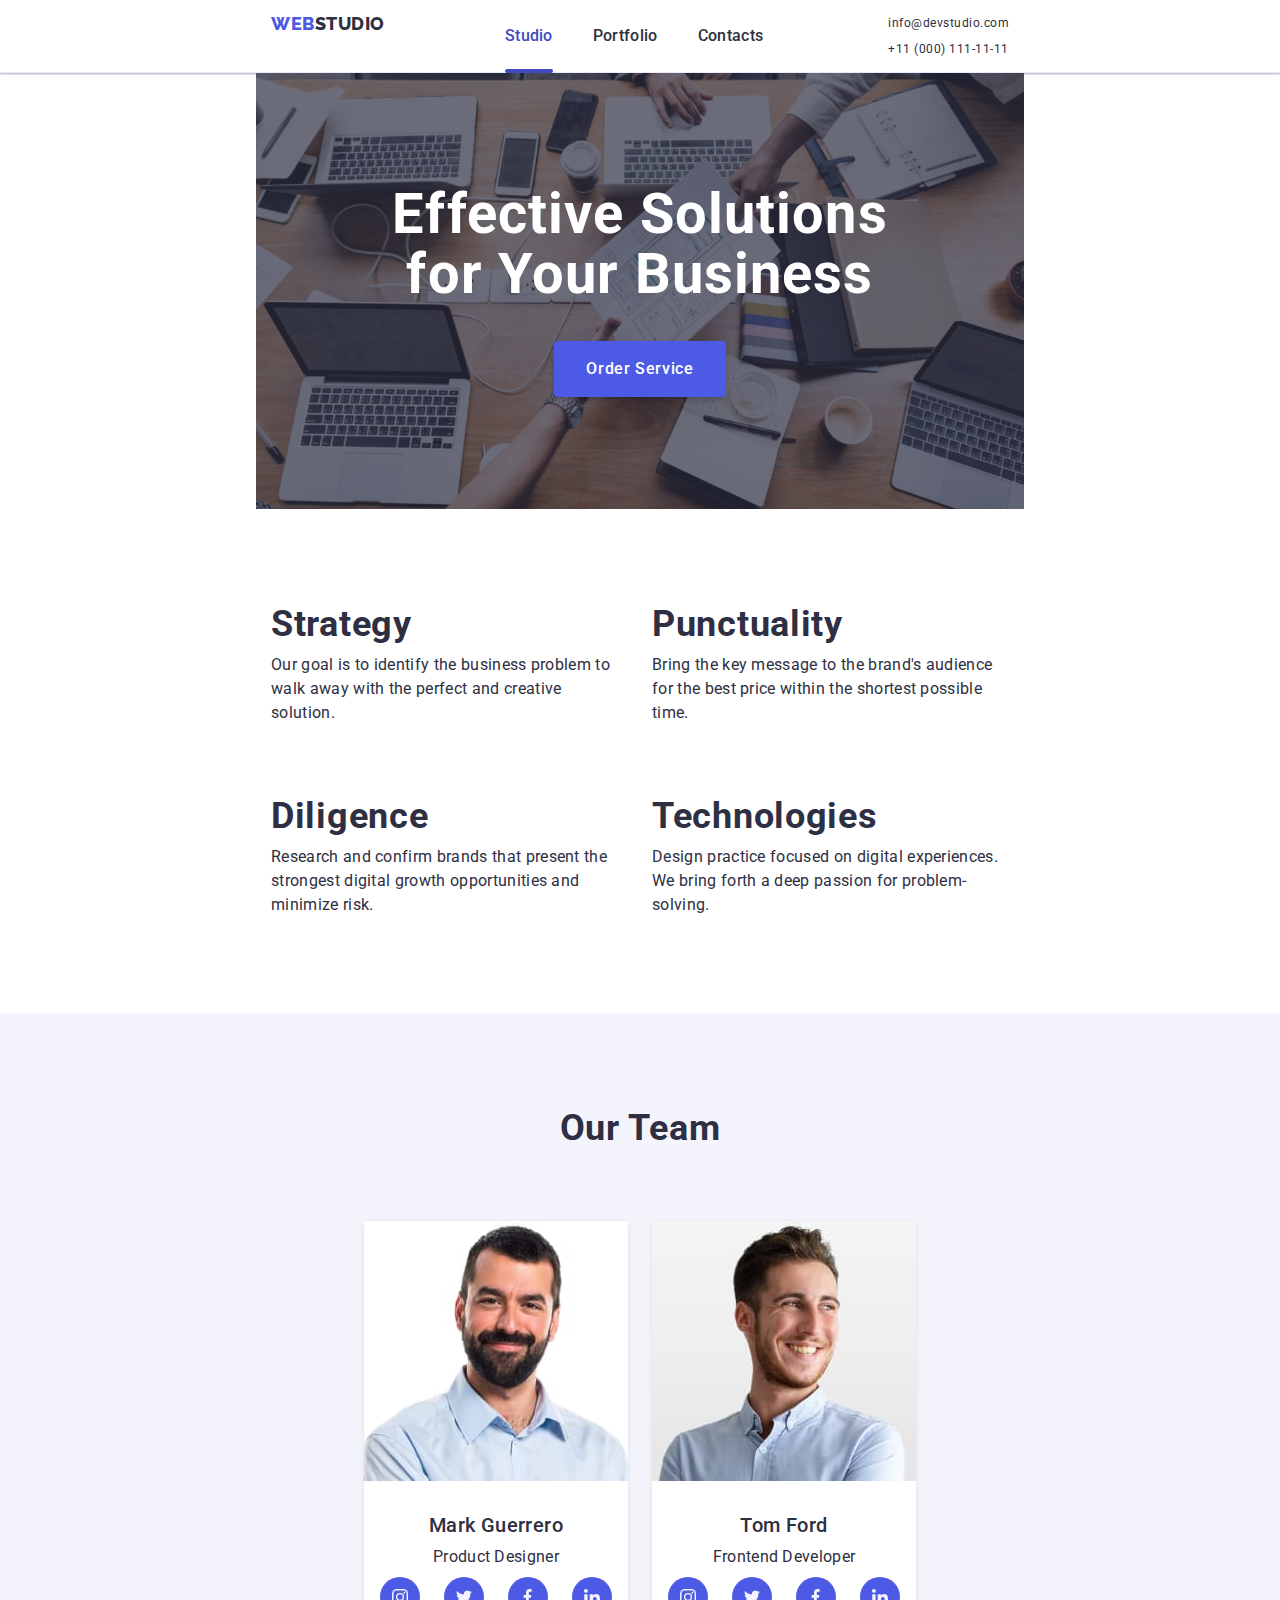
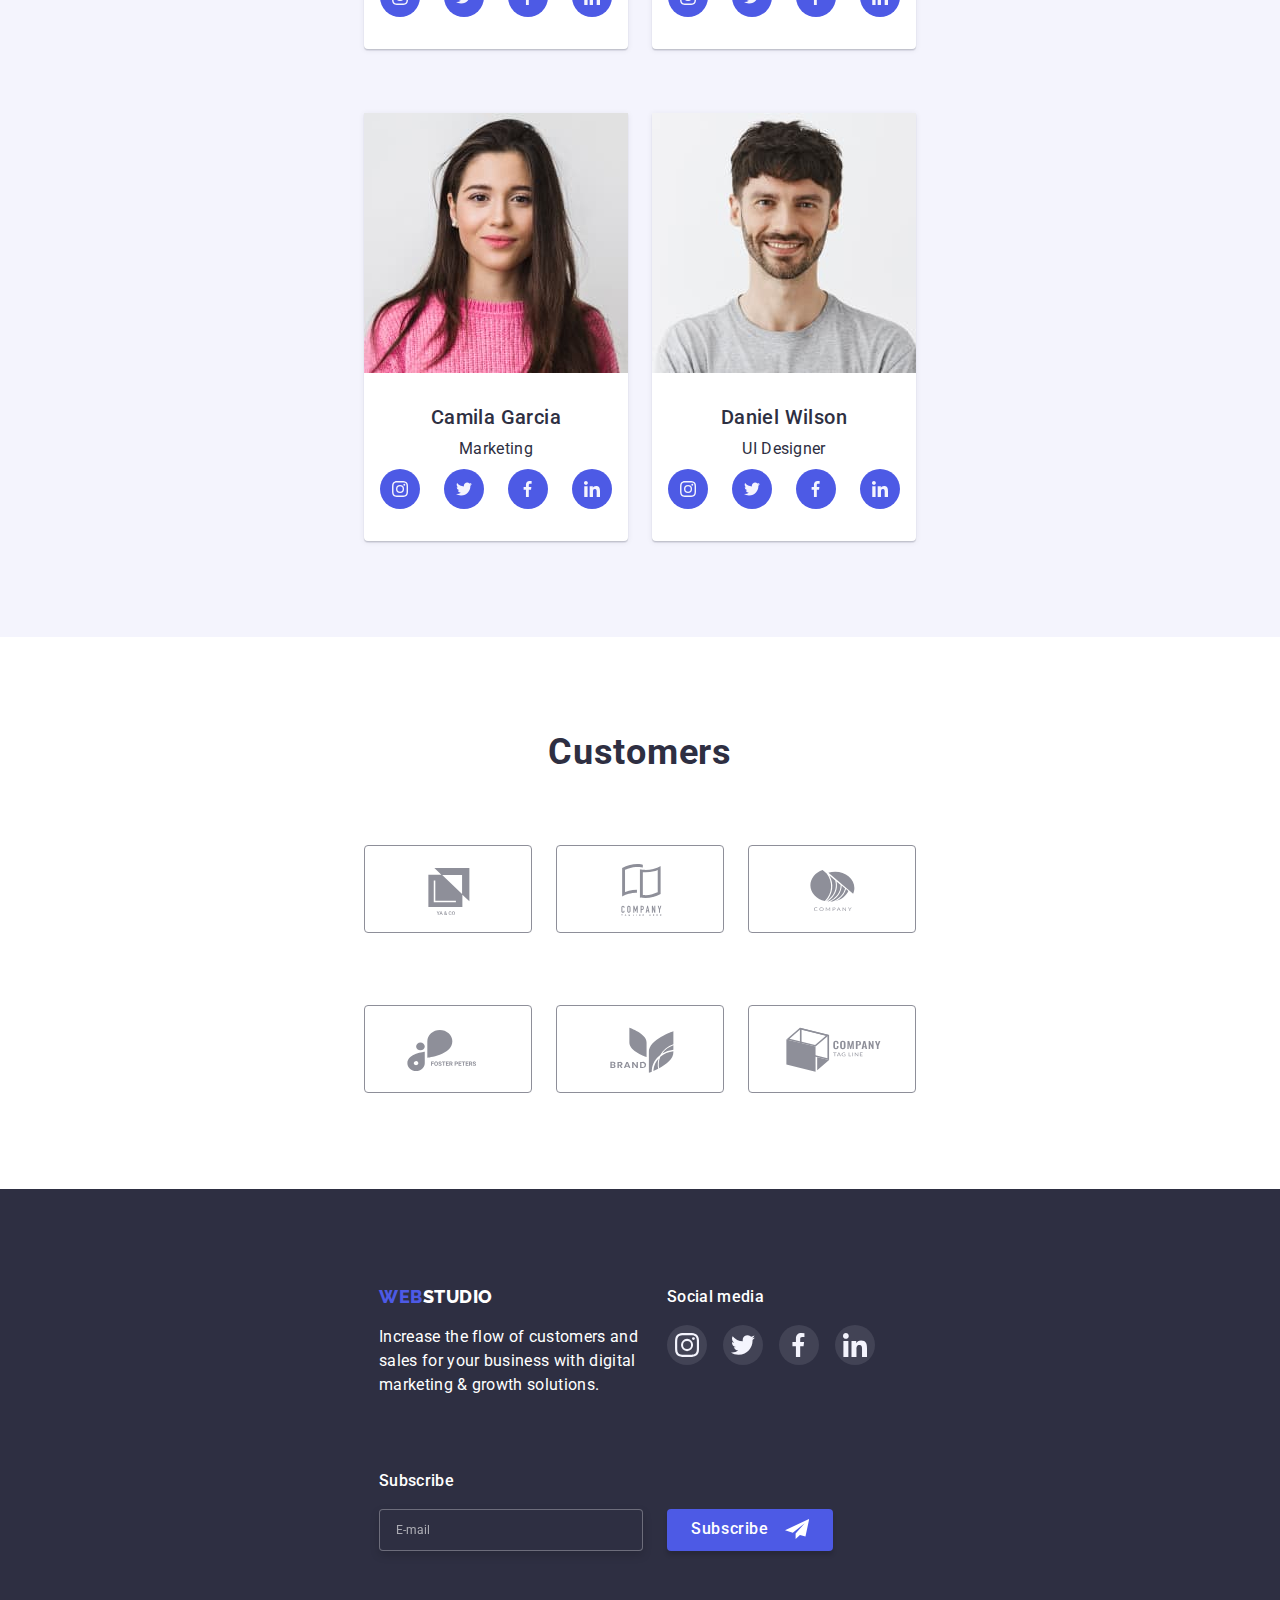
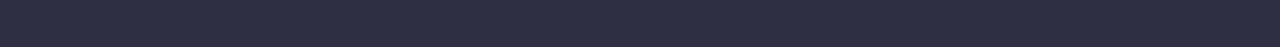
==== index.html @ bcb0545a "First commit" ====
<!DOCTYPE html>
<html lang="en">

<head>
  <meta charset="UTF-8" />
  <meta http-equiv="X-UA-Compatible" content="IE=edge" />
  <meta name="viewport" content="width=device-width, initial-scale=1.0" />
  <meta name="viewport" content="width=device-width, initial-scale=1.0" />
  <title>WebStudio</title>

  <link rel="preconnect" href="https://fonts.googleapis.com" />
  <link rel="preconnect" href="https://fonts.gstatic.com" crossorigin />
  <link href="https://fonts.googleapis.com/css2?family=Raleway:wght@800&family=Roboto:wght@400;500;700;900&display=swap"
    rel="stylesheet" />

  <link rel="stylesheet" href="https://cdnjs.cloudflare.com/ajax/libs/modern-normalize/1.1.0/modern-normalize.min.css">
  <link rel="stylesheet" href="./css/reset.css">
  <link rel="stylesheet" href="./css/styles.css" />
</head>

<body>
  <!-- Hrader -->
  <header class="header">
    <div class="container header-container">
      <nav class="nav">
        <a href="./index.html" class="logo logo-nav"><span class="logo-accent">Web</span>Studio</a>

        <button class="menu-btn js-open-menu" aria-expanded="false" aria-controls="mobile-menu">
          <svg class="nav-icon" width="32" height="22">
            <use href="./images/icons.svg#menu"></use>
          </svg>
        </button>

        <ul class="nav-list list">
          <li class="nav-item">
            <a href="./index.html" class="nav-link current">Studio</a>
          </li>
          <li class="nav-item"><a href="./portfolio.html" class="nav-link">Portfolio</a></li>
          <li class="nav-item"><a href="" class="nav-link">Contacts</a></li>
        </ul>
      </nav>
      <address class="address">
        <ul class="address-list list">
          <li class="address-item">
            <a href="mailto:info@devstudio.com" class="address-link">info@devstudio.com</a>
          </li>
          <li class="address-item">
            <a href="tel:+110001111111" class="address-link">+11 (000) 111-11-11</a>
          </li>
        </ul>
      </address>
    </div>
  </header>
  <!-- Main -->
  <main>
    <section class="hero">
      <h1 class="hero-title">Effective Solutions for Your Business</h1>
      <button type="button" class="hero-button button" data-modal-open>Order Service</button>
    </section>
    <section class="features">
      <div class="container">
        <h2 class="section-title visually-hidden">Features</h2>
        <ul class="features-list list">
          <li class="feature-item">
            <div class="feature-block-icon">
              <svg class="feature-icon" width="64" height="64">
                <use href="./images/icons.svg#feature_1"></use>
              </svg>
            </div>
            <h3 class="feature-title">Strategy</h3>
            <p class="text">
              Our goal is to identify the business problem to walk away with the
              perfect and creative solution.
            </p>
          </li>
          <li class="feature-item">
            <div class="feature-block-icon">
              <svg class="feature-icon" width="64" height="64">
                <use href="./images/icons.svg#feature_2"></use>
              </svg>
            </div>
            <h3 class="feature-title">Punctuality</h3>
            <p class="text">
              Bring the key message to the brand's audience for the best price
              within the shortest possible time.
            </p>
          </li>
          <li class="feature-item">
            <div class="feature-block-icon">
              <svg class="feature-icon" width="64" height="64">
                <use href="./images/icons.svg#feature_3"></use>
              </svg>
            </div>
            <h3 class="feature-title">Diligence</h3>
            <p class="text">
              Research and confirm brands that present the strongest digital
              growth opportunities and minimize risk.
            </p>
          </li>
          <li class="feature-item">
            <div class="feature-block-icon">
              <svg class="feature-icon" width="64" height="64">
                <use href="./images/icons.svg#feature_4"></use>
              </svg>
            </div>
            <h3 class="feature-title">Technologies</h3>
            <p class="text">
              Design practice focused on digital experiences. We bring forth a
              deep passion for problem-solving.
            </p>
          </li>
        </ul>
      </div>
    </section>
    <section class="occupation">
      <div class="container">
        <h2 class="section-title">What are we doing</h2>
        <ul class="occupation-list list">
          <li class="occupation-item">
            <img src="./images/img1.jpg" alt="PC" width="360" />
          </li>
          <li class="occupation-item">
            <img src="./images/img2.jpg" alt="Phone's displays" width="360" />
          </li>
          <li class="occupation-item">
            <img src="./images/img3.jpg" alt="Phone and notebook" width="360" />
          </li>
        </ul>
      </div>
    </section>
    <section class="team">
      <div class="container">
        <h2 class="section-title">Our Team</h2>
        <ul class="team-list list">
          <li class="team-item">
            <img src="./images/photo1.jpg" alt="Photo of Product Designer" width="264" />
            <div class="team-label">
              <h3 class="team-title">Mark Guerrero</h3>
              <p class="team-text text">Product Designer</p>
              <ul class="team-svg-list list">
                <li class="team-svg-item">
                  <a href="" class="team-svg-link" target="_blank" rel="noopener noreferrer nofollow">
                    <svg class="team-svg-icon" width="16" height="16">
                      <use href="./images/icons.svg#instagram"></use>
                    </svg>
                  </a>
                </li>
                <li class="team-svg-item">
                  <a href="" class="team-svg-link" target="_blank" rel="noopener noreferrer nofollow">
                    <svg class="team-svg-icon" width="16" height="16">
                      <use href="./images/icons.svg#twitter"></use>
                    </svg>
                  </a>
                </li>
                <li class="team-svg-item">
                  <a href="" class="team-svg-link" target="_blank" rel="noopener noreferrer nofollow">
                    <svg class="team-svg-icon" width="16" height="16">
                      <use href="./images/icons.svg#facebook"></use>
                    </svg>
                  </a>
                </li>
                <li class="team-svg-item">
                  <a href="" class="team-svg-link" target="_blank" rel="noopener noreferrer nofollow">
                    <svg class="team-svg-icon" width="16" height="16">
                      <use href="./images/icons.svg#linkedin"></use>
                    </svg>
                  </a>
                </li>
              </ul>
            </div>
          </li>
          <li class="team-item">
            <img src="./images/photo2.jpg" alt="Photo of Frontend Developer" width="264" />
            <div class="team-label">
              <h3 class="team-title">Tom Ford</h3>
              <p class="team-text text">Frontend Developer</p>
              <ul class="team-svg-list list">
                <li class="team-svg-item">
                  <a href="" class="team-svg-link" target="_blank" rel="noopener noreferrer nofollow">
                    <svg class="team-svg-icon" width="16" height="16">
                      <use href="./images/icons.svg#instagram"></use>
                    </svg>
                  </a>
                </li>
                <li class="team-svg-item">
                  <a href="" class="team-svg-link" target="_blank" rel="noopener noreferrer nofollow">
                    <svg class="team-svg-icon" width="16" height="16">
                      <use href="./images/icons.svg#twitter"></use>
                    </svg>
                  </a>
                </li>
                <li class="team-svg-item">
                  <a href="" class="team-svg-link" target="_blank" rel="noopener noreferrer nofollow">
                    <svg class="team-svg-icon" width="16" height="16">
                      <use href="./images/icons.svg#facebook"></use>
                    </svg>
                  </a>
                </li>
                <li class="team-svg-item">
                  <a href="" class="team-svg-link" target="_blank" rel="noopener noreferrer nofollow">
                    <svg class="team-svg-icon" width="16" height="16">
                      <use href="./images/icons.svg#linkedin"></use>
                    </svg>
                  </a>
                </li>
              </ul>
            </div>
          </li>
          <li class="team-item">
            <img src="./images/photo3.jpg" alt="Photo of Marketing" width="264" />
            <div class="team-label">
              <h3 class="team-title">Camila Garcia</h3>
              <p class="team-text text">Marketing</p>
              <ul class="team-svg-list list">
                <li class="team-svg-item">
                  <a href="" class="team-svg-link" target="_blank" rel="noopener noreferrer nofollow">
                    <svg class="team-svg-icon" width="16" height="16">
                      <use href="./images/icons.svg#instagram"></use>
                    </svg>
                  </a>
                </li>
                <li class="team-svg-item">
                  <a href="" class="team-svg-link" target="_blank" rel="noopener noreferrer nofollow">
                    <svg class="team-svg-icon" width="16" height="16">
                      <use href="./images/icons.svg#twitter"></use>
                    </svg>
                  </a>
                </li>
                <li class="team-svg-item">
                  <a href="" class="team-svg-link" target="_blank" rel="noopener noreferrer nofollow">
                    <svg class="team-svg-icon" width="16" height="16">
                      <use href="./images/icons.svg#facebook"></use>
                    </svg>
                  </a>
                </li>
                <li class="team-svg-item">
                  <a href="" class="team-svg-link" target="_blank" rel="noopener noreferrer nofollow">
                    <svg class="team-svg-icon" width="16" height="16">
                      <use href="./images/icons.svg#linkedin"></use>
                    </svg>
                  </a>
                </li>
              </ul>
            </div>
          </li>
          <li class="team-item">
            <img src="./images/photo4.jpg" alt="Photo of UI Designer" width="264" />
            <div class="team-label">
              <h3 class="team-title">Daniel Wilson</h3>
              <p class="team-text text">UI Designer</p>
              <ul class="team-svg-list list">
                <li class="team-svg-item">
                  <a href="" class="team-svg-link" target="_blank" rel="noopener noreferrer nofollow">
                    <svg class="team-svg-icon" width="16" height="16">
                      <use href="./images/icons.svg#instagram"></use>
                    </svg>
                  </a>
                </li>
                <li class="team-svg-item">
                  <a href="" class="team-svg-link" target="_blank" rel="noopener noreferrer nofollow">
                    <svg class="team-svg-icon" width="16" height="16">
                      <use href="./images/icons.svg#twitter"></use>
                    </svg>
                  </a>
                </li>
                <li class="team-svg-item">
                  <a href="" class="team-svg-link" target="_blank" rel="noopener noreferrer nofollow">
                    <svg class="team-svg-icon" width="16" height="16">
                      <use href="./images/icons.svg#facebook"></use>
                    </svg>
                  </a>
                </li>
                <li class="team-svg-item">
                  <a href="" class="team-svg-link" target="_blank" rel="noopener noreferrer nofollow">
                    <svg class="team-svg-icon" width="16" height="16">
                      <use href="./images/icons.svg#linkedin"></use>
                    </svg>
                  </a>
                </li>
              </ul>
            </div>
          </li>
        </ul>
      </div>
    </section>
    <section class="customers">
      <div class="container">
        <h2 class="section-title">Customers</h2>
        <ul class="customers-list list">
          <li class="customer-item">
            <a href="" class="customer-link" target="_blank" rel="noopener noregerrer nogollow">
              <svg class="customer-icon">
                <use href="./images/icons.svg#client_1"></use>
              </svg>
            </a>
          </li>
          <li class="customer-item">
            <a href="" class="customer-link" target="_blank" rel="noopener noregerrer nogollow">
              <svg class="customer-icon">
                <use href="./images/icons.svg#client_2"></use>
              </svg>
            </a>
          </li>
          <li class="customer-item">
            <a href="" class="customer-link" target="_blank" rel="noopener noregerrer nogollow">
              <svg class="customer-icon">
                <use href="./images/icons.svg#client_3"></use>
              </svg>
            </a>
          </li>
          <li class="customer-item">
            <a href="" class="customer-link" target="_blank" rel="noopener noregerrer nogollow">
              <svg class="customer-icon">
                <use href="./images/icons.svg#client_4"></use>
              </svg>
            </a>
          </li>
          <li class="customer-item">
            <a href="" class="customer-link" target="_blank" rel="noopener noregerrer nogollow">
              <svg class="customer-icon">
                <use href="./images/icons.svg#client_5"></use>
              </svg>
            </a>
          </li>
          <li class="customer-item">
            <a href="" class="customer-link" target="_blank" rel="noopener noregerrer nogollow">
              <svg class="customer-icon">
                <use href="./images/icons.svg#client_6"></use>
              </svg>
            </a>
          </li>
        </ul>
      </div>
    </section>
    <div class="backdrop is-hidden" data-modal>
      <div class="modal">
        <button class="modal-close-btn" type="button" data-modal-close>
          <svg class="modal-icon" width="8" height="8">
            <use href="./images/icons.svg#close"></use>
          </svg>
        </button>
        <p class="nodal-title">Leave your contacts and we will call you back</p>
        <form class="modal-form">
          <div class="modal-form-input">
            <div class="modal-input-wrapper">
              <label class="modal-label" for="name">Name</label>
              <div class="modal-input-container">
                <input type="text" class="modal-input" name="name" id="name">
                <svg class="modal-input-icon" width="18" height="18">
                  <use href="./images/icons.svg#man"></use>
                </svg>
              </div>
            </div>
            <div class="modal-input-wrapper">
              <label class="modal-label" for="phone">Phone</label>
              <div class="modal-input-container">
                <input type="tel" class="modal-input" name="phone" id="phone">
                <svg class="modal-input-icon" width="18" height="24">
                  <use href="./images/icons.svg#tel"></use>
                </svg>
              </div>
            </div>
            <div class="modal-input-wrapper">
              <label class="modal-label" for="email">Email</label>
              <div class="modal-input-container">
                <input type="email" class="modal-input" name="email" id="email">
                <svg class="modal-input-icon" width="18" height="24">
                  <use href="./images/icons.svg#mail"></use>
                </svg>
              </div>
            </div>
            <div class="modal-input-wrapper">
              <label class="modal-label">Comment</label>
              <textarea name="comment" class="modal-textarea" placeholder="Text input"></textarea>
            </div>
          </div>
          <label class="modal-policy-label">
            <input class="policy-input" type="checkbox" name="policy">
            <span class="policy-checkbox"></span>
            <span class="modal-policy-text">I accept the terms and conditions of the <a href=""
                class="modal-policy-link" target="_blank">Privacy Policy</a></span>
          </label>

          <button class="modal-send-btn button" type="submit">Send</button>
        </form>
      </div>
    </div>
  </main>
  <!-- Footer -->
  <footer class="footer">
    <div class="footer-container container">
      <div class="footer-logo-wrapper">
        <a href="./index.html" class="logo logo-footer"><span class="logo-accent">Web</span>Studio</a>
        <p class="footer-text text">
          Increase the flow of customers and sales for your business with
          digital marketing & growth solutions.
        </p>
      </div>
      <div class="footer-social-media">
        <p class="footer-social-media-title">Social media</p>
        <ul class="social-media-list list">
          <li class="footer-social-media-item">
            <a href="" class="footer-social-media-link" target="_blank" rel="noopener noreferrer nofollow">
              <svg class="footer-social-media-icon" width="24" height="24">
                <use href="./images/icons.svg#instagram"></use>
              </svg>
            </a>
          </li>
          <li class="footer-social-media-item">
            <a href="" class="footer-social-media-link" target="_blank" rel="noopener noreferrer nofollow">
              <svg class="footer-social-media-icon" width="24" height="24">
                <use href="./images/icons.svg#twitter"></use>
              </svg>
            </a>
          </li>
          <li class="footer-social-media-item">
            <a href="" class="footer-social-media-link" target="_blank" rel="noopener noreferrer nofollow">
              <svg class="footer-social-media-icon" width="24" height="24">
                <use href="./images/icons.svg#facebook"></use>
              </svg>
            </a>
          </li>
          <li class="footer-social-media-item">
            <a href="" class="footer-social-media-link" target="_blank" rel="noopener noreferrer nofollow">
              <svg class="footer-social-media-icon" width="24" height="24">
                <use href="./images/icons.svg#linkedin"></use>
              </svg>
            </a>
          </li>
        </ul>
      </div>
      <div class="subscribe">
        <p class="subscribe-form-title">Subscribe</p>
        <form class="subscribe-form">
          <label class="subscribe-label">
            <input class="subscribe-input" type="email" name="email" placeholder="E-mail">
            <!-- <span class="subscribe-label-text">E-mail</span> -->
          </label>
          <button class="subscribe-btn button" type="submit">
            Subscribe
            <svg class="send-icon" width="24" height="24">
              <use href="./images/icons.svg#send"></use>
            </svg>
          </button>
        </form>
      </div>

    </div>
  </footer>
  <div class="menu-container container js-menu-container" id="mobile-menu">

    <button class="modal-close-btn js-close-menu" type="button">
      <svg class="modal-icon" width="8" height="8">
        <use href="./images/icons.svg#close"></use>
      </svg>
    </button>

    <nav class="mobile-nav">
      <ul class="mobile-nav-list list">
        <li class="nav-item">
          <a href="./index.html" class="nav-link">Studio</a>
        </li>
        <li class="nav-item"><a href="./portfolio.html" class="nav-link">Portfolio</a></li>
        <li class="nav-item"><a href="" class="nav-link">Contacts</a></li>
      </ul>
    </nav>

    <address class="mobile-address">
      <ul class="address-list list">
        <li class="address-item">
          <a href="tel:+110001111111" class="address-link tel">+11 (000) 111-11-11</a>
        </li>
        <li class="address-item">
          <a href="mailto:info@devstudio.com" class="address-link mail">info@devstudio.com</a>
        </li>
      </ul>
    </address>

    <ul class="menu-social-media-list list">
      <li class="menu-social-media-item">
        <a href="" class="team-svg-link" target="_blank" rel="noopener noreferrer nofollow">
          <svg class="team-svg-icon" width="24" height="24">
            <use href="./images/icons.svg#instagram"></use>
          </svg>
        </a>
      </li>
      <li class="menu-social-media-item">
        <a href="" class="team-svg-link" target="_blank" rel="noopener noreferrer nofollow">
          <svg class="team-svg-icon" width="24" height="24">
            <use href="./images/icons.svg#twitter"></use>
          </svg>
        </a>
      </li>
      <li class="menu-social-media-item">
        <a href="" class="team-svg-link" target="_blank" rel="noopener noreferrer nofollow">
          <svg class="team-svg-icon" width="24" height="24">
            <use href="./images/icons.svg#facebook"></use>
          </svg>
        </a>
      </li>
      <li class="menu-social-media-item">
        <a href="" class="team-svg-link" target="_blank" rel="noopener noreferrer nofollow">
          <svg class="team-svg-icon" width="24" height="24">
            <use href="./images/icons.svg#linkedin"></use>
          </svg>
        </a>
      </li>
    </ul>
  </div>
  <script src="./js/modal.js"></script>
  <script src="./js/mobile-menu.js"></script>
</body>

</html>
---- css/styles.css ----
:root {
    --primary-font-color: #2e2f42;
    --secondary-font-color: #ffffff;
    --accent-font-color: #404bbf;

    --primary-background-color: #ffffff;
    --accent-background-color: #2e2f42;

    --primary-button-color: #4d5ae5;
    --secondary-button-color: #f4f4fd;
    --accent-button-color: #404bbf;

    --border: #e7e9fc;
    --success: #31d0aa;
    --dark: #424355;
    --subtle-font: #8e8f99;

    --action: cubic-bezier(0.4, 0, 0.2, 1);

    --mobile: 428px;
    --tablet: 768px;
    --desctop: 1440px;
}

body {
    background-color: tom;

    color: var(--primary-font-color);
    font-family: "Roboto", sans-serif;
    font-size: 16px;
}

.list {
    list-style: none;
}

.container {
    width: 428px;
    padding: 0 15px;
    margin: 0 auto;
}

@media screen and (min-width: 768px) {
    .container {
        width: 768px;
    }
}

@media screen and (min-width: 1440px) {
    .container {
        width: 1158px;
    }
}

.header {
    border-bottom: 1px solid #e7e9fc;
    box-shadow: 0px 2px 1px rgba(46, 47, 66, 0.08), 0px 1px 1px rgba(46, 47, 66, 0.16),
        0px 1px 6px rgba(46, 47, 66, 0.08);
}

/* ----------------Logo------------------- */
.logo {
    color: var(--primary-font-color);
    font-family: "Raleway", sans-serif;
    font-size: 18px;
    font-weight: 800;
    line-height: 1.33;
    letter-spacing: 0.03em;
    text-transform: uppercase;
}

@media screen and (max-width: 767px) {
    .logo-nav {
        padding-top: 24px;
        padding-bottom: 22px;
    }
}

@media screen and (min-width: 768px) {
    .logo-nav {
        padding-bottom: 24px;
    }
}

.logo-accent {
    color: var(--primary-button-color);
}

/* -----------------Nav------------------- */
.nav {
    display: flex;
    align-items: center;
}

@media screen and (min-width: 768px) {
    .header-container {
        display: flex;
        align-items: center;
    }
    .nav-list {
        display: flex;
        gap: 40px;
        margin-left: 120px;
    }
}

.menu-btn {
    padding: 0;
    background-color: transparent;
    border: none;
    margin-left: auto;
}

.nav-icon {
    fill: currentColor;
}

.menu-btn:hover > .nav-icon,
.menu-btn:focus > .nav-icon {
    fill: var(--accent-font-color);
}

.nav-item {
    position: relative;
}

.current::after {
    position: absolute;
    bottom: -1px;
    left: 0;
    content: "";
    width: 100%;

    border: 2px solid #404bbf;
    border-radius: 2px;
}

.nav-link {
    display: block;

    color: var(--primary-font-color);
    text-transform: capitalize;

    transition: color 250ms var(--action);
}

@media screen and (max-width: 767px) {
    .nav-list,
    .address {
        display: none;
    }
    .nav-item:not(:last-child) {
        margin-bottom: 40px;
    }
    .nav-link {
        font-weight: 700;
        font-size: 36px;
        line-height: 1.11;
        letter-spacing: 0.02em;
    }
}

@media screen and (min-width: 768px) {
    .menu-btn {
        display: none;
    }
    .nav-link {
        padding-top: 24px;
        padding-bottom: 24px;
        font-weight: 500;
        line-height: 1.5;
        letter-spacing: 0.02em;
    }
}

.current {
    color: var(--accent-font-color);
}

.nav-link:hover,
.nav-link:focus {
    color: var(--accent-font-color);
}

/* ------------------Address--------------- */
.address {
    margin-left: auto;
}

.address-link {
    display: block;
    font-style: normal;

    transition: color 250ms var(--action);
}

.address-link:hover,
.address-link:focus {
    color: var(--accent-font-color);
}

@media screen and (max-width: 767px) {
    .address-list {
        padding-bottom: 48px;
    }
    .address-item:not(:last-child) {
        margin-bottom: 40px;
    }
    .address-link.tel {
        font-weight: 700;
        font-size: 36px;
        line-height: 1.11;
        letter-spacing: 0.02em;
    }
    .address-link.mail {
        font-weight: 500;
        font-size: 20px;
        line-height: 1.2;
        letter-spacing: 0.02em;
    }
}

@media screen and (min-width: 768px) {
    .address-link {
        font-size: 12px;
        line-height: 1.17;
        letter-spacing: 0.04em;
    }
    .address-list {
        padding-top: 16px;
        padding-bottom: 16px;
    }
    .address-item:not(:last-child) {
        margin-bottom: 12px;
    }
}

@media screen and (min-width: 1440px) {
    .address-list {
        display: flex;
        align-items: center;
        column-gap: 40px;
        padding: 0;
    }
    .address-link {
        color: var(--primary-font-color);
        font-size: 16px;
        line-height: 1.5;
        letter-spacing: 0.02em;
        padding-top: 24px;
        padding-bottom: 24px;
    }
    .address-item:not(:last-child) {
        margin-bottom: 0;
    }
}

/* -----------------Main------------------- */
.visually-hidden {
    position: absolute;
    white-space: nowrap;
    width: 1px;
    height: 1px;
    overflow: hidden;
    border: 0;
    padding: 0;
    clip: rect(0 0 0 0);
    clip-path: inset(50%);
    margin: -1px;
}

.section-title {
    margin-bottom: 72px;

    color: var(--primary-font-color);
    font-weight: 700;
    font-size: 36px;
    line-height: 1.11;
    letter-spacing: 0.02em;
    text-align: center;
    text-transform: capitalize;
}

.team-title,
.work-title {
    margin-top: 0;
    margin-bottom: 8px;

    color: var(--primary-font-color);
    font-weight: 500;
    font-size: 20px;
    line-height: 1.2;
    letter-spacing: 0.02em;
}

.text {
    line-height: 1.5;
    letter-spacing: 0.02em;
}

/* ---------------------Hero------------------------ */
.hero {
    width: 428px;
    height: 432px;

    margin-left: auto;
    margin-right: auto;
    padding-top: 112px;
    padding-bottom: 112px;

    background-image: linear-gradient(to right, rgba(46, 47, 66, 0.7), rgba(46, 47, 66, 0.7)), url(../images/desctop-hero.jpg);
    background-repeat: no-repeat;
    background-position: center;
    background-size: cover;

    text-align: center;
}

.hero-title {
    width: 320px;
    margin: 0 auto 72px;

    color: var(--secondary-font-color);
    font-size: 36px;
    line-height: 1.11;
    letter-spacing: 0.02em;
}

@media screen and (max-width: 767px) {
    .hero-title {
        text-transform: capitalize;
    }
}

@media screen and (min-width: 768px) {
    .hero {
        width: 768px;
        height: 436px;
    }
    .hero-title {
        width: 496px;
        margin: 0 auto 36px;
        font-size: 56px;
        line-height: 1.07;
    }
}

@media screen and (min-width: 1440px) {
    .hero {
        width: 1158px;
        padding-top: 188px;
        padding-bottom: 188px;
    }
    .hero-title {
        width: 496px;
        margin: 0 auto 48px;
    }
}

.button {
    border: none;
    border-radius: 4px;

    background-color: var(--primary-button-color);
    color: var(--secondary-font-color);
    font-family: inherit;
    font-weight: 500;
    font-size: 16px;
    line-height: 1.5;
    letter-spacing: 0.04em;
    box-shadow: 0px 4px 4px rgba(0, 0, 0, 0.15);

    transition: background-color 250ms var(--action);
}

.hero-button {
    padding: 16px 32px;
}

.hero-button:hover,
.hero-button:focus,
.hero-button:active {
    background-color: var(--accent-button-color);
}

/* ---------------Features---------------- */
.features,
.team,
.customers {
    padding-top: 96px;
    padding-bottom: 96px;
}

@media (min-width: 1440px) {
    .features,
    .team,
    .customers {
        padding-top: 120px;
        padding-bottom: 120px;
    }
}

@media screen and (max-width: 767px) {
    .feature-item:not(:last-child),
    .team-item:not(:last-child) {
        margin-bottom: 72px;
    }
}

@media screen and (min-width: 768px) {
    .features-list {
        display: flex;
        flex-wrap: wrap;
        gap: 72px 24px;
    }
    .feature-item {
        flex-basis: calc((100% - 1 * 24px) / 2);
    }
}

@media screen and (min-width: 1440px) {
    .features-list {
        flex-wrap: nowrap;
    }
    .feature-item {
        flex-basis: calc((100% - 3 * 24px) / 4);
    }
}

.feature-block-icon {
    display: flex;
    align-items: center;
    justify-content: center;
    height: 112px;
    margin-bottom: 8px;

    background-color: var(--secondary-button-color);
    border-radius: 4px;
}

@media screen and (max-width: 1439px) {
    .feature-block-icon {
        display: none;
    }
}

.feature-title {
    margin-top: 0;
    margin-bottom: 8px;

    font-size: 36px;
    line-height: 1.11;
    letter-spacing: 0.02em;
    text-transform: capitalize;
}

@media screen and (max-width: 767px) {
    .feature-title {
        text-align: center;
    }
}

@media screen and (min-width: 1440px) {
    .feature-title {
        font-weight: 500;
        font-size: 20px;
        line-height: 1.2;
    }
}

/* -------------Occupation-------------- */
@media screen and (max-width: 1439px) {
    .occupation {
        display: none;
    }
}

@media screen and (min-width: 1440px) {
    .occupation {
        padding-bottom: 120px;
    }

    .occupation-list {
        display: flex;
        column-gap: 24px;
    }

    .occupation-item {
        flex-basis: calc((100%-2 * 24px) / 3);
    }
}

/* -----------------Team---------------- */

.team {
    background-color: var(--secondary-button-color);
}

.team-item {
    width: 264px;
    background-color: var(--primary-background-color);
    border-radius: 0px 0px 4px 4px;
    box-shadow: 0px 1px 6px rgba(46, 47, 66, 0.08), 0px 1px 1px rgba(46, 47, 66, 0.16),
        0px 2px 1px rgba(46, 47, 66, 0.08);
}

@media screen and (max-width: 767px) {
    .team-item {
        margin: 0 auto;
    }
}

@media screen and (min-width: 768px) {
    .team-list {
        display: flex;
        justify-content: center;
        flex-wrap: wrap;
        gap: 64px 24px;
    }
}

@media screen and (min-width: 1440px) {
    .team-list {
        flex-wrap: nowrap;
    }
}

.team-label {
    text-align: center;
    padding: 32px 16px;
}

.team-text {
    margin-bottom: 8px;
}

.team-svg-list {
    display: flex;
    column-gap: 24px;
}

.team-svg-item {
    flex-basis: calc((100% - 3 * 24px) / 4);
}

.team-svg-link {
    display: flex;
    align-items: center;
    justify-content: center;
    height: 40px;
    border-radius: 50%;
    text-align: center;
    background-color: var(--primary-button-color);

    transition: background-color 250ms var(--action);
}

.team-svg-link:hover,
.team-svg-link:focus {
    background-color: var(--accent-button-color);
}

/* ---------------Customers---------------- */
.customers-list {
    display: flex;
    justify-content: center;
    flex-wrap: wrap;
    row-gap: 72px;
}

@media screen and (max-width: 767px) {
    .customers-list {
        column-gap: 16px;
    }
    .customer-item {
        flex-basis: calc((100% - 1 * 16px) / 2);
    }
}

@media screen and (min-width: 768px) {
    .customers-list {
        column-gap: 24px;
        width: 552px;
        margin: 0 auto;
    }
    .customer-item {
        flex-basis: calc((100% - 2 * 24px) / 3);
    }
}

@media screen and (min-width: 1440px) {
    .customers-list {
        flex-wrap: nowrap;
        width: 100%;
    }
    .customer-item {
        flex-basis: calc((100% - 5 * 24px) / 6);
    }
}

.customer-link {
    display: flex;
    justify-content: center;
    align-items: center;
    height: 88px;

    border: 1px solid #8e8f99;
    border-radius: 4px;
    color: #8e8f99;

    transition: color 250ms var(--action), border-color 250ms var(--action);
}

.customer-icon {
    display: block;
    box-sizing: border-box;
    width: 104px;
    height: 56px;

    fill: currentColor;
}

.customer-link:hover,
.customer-link:focus {
    border-color: var(--accent-font-color);
    color: var(--accent-font-color);
}

/* ----------------Portfolio--------------- */
@media screen and (max-width: 767px) {
    .portfolio-section {
        padding-top: 48px;
        padding-bottom: 48px;
    }
}

@media screen and (min-width: 768px) {
    .portfolio-section {
        padding-top: 64px;
        padding-bottom: 96px;
    }
}

@media screen and (min-width: 1440px) {
    .portfolio-section {
        padding-top: 100px;
        padding-bottom: 120px;
    }
}

/* ------------------Filtr------------- ---*/
.filtr-list {
    display: flex;
    flex-wrap: wrap;
    column-gap: 24px;
    width: 263px;
}

@media screen and (max-width: 767px) {
}

.filtr-button {
    border: 1px solid var(--border);
    border-radius: 4px;

    background-color: var(--secondary-button-color);
    background-origin: border-box;
    color: var(--primary-button-color);
    font-family: inherit;
    font-weight: 500;
    font-size: 16px;
    line-height: 1.5;
    letter-spacing: 0.04em;

    transition: color 250ms var(--action), background-color 250ms var(--action), box-shadow 250ms var(--action),
        border-color 250ms var(--action);
}

@media screen and (max-width: 767px) {
    .filtr-list {
        flex-wrap: wrap;
        margin-bottom: 48px;
    }
    .filtr-list {
        row-gap: 16px;
        flex-wrap: wrap;
        margin-bottom: 48px;
    }
    .filtr-button {
        padding: 8px 16px;
    }
}

@media screen and (min-width: 768px) {
    .filtr-list {
        justify-content: center;
        flex-wrap: nowrap;
        margin-bottom: 64px;
    }
    .filtr-list {
        width: 100%;
    }
    .filtr-button {
        padding: 12px 24px;
    }
}

@media screen and (min-width: 1440px) {
    .filtr-list {
        margin-bottom: 72px;
    }
}

.filtr-button:hover,
.filtr-button:focus {
    border-color: transparent;
    background-color: var(--accent-button-color);
    color: var(--secondary-font-color);
    box-shadow: 0px 3px 1px rgba(0, 0, 0, 0.1), 0px 2px 1px rgba(0, 0, 0, 0.08), 0px 2px 2px rgba(0, 0, 0, 0.12);
}

/* ------------------Works----------------- */
@media screen and (max-width: 767px) {
    .works-list {
        margin: 0 auto;
    }
    .work-item:not(:last-child) {
        margin-bottom: 48px;
    }
}

@media screen and (min-width: 768px) {
    .works-list {
        display: flex;
        flex-wrap: wrap;
        row-gap: 72px;
        column-gap: 24px;
    }
    .work-item {
        flex-basis: calc((100% - 1 * 24px) / 2);
    }
}

@media screen and (min-width: 1440px) {
    .works-list {
        display: flex;
        flex-wrap: wrap;
        row-gap: 40px;
        column-gap: 24px;
    }
    .work-item {
        flex-basis: calc((100% - 2 * 24px) / 3);
    }
}

.work-link {
    display: block;
    transition: box-shadow 250ms var(--action);
}

.work-link:hover,
.work-link:focus {
    box-shadow: 0px 1px 6px rgba(46, 47, 66, 0.08), 0px 1px 1px rgba(46, 47, 66, 0.16),
        0px 2px 1px rgba(46, 47, 66, 0.08);
}

.work-link:hover .overlay,
.work-link:focus .overlay {
    transform: translateY(0);
}

.work-thumb {
    position: relative;
    overflow: hidden;
}

.overlay {
    position: absolute;
    top: 0;
    left: 0;
    width: 100%;
    height: 100%;

    background-color: var(--primary-button-color);
    mix-blend-mode: normal;

    transform: translateY(100%);
    transition: transform 250ms var(--action);
}

.work-overlay {
    position: absolute;
    top: 0;
    left: 0;
    width: 296px;
    transform: translate(40px, 32px);

    color: var(--secondary-button-color);
}

.work-label {
    padding: 32px 16px;
    border-left: 1px solid #e7e9fc;
    border-right: 1px solid #e7e9fc;
    border-bottom: 1px solid #e7e9fc;
}

.work-text {
    color: var(--primary-font-color);
}
*/

/* ----------------Modal----------------- */
.backdrop {
    position: fixed;
    top: 0;
    left: 0;
    width: 100%;
    height: 100%;
    background-color: rgba(46, 47, 66, 0.4);

    opacity: 1;
    visibility: visible;

    transition: opacity 250ms var(--action), visibility 250ms var(--action);
}

.backdrop.is-hidden {
    visibility: hidden;
    opacity: 0;
    pointer-events: none;
}

.backdrop.is-hidden .modal {
    transform: translate(-50%, -50%) scale(0.9);
}

.modal {
    position: absolute;
    top: 50%;
    left: 50%;
    transform: translate(-50%, -50%);

    width: 408px;
    height: 584px;
    padding: 72px 24px 24px;
    box-shadow: 0px 1px 1px rgba(0, 0, 0, 0.14), 0px 1px 3px rgba(0, 0, 0, 0.12), 0px 2px 1px rgba(0, 0, 0, 0.2);
    border-radius: 4px;

    background-color: var(--primary-background-color);

    transform: translate(-50%, -50%) scale(1);

    transition: transform 250ms var(--action);
}

.modal-close-btn {
    position: absolute;
    top: 24px;
    right: 24px;
    display: block;
    width: 24px;
    height: 24px;

    color: var(--primary-font-color);
    background-color: rgba(231, 233, 252, 0.1);
    border: 1px solid rgba(46, 47, 66, 0.1);
    border-radius: 50%;

    transition: background-color 250ms var(--action), color 250ms var(--action);
}

.modal-icon {
    position: absolute;
    top: 50%;
    left: 50%;
    transform: translate(-50%, -50%);

    fill: currentColor;
}

.modal-close-btn:hover,
.modal-close-btn:focus {
    background-color: var(--accent-font-color);
    color: var(--secondary-font-color);
    border-color: transparent;
}

.nodal-title {
    margin-bottom: 16px;
    font-weight: 500;
    line-height: 1.5;
    text-align: center;
    letter-spacing: 0.02em;
    color: var(--primary-font-color);
}

.modal-form-input {
    display: flex;
    flex-direction: column;
    gap: 8px;
    margin-bottom: 16px;
}

.modal-input-wrapper {
    display: flex;
    flex-direction: column;
    column-gap: 4px;
}

.modal-label {
    font-size: 12px;
    line-height: 1.17;
    letter-spacing: 0.04em;
    color: var(--subtle-font);
    margin-bottom: 4px;
}

.modal-input-container {
    position: relative;
}

.modal-input {
    width: 100%;
    height: 40px;
    padding: 11px 34px;
    border: 1px solid rgba(33, 33, 33, 0.2);
    border-radius: 4px;
    font-size: 12px;
    line-height: 1.17;
    letter-spacing: 0.04em;
    color: var(--primary-font-color);

    transition: border-color 250ms var(--action);
}

.modal-input:hover,
.modal-input:focus {
    border-color: var(--primary-button-color);
}

.modal-input-icon {
    position: absolute;
    top: 50%;
    left: 16px;
    transform: translateY(-50%);

    transition: fill 250ms var(--action);
}

.modal-input:hover + .modal-input-icon,
.modal-input:focus + .modal-input-icon {
    fill: var(--primary-button-color);
}

.modal-textarea {
    padding: 8px 16px;
    height: 120px;
    border: 1px solid rgba(33, 33, 33, 0.2);
    border-radius: 4px;
    resize: none;
    font-size: 12px;
    line-height: 1.17;
    letter-spacing: 0.04em;
    color: var(--primary-font-color);
}

.modal-textarea::placeholder {
    font-size: 12px;
    line-height: 1.17;
    letter-spacing: 0.04em;
    color: rgba(46, 47, 66, 0.4);
}

.modal-policy-label {
    display: flex;
    align-items: center;
    margin-bottom: 24px;
}

.policy-input {
    position: absolute;
    white-space: nowrap;
    width: 1px;
    height: 1px;
    overflow: hidden;
    border: 0;
    padding: 0;
    clip: rect(0 0 0 0);
    clip-path: inset(50%);
    margin: -1px;
}

.modal-policy-text {
    margin-left: 8px;
    font-size: 12px;
    line-height: 1.17;
    letter-spacing: 0.04em;
    color: var(--subtle-font);
}

.modal-policy-link {
    color: var(--primary-button-color);
    text-decoration: underline;
}

.policy-checkbox {
    width: 16px;
    height: 16px;

    border: 1px solid var(--primary-font-color);
    border-radius: 2px;

    transition: background-color 250ms var(--action), background-image 250ms var(--action), border 250ms var(--action);
}

.policy-input:checked + .policy-checkbox {
    border-color: transparent;
    background-color: var(--accent-button-color);
    background-image: url(../images/chek-box.svg);
    background-repeat: no-repeat;
    background-size: 10px 8px;
    background-position: center;
    background-origin: border-box;
}

.modal-send-btn {
    display: block;
    width: 169px;
    height: 56px;
    margin: 0 auto;
    text-align: center;
    padding: 16px 32px;
}

.modal-send-btn:hover,
.modal-send-btn:focus {
    background-color: var(--accent-button-color);
}

/* ----------------Footer---------------- */
.footer {
    background-color: var(--accent-background-color);
}

.footer-container {
    background-color: var(--accent-background-color);
    padding-top: 96px;
    padding-bottom: 96px;
}

@media screen and (min-width: 1440px) {
    .footer-container {
        padding-top: 100px;
        padding-bottom: 100px;
    }
}

.logo.logo-footer {
    color: var(--secondary-font-color);
}

.footer-logo-wrapper {
    width: 268px;
}

.footer-text {
    margin-top: 16px;
    color: var(--secondary-font-color);
}

.footer-social-media {
    width: 208px;
}

@media screen and (max-width: 767px) {
    .logo.logo-footer {
        display: block;
        text-align: center;
    }
    .footer-logo-wrapper {
        margin: 0 auto;
    }
    .footer-social-media {
        margin: 72px auto;
    }
}

@media screen and (min-width: 768px) {
    .footer-container {
        display: flex;
        justify-content: start;
        flex-wrap: wrap;
        row-gap: 72px;
        width: 552px;
        margin: 0 auto;
    }
    .footer-logo-wrapper {
        width: 264px;
    }
    .footer-social-media {
        margin-left: 24px;
    }
}

@media screen and (min-width: 1440px) {
    .footer-container {
        justify-content: center;
        flex-wrap: nowrap;
        width: 100%;
    }
    .footer-social-media {
        margin-left: 120px;
        margin-right: 80px;
    }
}

.footer-social-media-title,
.subscribe-form-title {
    margin-bottom: 16px;

    font-weight: 500;
    line-height: 1.5;
    letter-spacing: 0.02em;
    color: var(--secondary-font-color);
}

@media screen and (max-width: 767px) {
    .footer-social-media-title,
    .subscribe-form-title {
        text-align: center;
    }
}

.social-media-list {
    display: flex;
    column-gap: 16px;
}

.footer-social-media-item {
    flex-basis: calc((100%-3 * 16px) / 4);
}

.footer-social-media-link {
    display: flex;
    align-items: center;
    justify-content: center;
    width: 40px;
    height: 40px;
    border-radius: 50%;
    background-color: var(--dark);

    transition: background-color 250ms var(--action);
}

.footer-social-media-link:hover,
.footer-social-media-link:focus {
    background-color: var(--success);
}

@media screen and (min-width: 768px) {
    .subscribe {
        width: 453px;
    }
    .subscribe-form {
        display: flex;
        column-gap: 24px;
    }
}

.subscribe-input {
    display: block;
    padding: 8px 16px;
    border: 1px solid rgba(255, 255, 255, 0.3);
    filter: drop-shadow(0px 4px 4px rgba(0, 0, 0, 0.15));
    border-radius: 4px;
    background-color: var(--accent-background-color);
    font-size: 12px;
    line-height: 2;
    color: var(--secondary-font-color);
}

.subscribe-input::placeholder {
    font-size: 12px;
    line-height: 2;
    color: rgba(255, 255, 255, 0.6);
}

.subscribe-btn {
    display: flex;
    column-gap: 16px;
    padding: 8px 24px;
}

.subscribe-btn:hover,
.subscribe-btn:focus {
    background-color: var(--accent-button-color);
}

.send-icon {
    fill: var(--secondary-font-color);
}

@media screen and (max-width: 767px) {
    .subscribe-input {
        width: 100%;
    }
    .subscribe-btn {
        margin: 16px auto 0;
    }
}

@media screen and (min-width: 768px) {
    .subscribe-input {
        width: 264px;
    }
}

.subscribe-btn-wrapper {
    position: relative;
}

/* -----------------Mobile menu---------------------- */
.menu-container {
    position: fixed;
    top: 0;
    left: 50%;
    width: 428px;
    height: 796px;
    padding: 80px 35px 40px 40px;
    background-color: var(--primary-background-color);
    box-shadow: 0px 2px 1px rgba(46, 47, 66, 0.08), 0px 1px 1px rgba(46, 47, 66, 0.16),
        0px 1px 6px rgba(46, 47, 66, 0.08);
    z-index: 999;

    transform: translateX(50%);
    opacity: 0;
    transition: transform 250ms var(--action), opacity 250ms var(--action);
}

.menu-container.is-open {
    opacity: 1;
    transform: translateX(-50%);
}

.mobile-nav {
    margin-bottom: 284px;
}

.menu-social-media-list {
    display: flex;
    align-items: center;
    column-gap: 56px;
}

.menu-social-media-item {
    flex-basis: calc((328px - 3 * 56px) / 4);
}
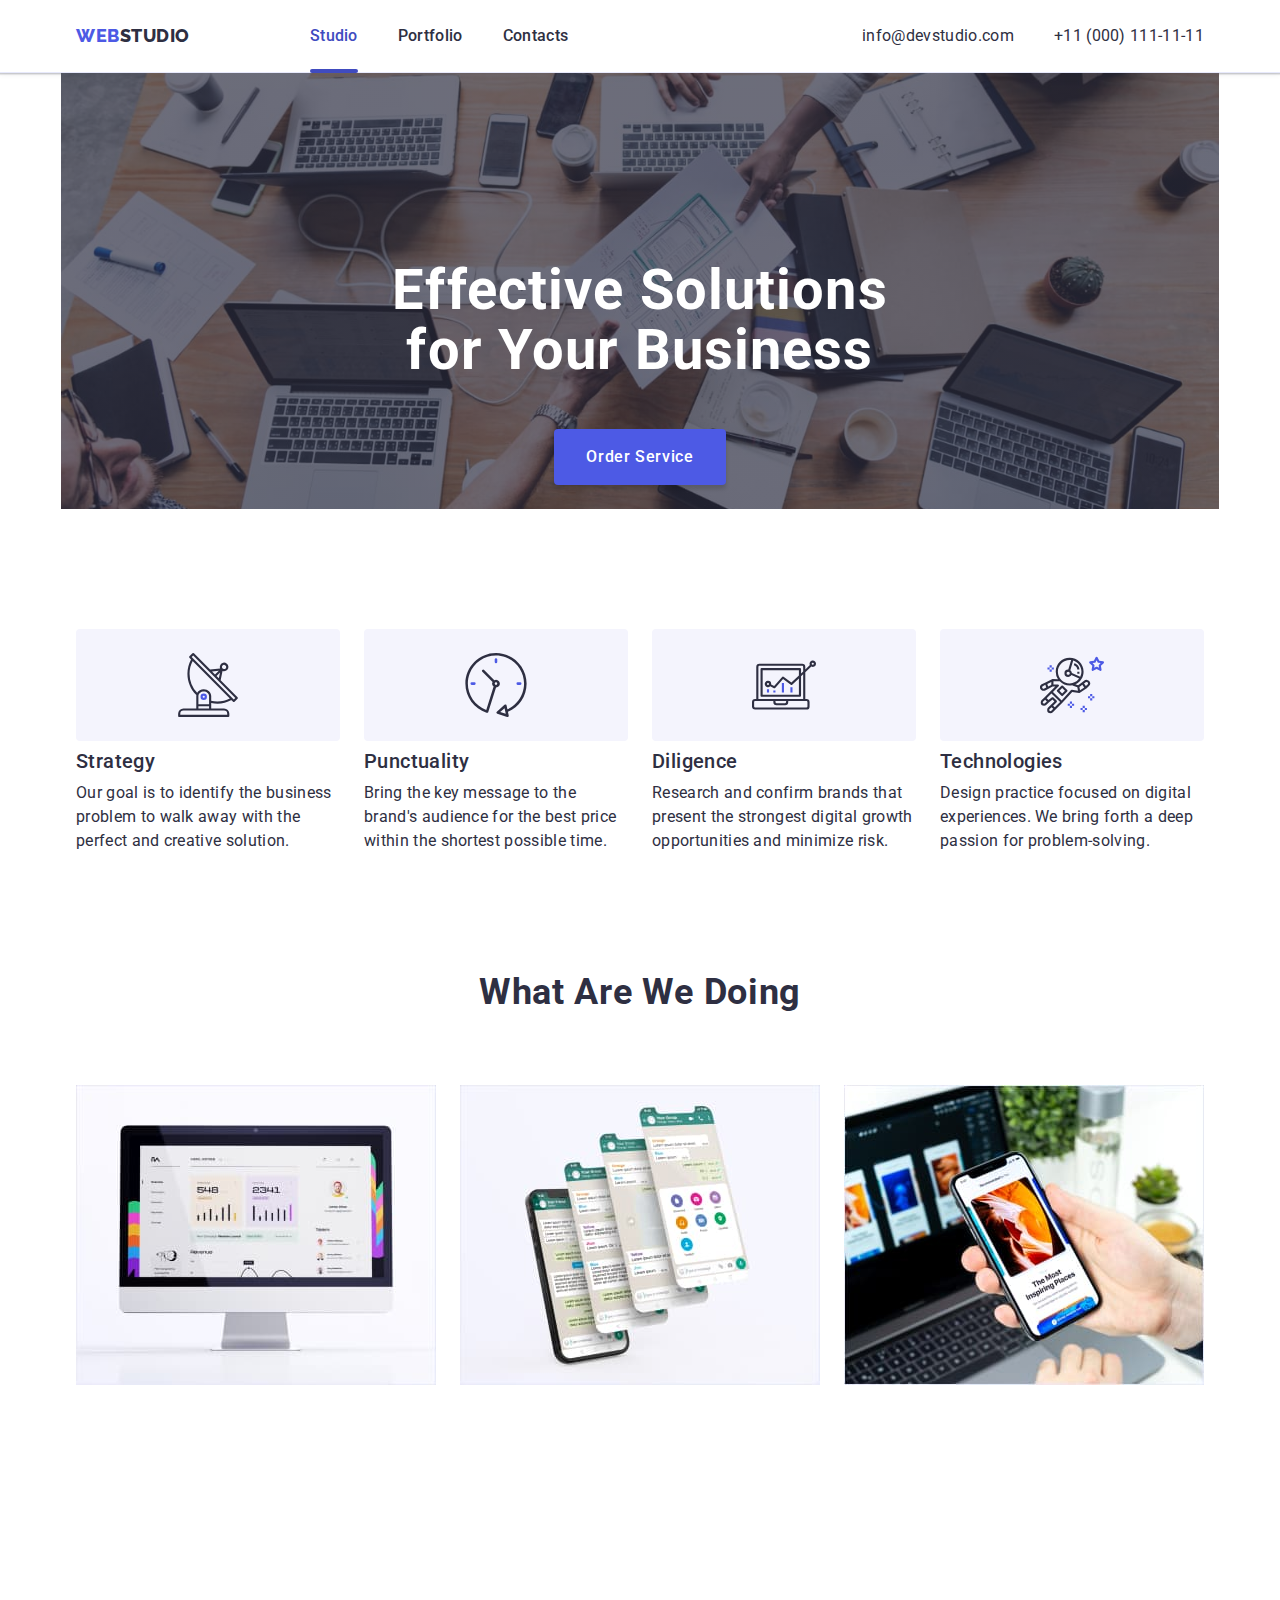
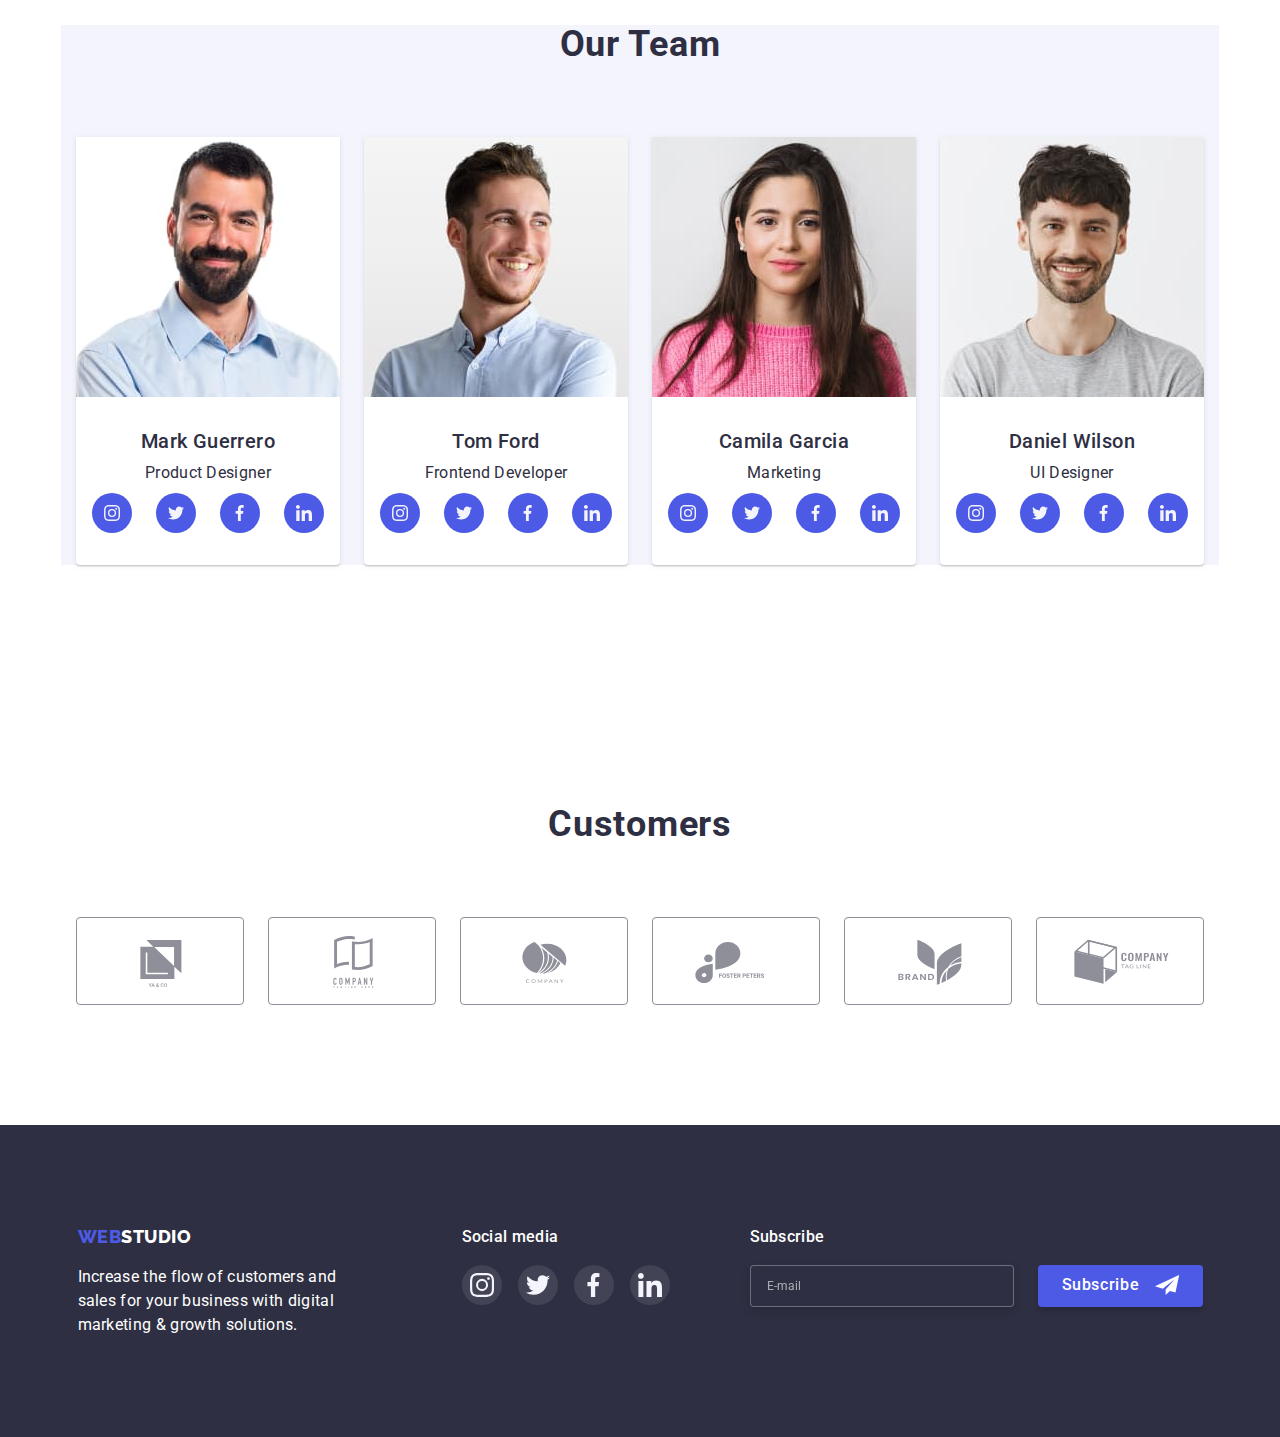
==== commit 5540bea0: "Last commit" ====
--- a/index.html
+++ b/index.html
@@ -117,23 +117,23 @@
         <h2 class="section-title">What are we doing</h2>
         <ul class="occupation-list list">
           <li class="occupation-item">
-            <img src="./images/img1.jpg" alt="PC" width="360" />
+            <img srcset="./images/img1.jpg 1x, ./images/img1@2x.jpg 2x" src="./images/img1.jpg" alt="PC" width="360" />
           </li>
           <li class="occupation-item">
-            <img src="./images/img2.jpg" alt="Phone's displays" width="360" />
+            <img srcset="./images/img2.jpg 1x, ./images/img2@2x.jpg 2x" src="./images/img2.jpg" alt="Phone's displays" width="360" />
           </li>
           <li class="occupation-item">
-            <img src="./images/img3.jpg" alt="Phone and notebook" width="360" />
+            <img srcset="./images/img3.jpg 1x, ./images/img3@2x.jpg 2x" src="./images/img3.jpg" alt="Phone and notebook" width="360" />
           </li>
         </ul>
       </div>
     </section>
     <section class="team">
-      <div class="container">
+      <div class="container team-container">
         <h2 class="section-title">Our Team</h2>
         <ul class="team-list list">
           <li class="team-item">
-            <img src="./images/photo1.jpg" alt="Photo of Product Designer" width="264" />
+            <img srcset="./images/photo1.jpg 1x, ./images/photo1@2x.jpg 2x" src="./images/photo1.jpg" alt="Photo of Product Designer" width="264" />
             <div class="team-label">
               <h3 class="team-title">Mark Guerrero</h3>
               <p class="team-text text">Product Designer</p>
@@ -170,7 +170,7 @@
             </div>
           </li>
           <li class="team-item">
-            <img src="./images/photo2.jpg" alt="Photo of Frontend Developer" width="264" />
+            <img srcset="./images/photo2.jpg 1x, ./images/photo2@2x.jpg 2x" src="./images/photo2.jpg" alt="Photo of Frontend Developer" width="264" />
             <div class="team-label">
               <h3 class="team-title">Tom Ford</h3>
               <p class="team-text text">Frontend Developer</p>
@@ -207,7 +207,7 @@
             </div>
           </li>
           <li class="team-item">
-            <img src="./images/photo3.jpg" alt="Photo of Marketing" width="264" />
+            <img srcset="./images/photo3.jpg 1x, ./images/photo3@2x.jpg 2x" src="./images/photo3.jpg" alt="Photo of Marketing" width="264" />
             <div class="team-label">
               <h3 class="team-title">Camila Garcia</h3>
               <p class="team-text text">Marketing</p>
@@ -244,7 +244,7 @@
             </div>
           </li>
           <li class="team-item">
-            <img src="./images/photo4.jpg" alt="Photo of UI Designer" width="264" />
+            <img srcset="./images/photo4.jpg 1x, ./images/photo4@2x.jpg 2x" src="./images/photo4.jpg" alt="Photo of UI Designer" width="264" />
             <div class="team-label">
               <h3 class="team-title">Daniel Wilson</h3>
               <p class="team-text text">UI Designer</p>
--- a/css/styles.css
+++ b/css/styles.css
@@ -1,1258 +1,1320 @@
 :root {
-    --primary-font-color: #2e2f42;
-    --secondary-font-color: #ffffff;
-    --accent-font-color: #404bbf;
-
-    --primary-background-color: #ffffff;
-    --accent-background-color: #2e2f42;
-
-    --primary-button-color: #4d5ae5;
-    --secondary-button-color: #f4f4fd;
-    --accent-button-color: #404bbf;
-
-    --border: #e7e9fc;
-    --success: #31d0aa;
-    --dark: #424355;
-    --subtle-font: #8e8f99;
-
-    --action: cubic-bezier(0.4, 0, 0.2, 1);
-
-    --mobile: 428px;
-    --tablet: 768px;
-    --desctop: 1440px;
+  --primary-font-color: #2e2f42;
+  --secondary-font-color: #ffffff;
+  --accent-font-color: #404bbf;
+
+  --primary-background-color: #ffffff;
+  --accent-background-color: #2e2f42;
+
+  --primary-button-color: #4d5ae5;
+  --secondary-button-color: #f4f4fd;
+  --accent-button-color: #404bbf;
+
+  --border: #e7e9fc;
+  --success: #31d0aa;
+  --dark: #424355;
+  --subtle-font: #8e8f99;
+
+  --action: cubic-bezier(0.4, 0, 0.2, 1);
 }
 
 body {
-    background-color: tom;
-
-    color: var(--primary-font-color);
-    font-family: "Roboto", sans-serif;
-    font-size: 16px;
+  background-color: tom;
+
+  color: var(--primary-font-color);
+  font-family: "Roboto", sans-serif;
+  font-size: 16px;
+}
+
+body.mobile-menu-open{
+	overflow: hidden;
 }
 
 .list {
-    list-style: none;
+  list-style: none;
 }
 
 .container {
-    width: 428px;
-    padding: 0 15px;
-    margin: 0 auto;
-}
-
-@media screen and (min-width: 768px) {
-    .container {
-        width: 768px;
-    }
-}
-
-@media screen and (min-width: 1440px) {
-    .container {
-        width: 1158px;
-    }
+  min-width: 320px;
+  padding: 0 15px;
+  margin: 0 auto;
+}
+
+@media screen and (min-width: 480px) {
+  .container {
+    width: 480px;
+  }
+}
+
+@media screen and (min-width: 768px) {
+  .container {
+    width: 768px;
+  }
+}
+
+@media screen and (min-width: 1200px) {
+  .container {
+    width: 1158px;
+  }
 }
 
 .header {
-    border-bottom: 1px solid #e7e9fc;
-    box-shadow: 0px 2px 1px rgba(46, 47, 66, 0.08), 0px 1px 1px rgba(46, 47, 66, 0.16),
-        0px 1px 6px rgba(46, 47, 66, 0.08);
+  border-bottom: 1px solid #e7e9fc;
+  box-shadow: 0px 2px 1px rgba(46, 47, 66, 0.08), 0px 1px 1px rgba(46, 47, 66, 0.16),
+    0px 1px 6px rgba(46, 47, 66, 0.08);
 }
 
 /* ----------------Logo------------------- */
 .logo {
-    color: var(--primary-font-color);
-    font-family: "Raleway", sans-serif;
-    font-size: 18px;
-    font-weight: 800;
-    line-height: 1.33;
-    letter-spacing: 0.03em;
-    text-transform: uppercase;
-}
-
-@media screen and (max-width: 767px) {
-    .logo-nav {
-        padding-top: 24px;
-        padding-bottom: 22px;
-    }
-}
-
-@media screen and (min-width: 768px) {
-    .logo-nav {
-        padding-bottom: 24px;
-    }
+  color: var(--primary-font-color);
+  font-family: "Raleway", sans-serif;
+  font-size: 18px;
+  font-weight: 800;
+  line-height: 1.33;
+  letter-spacing: 0.03em;
+  text-transform: uppercase;
+}
+
+@media screen and (max-width: 767px) {
+  .logo-nav {
+    padding-top: 24px;
+    padding-bottom: 22px;
+  }
+}
+
+@media screen and (min-width: 768px) {
+  .logo-nav {
+    padding-top: 24px;
+    padding-bottom: 24px;
+  }
 }
 
 .logo-accent {
-    color: var(--primary-button-color);
+  color: var(--primary-button-color);
 }
 
 /* -----------------Nav------------------- */
 .nav {
+  display: flex;
+  align-items: center;
+}
+
+@media screen and (min-width: 768px) {
+  .header-container {
     display: flex;
     align-items: center;
-}
-
-@media screen and (min-width: 768px) {
-    .header-container {
-        display: flex;
-        align-items: center;
-    }
-    .nav-list {
-        display: flex;
-        gap: 40px;
-        margin-left: 120px;
-    }
+  }
+  .nav-list {
+    display: flex;
+    gap: 40px;
+    margin-left: 120px;
+  }
 }
 
 .menu-btn {
-    padding: 0;
-    background-color: transparent;
-    border: none;
-    margin-left: auto;
+  padding: 0;
+  background-color: transparent;
+  border: none;
+  margin-left: auto;
 }
 
 .nav-icon {
-    fill: currentColor;
+  fill: currentColor;
 }
 
 .menu-btn:hover > .nav-icon,
 .menu-btn:focus > .nav-icon {
-    fill: var(--accent-font-color);
+  fill: var(--accent-font-color);
 }
 
 .nav-item {
-    position: relative;
+  position: relative;
 }
 
 .current::after {
-    position: absolute;
-    bottom: -1px;
-    left: 0;
-    content: "";
-    width: 100%;
-
-    border: 2px solid #404bbf;
-    border-radius: 2px;
+  position: absolute;
+  bottom: -1px;
+  left: 0;
+  content: "";
+  width: 100%;
+
+  border: 2px solid #404bbf;
+  border-radius: 2px;
 }
 
 .nav-link {
-    display: block;
-
-    color: var(--primary-font-color);
-    text-transform: capitalize;
-
-    transition: color 250ms var(--action);
-}
-
-@media screen and (max-width: 767px) {
-    .nav-list,
-    .address {
-        display: none;
-    }
-    .nav-item:not(:last-child) {
-        margin-bottom: 40px;
-    }
-    .nav-link {
-        font-weight: 700;
-        font-size: 36px;
-        line-height: 1.11;
-        letter-spacing: 0.02em;
-    }
-}
-
-@media screen and (min-width: 768px) {
-    .menu-btn {
-        display: none;
-    }
-    .nav-link {
-        padding-top: 24px;
-        padding-bottom: 24px;
-        font-weight: 500;
-        line-height: 1.5;
-        letter-spacing: 0.02em;
-    }
-}
-
-.current {
-    color: var(--accent-font-color);
-}
-
-.nav-link:hover,
-.nav-link:focus {
-    color: var(--accent-font-color);
-}
-
-/* ------------------Address--------------- */
-.address {
-    margin-left: auto;
-}
-
-.address-link {
-    display: block;
-    font-style: normal;
-
-    transition: color 250ms var(--action);
-}
-
-.address-link:hover,
-.address-link:focus {
-    color: var(--accent-font-color);
-}
-
-@media screen and (max-width: 767px) {
-    .address-list {
-        padding-bottom: 48px;
-    }
-    .address-item:not(:last-child) {
-        margin-bottom: 40px;
-    }
-    .address-link.tel {
-        font-weight: 700;
-        font-size: 36px;
-        line-height: 1.11;
-        letter-spacing: 0.02em;
-    }
-    .address-link.mail {
-        font-weight: 500;
-        font-size: 20px;
-        line-height: 1.2;
-        letter-spacing: 0.02em;
-    }
-}
-
-@media screen and (min-width: 768px) {
-    .address-link {
-        font-size: 12px;
-        line-height: 1.17;
-        letter-spacing: 0.04em;
-    }
-    .address-list {
-        padding-top: 16px;
-        padding-bottom: 16px;
-    }
-    .address-item:not(:last-child) {
-        margin-bottom: 12px;
-    }
-}
-
-@media screen and (min-width: 1440px) {
-    .address-list {
-        display: flex;
-        align-items: center;
-        column-gap: 40px;
-        padding: 0;
-    }
-    .address-link {
-        color: var(--primary-font-color);
-        font-size: 16px;
-        line-height: 1.5;
-        letter-spacing: 0.02em;
-        padding-top: 24px;
-        padding-bottom: 24px;
-    }
-    .address-item:not(:last-child) {
-        margin-bottom: 0;
-    }
-}
-
-/* -----------------Main------------------- */
-.visually-hidden {
-    position: absolute;
-    white-space: nowrap;
-    width: 1px;
-    height: 1px;
-    overflow: hidden;
-    border: 0;
-    padding: 0;
-    clip: rect(0 0 0 0);
-    clip-path: inset(50%);
-    margin: -1px;
-}
-
-.section-title {
-    margin-bottom: 72px;
-
-    color: var(--primary-font-color);
+  display: block;
+
+  color: var(--primary-font-color);
+  text-transform: capitalize;
+
+  transition: color 250ms var(--action);
+}
+
+@media screen and (max-width: 767px) {
+  .nav-list,
+  .address {
+    display: none;
+  }
+  .nav-item:not(:last-child) {
+    margin-bottom: 40px;
+  }
+  .nav-link {
     font-weight: 700;
     font-size: 36px;
     line-height: 1.11;
     letter-spacing: 0.02em;
-    text-align: center;
-    text-transform: capitalize;
-}
-
-.team-title,
-.work-title {
-    margin-top: 0;
-    margin-bottom: 8px;
-
-    color: var(--primary-font-color);
+  }
+}
+
+@media screen and (min-width: 768px) {
+  .menu-btn {
+    display: none;
+  }
+  .nav-link {
+    padding-top: 24px;
+    padding-bottom: 24px;
+    font-weight: 500;
+    line-height: 1.5;
+    letter-spacing: 0.02em;
+  }
+}
+
+.current {
+  color: var(--accent-font-color);
+}
+
+.nav-link:hover,
+.nav-link:focus {
+  color: var(--accent-font-color);
+}
+
+/* ------------------Address--------------- */
+.address {
+  margin-left: auto;
+}
+
+.address-link {
+  display: block;
+  font-style: normal;
+
+  transition: color 250ms var(--action);
+}
+
+.address-link:hover,
+.address-link:focus {
+  color: var(--accent-font-color);
+}
+
+@media screen and (max-width: 767px) {
+  .address-list {
+    padding-bottom: 48px;
+  }
+  .address-item:not(:last-child) {
+    margin-bottom: 40px;
+  }
+  .address-link.tel {
+    font-weight: 700;
+    font-size: 36px;
+    line-height: 1.11;
+    letter-spacing: 0.02em;
+  }
+  .address-link.mail {
     font-weight: 500;
     font-size: 20px;
     line-height: 1.2;
     letter-spacing: 0.02em;
-}
-
-.text {
+  }
+}
+
+@media screen and (min-width: 768px) {
+  .address-link {
+    font-size: 12px;
+    line-height: 1.17;
+    letter-spacing: 0.04em;
+  }
+  .address-list {
+    padding-top: 16px;
+    padding-bottom: 16px;
+  }
+  .address-item:not(:last-child) {
+    margin-bottom: 12px;
+  }
+}
+
+@media screen and (min-width: 1200px) {
+  .address-list {
+    display: flex;
+    align-items: center;
+    column-gap: 40px;
+    padding: 0;
+  }
+  .address-link {
+    color: var(--primary-font-color);
+    font-size: 16px;
     line-height: 1.5;
     letter-spacing: 0.02em;
+    padding-top: 24px;
+    padding-bottom: 24px;
+  }
+  .address-item:not(:last-child) {
+    margin-bottom: 0;
+  }
+}
+
+/* -----------------Main------------------- */
+.visually-hidden {
+  position: absolute;
+  white-space: nowrap;
+  width: 1px;
+  height: 1px;
+  overflow: hidden;
+  border: 0;
+  padding: 0;
+  clip: rect(0 0 0 0);
+  clip-path: inset(50%);
+  margin: -1px;
+}
+
+.section-title {
+  margin-bottom: 72px;
+
+  color: var(--primary-font-color);
+  font-weight: 700;
+  font-size: 36px;
+  line-height: 1.11;
+  letter-spacing: 0.02em;
+  text-align: center;
+  text-transform: capitalize;
+}
+
+.team-title,
+.work-title {
+  margin-top: 0;
+  margin-bottom: 8px;
+
+  color: var(--primary-font-color);
+  font-weight: 500;
+  font-size: 20px;
+  line-height: 1.2;
+  letter-spacing: 0.02em;
+}
+
+.text {
+  line-height: 1.5;
+  letter-spacing: 0.02em;
 }
 
 /* ---------------------Hero------------------------ */
 .hero {
-    width: 428px;
-    height: 432px;
-
-    margin-left: auto;
-    margin-right: auto;
-    padding-top: 112px;
-    padding-bottom: 112px;
-
-    background-image: linear-gradient(to right, rgba(46, 47, 66, 0.7), rgba(46, 47, 66, 0.7)), url(../images/desctop-hero.jpg);
-    background-repeat: no-repeat;
-    background-position: center;
+  min-width: 320px;
+  height: 432px;
+
+  margin-left: auto;
+  margin-right: auto;
+  padding-top: 112px;
+  padding-bottom: 112px;
+
+  background-repeat: no-repeat;
+  background-position: center;
+  background-size: cover;
+
+  text-align: center;
+}
+
+@media screen and (min-width: 480px) {
+  .hero {
+    width: 480px;
+  }
+}
+
+@media screen and (max-width: 767px) {
+  .hero {
+    background-image: linear-gradient(to right, rgba(46, 47, 66, 0.7), rgba(46, 47, 66, 0.7)),
+      url(../images/mobile-hero.jpg);
     background-size: cover;
-
-    text-align: center;
+    /* background-size: 480px 432px;; */
+  }
+  @media (min-device-pixel-ratio: 2),
+    (-webkit-min-device-pixel-ratio: 2),
+    (min-resolution: 192dpi),
+    (min-resolution: 2dppx) {
+    .hero {
+      background-image: linear-gradient(to right, rgba(46, 47, 66, 0.7), rgba(46, 47, 66, 0.7)),
+        url(../images/mobile-hero@2x.jpg);
+    }
+  }
+}
+
+@media screen and (min-width: 768px) {
+  .hero {
+    width: 768px;
+    height: 436px;
+    background-image: linear-gradient(to right, rgba(46, 47, 66, 0.7), rgba(46, 47, 66, 0.7)),
+      url(../images/tablet-hero.jpg);
+  }
+  @media (min-device-pixel-ratio: 2),
+    (-webkit-min-device-pixel-ratio: 2),
+    (min-resolution: 192dpi),
+    (min-resolution: 2dppx) {
+    .hero {
+      background-image: linear-gradient(to right, rgba(46, 47, 66, 0.7), rgba(46, 47, 66, 0.7)),
+        url(../images/tablet-hero@2x.jpg);
+    }
+  }
+}
+
+@media screen and (min-width: 1200px) {
+  .hero {
+    width: 1158px;
+    padding-top: 188px;
+    padding-bottom: 188px;
+    background-image: linear-gradient(to right, rgba(46, 47, 66, 0.7), rgba(46, 47, 66, 0.7)),
+      url(../images/desctop-hero.jpg);
+  }
+  @media (min-device-pixel-ratio: 2),
+    (-webkit-min-device-pixel-ratio: 2),
+    (min-resolution: 192dpi),
+    (min-resolution: 2dppx) {
+    .hero {
+      background-image: linear-gradient(to right, rgba(46, 47, 66, 0.7), rgba(46, 47, 66, 0.7)),
+        url(../images/desctop-hero@2x.jpg);
+    }
+  }
 }
 
 .hero-title {
-    width: 320px;
-    margin: 0 auto 72px;
-
-    color: var(--secondary-font-color);
-    font-size: 36px;
-    line-height: 1.11;
-    letter-spacing: 0.02em;
-}
-
-@media screen and (max-width: 767px) {
-    .hero-title {
-        text-transform: capitalize;
-    }
-}
-
-@media screen and (min-width: 768px) {
-    .hero {
-        width: 768px;
-        height: 436px;
-    }
-    .hero-title {
-        width: 496px;
-        margin: 0 auto 36px;
-        font-size: 56px;
-        line-height: 1.07;
-    }
-}
-
-@media screen and (min-width: 1440px) {
-    .hero {
-        width: 1158px;
-        padding-top: 188px;
-        padding-bottom: 188px;
-    }
-    .hero-title {
-        width: 496px;
-        margin: 0 auto 48px;
-    }
+  width: 320px;
+  margin: 0 auto 72px;
+
+  color: var(--secondary-font-color);
+  font-size: 36px;
+  line-height: 1.11;
+  letter-spacing: 0.02em;
+}
+
+@media screen and (max-width: 767px) {
+  .hero-title {
+    text-transform: capitalize;
+  }
+}
+
+@media screen and (min-width: 768px) {
+  .hero-title {
+    width: 496px;
+    margin: 0 auto 36px;
+    font-size: 56px;
+    line-height: 1.07;
+  }
+}
+
+@media screen and (min-width: 1200px) {
+  .hero-title {
+    width: 496px;
+    margin: 0 auto 48px;
+  }
 }
 
 .button {
-    border: none;
-    border-radius: 4px;
-
-    background-color: var(--primary-button-color);
-    color: var(--secondary-font-color);
-    font-family: inherit;
-    font-weight: 500;
-    font-size: 16px;
-    line-height: 1.5;
-    letter-spacing: 0.04em;
-    box-shadow: 0px 4px 4px rgba(0, 0, 0, 0.15);
-
-    transition: background-color 250ms var(--action);
+  border: none;
+  border-radius: 4px;
+
+  background-color: var(--primary-button-color);
+  color: var(--secondary-font-color);
+  font-family: inherit;
+  font-weight: 500;
+  font-size: 16px;
+  line-height: 1.5;
+  letter-spacing: 0.04em;
+  box-shadow: 0px 4px 4px rgba(0, 0, 0, 0.15);
+
+  transition: background-color 250ms var(--action);
 }
 
 .hero-button {
-    padding: 16px 32px;
+  padding: 16px 32px;
 }
 
 .hero-button:hover,
 .hero-button:focus,
 .hero-button:active {
-    background-color: var(--accent-button-color);
+  background-color: var(--accent-button-color);
 }
 
 /* ---------------Features---------------- */
 .features,
 .team,
 .customers {
-    padding-top: 96px;
-    padding-bottom: 96px;
-}
-
-@media (min-width: 1440px) {
-    .features,
-    .team,
-    .customers {
-        padding-top: 120px;
-        padding-bottom: 120px;
-    }
-}
-
-@media screen and (max-width: 767px) {
-    .feature-item:not(:last-child),
-    .team-item:not(:last-child) {
-        margin-bottom: 72px;
-    }
-}
-
-@media screen and (min-width: 768px) {
-    .features-list {
-        display: flex;
-        flex-wrap: wrap;
-        gap: 72px 24px;
-    }
-    .feature-item {
-        flex-basis: calc((100% - 1 * 24px) / 2);
-    }
-}
-
-@media screen and (min-width: 1440px) {
-    .features-list {
-        flex-wrap: nowrap;
-    }
-    .feature-item {
-        flex-basis: calc((100% - 3 * 24px) / 4);
-    }
+  padding-top: 96px;
+  padding-bottom: 96px;
+}
+
+@media (min-width: 1200px) {
+  .features,
+  .team,
+  .customers {
+    padding-top: 120px;
+    padding-bottom: 120px;
+  }
+}
+
+@media screen and (max-width: 767px) {
+  .feature-item:not(:last-child),
+  .team-item:not(:last-child) {
+    margin-bottom: 72px;
+  }
+}
+
+@media screen and (min-width: 768px) {
+  .features-list {
+    display: flex;
+    flex-wrap: wrap;
+    gap: 72px 24px;
+  }
+  .feature-item {
+    flex-basis: calc((100% - 1 * 24px) / 2);
+  }
+}
+
+@media screen and (min-width: 1200px) {
+  .features-list {
+    flex-wrap: nowrap;
+  }
+  .feature-item {
+    flex-basis: calc((100% - 3 * 24px) / 4);
+  }
 }
 
 .feature-block-icon {
-    display: flex;
-    align-items: center;
-    justify-content: center;
-    height: 112px;
-    margin-bottom: 8px;
-
-    background-color: var(--secondary-button-color);
-    border-radius: 4px;
-}
-
-@media screen and (max-width: 1439px) {
-    .feature-block-icon {
-        display: none;
-    }
+  display: flex;
+  align-items: center;
+  justify-content: center;
+  height: 112px;
+  margin-bottom: 8px;
+
+  background-color: var(--secondary-button-color);
+  border-radius: 4px;
+}
+
+@media screen and (max-width: 1199px) {
+  .feature-block-icon {
+    display: none;
+  }
 }
 
 .feature-title {
-    margin-top: 0;
-    margin-bottom: 8px;
-
-    font-size: 36px;
-    line-height: 1.11;
-    letter-spacing: 0.02em;
-    text-transform: capitalize;
-}
-
-@media screen and (max-width: 767px) {
-    .feature-title {
-        text-align: center;
-    }
-}
-
-@media screen and (min-width: 1440px) {
-    .feature-title {
-        font-weight: 500;
-        font-size: 20px;
-        line-height: 1.2;
-    }
+  margin-top: 0;
+  margin-bottom: 8px;
+
+  font-size: 36px;
+  line-height: 1.11;
+  letter-spacing: 0.02em;
+  text-transform: capitalize;
+}
+
+@media screen and (max-width: 767px) {
+  .feature-title {
+    text-align: center;
+  }
+}
+
+@media screen and (min-width: 1200px) {
+  .feature-title {
+    font-weight: 500;
+    font-size: 20px;
+    line-height: 1.2;
+  }
 }
 
 /* -------------Occupation-------------- */
-@media screen and (max-width: 1439px) {
-    .occupation {
-        display: none;
-    }
-}
-
-@media screen and (min-width: 1440px) {
-    .occupation {
-        padding-bottom: 120px;
-    }
-
-    .occupation-list {
-        display: flex;
-        column-gap: 24px;
-    }
-
-    .occupation-item {
-        flex-basis: calc((100%-2 * 24px) / 3);
-    }
-}
-
-/* -----------------Team---------------- */
-
-.team {
-    background-color: var(--secondary-button-color);
-}
-
-.team-item {
-    width: 264px;
-    background-color: var(--primary-background-color);
-    border-radius: 0px 0px 4px 4px;
-    box-shadow: 0px 1px 6px rgba(46, 47, 66, 0.08), 0px 1px 1px rgba(46, 47, 66, 0.16),
-        0px 2px 1px rgba(46, 47, 66, 0.08);
-}
-
-@media screen and (max-width: 767px) {
-    .team-item {
-        margin: 0 auto;
-    }
-}
-
-@media screen and (min-width: 768px) {
-    .team-list {
-        display: flex;
-        justify-content: center;
-        flex-wrap: wrap;
-        gap: 64px 24px;
-    }
-}
-
-@media screen and (min-width: 1440px) {
-    .team-list {
-        flex-wrap: nowrap;
-    }
-}
-
-.team-label {
-    text-align: center;
-    padding: 32px 16px;
-}
-
-.team-text {
-    margin-bottom: 8px;
-}
-
-.team-svg-list {
+@media screen and (max-width: 1199px) {
+  .occupation {
+    display: none;
+  }
+}
+
+@media screen and (min-width: 1200px) {
+  .occupation {
+    padding-bottom: 120px;
+  }
+
+  .occupation-list {
     display: flex;
     column-gap: 24px;
-}
-
-.team-svg-item {
-    flex-basis: calc((100% - 3 * 24px) / 4);
-}
-
-.team-svg-link {
-    display: flex;
-    align-items: center;
-    justify-content: center;
-    height: 40px;
-    border-radius: 50%;
-    text-align: center;
-    background-color: var(--primary-button-color);
-
-    transition: background-color 250ms var(--action);
-}
-
-.team-svg-link:hover,
-.team-svg-link:focus {
-    background-color: var(--accent-button-color);
-}
-
-/* ---------------Customers---------------- */
-.customers-list {
+  }
+
+  .occupation-item {
+    flex-basis: calc((100%-2 * 24px) / 3);
+  }
+}
+
+/* -----------------Team---------------- */
+
+.team-container {
+  background-color: var(--secondary-button-color);
+}
+
+.team-item {
+  width: 264px;
+  background-color: var(--primary-background-color);
+  border-radius: 0px 0px 4px 4px;
+  box-shadow: 0px 1px 6px rgba(46, 47, 66, 0.08), 0px 1px 1px rgba(46, 47, 66, 0.16),
+    0px 2px 1px rgba(46, 47, 66, 0.08);
+}
+
+@media screen and (max-width: 767px) {
+  .team-item {
+    margin: 0 auto;
+  }
+}
+
+@media screen and (min-width: 768px) {
+  .team-list {
     display: flex;
     justify-content: center;
     flex-wrap: wrap;
-    row-gap: 72px;
-}
-
-@media screen and (max-width: 767px) {
-    .customers-list {
-        column-gap: 16px;
-    }
-    .customer-item {
-        flex-basis: calc((100% - 1 * 16px) / 2);
-    }
-}
-
-@media screen and (min-width: 768px) {
-    .customers-list {
-        column-gap: 24px;
-        width: 552px;
-        margin: 0 auto;
-    }
-    .customer-item {
-        flex-basis: calc((100% - 2 * 24px) / 3);
-    }
-}
-
-@media screen and (min-width: 1440px) {
-    .customers-list {
-        flex-wrap: nowrap;
-        width: 100%;
-    }
-    .customer-item {
-        flex-basis: calc((100% - 5 * 24px) / 6);
-    }
+    gap: 64px 24px;
+  }
+}
+
+@media screen and (min-width: 1200px) {
+  .team-list {
+    flex-wrap: nowrap;
+  }
+}
+
+.team-label {
+  text-align: center;
+  padding: 32px 16px;
+}
+
+.team-text {
+  margin-bottom: 8px;
+}
+
+.team-svg-list {
+  display: flex;
+  column-gap: 24px;
+}
+
+.team-svg-item {
+  flex-basis: calc((100% - 3 * 24px) / 4);
+}
+
+.team-svg-link {
+  display: flex;
+  align-items: center;
+  justify-content: center;
+  height: 40px;
+  border-radius: 50%;
+  text-align: center;
+  background-color: var(--primary-button-color);
+
+  transition: background-color 250ms var(--action);
+}
+
+.team-svg-link:hover,
+.team-svg-link:focus {
+  background-color: var(--accent-button-color);
+}
+
+/* ---------------Customers---------------- */
+.customers-list {
+  display: flex;
+  justify-content: center;
+  flex-wrap: wrap;
+  row-gap: 72px;
+}
+
+@media screen and (max-width: 767px) {
+  .customers-list {
+    column-gap: 16px;
+  }
+  .customer-item {
+    flex-basis: calc((100% - 1 * 16px) / 2);
+  }
+}
+
+@media screen and (min-width: 768px) {
+  .customers-list {
+    column-gap: 24px;
+    width: 552px;
+    margin: 0 auto;
+  }
+  .customer-item {
+    flex-basis: calc((100% - 2 * 24px) / 3);
+  }
+}
+
+@media screen and (min-width: 1200px) {
+  .customers-list {
+    flex-wrap: nowrap;
+    width: 100%;
+  }
+  .customer-item {
+    flex-basis: calc((100% - 5 * 24px) / 6);
+  }
 }
 
 .customer-link {
-    display: flex;
-    justify-content: center;
-    align-items: center;
-    height: 88px;
-
-    border: 1px solid #8e8f99;
-    border-radius: 4px;
-    color: #8e8f99;
-
-    transition: color 250ms var(--action), border-color 250ms var(--action);
+  display: flex;
+  justify-content: center;
+  align-items: center;
+  height: 88px;
+
+  border: 1px solid #8e8f99;
+  border-radius: 4px;
+  color: #8e8f99;
+
+  transition: color 250ms var(--action), border-color 250ms var(--action);
 }
 
 .customer-icon {
-    display: block;
-    box-sizing: border-box;
-    width: 104px;
-    height: 56px;
-
-    fill: currentColor;
+  display: block;
+  box-sizing: border-box;
+  width: 104px;
+  height: 56px;
+
+  fill: currentColor;
 }
 
 .customer-link:hover,
 .customer-link:focus {
-    border-color: var(--accent-font-color);
-    color: var(--accent-font-color);
+  border-color: var(--accent-font-color);
+  color: var(--accent-font-color);
 }
 
 /* ----------------Portfolio--------------- */
 @media screen and (max-width: 767px) {
-    .portfolio-section {
-        padding-top: 48px;
-        padding-bottom: 48px;
-    }
-}
-
-@media screen and (min-width: 768px) {
-    .portfolio-section {
-        padding-top: 64px;
-        padding-bottom: 96px;
-    }
-}
-
-@media screen and (min-width: 1440px) {
-    .portfolio-section {
-        padding-top: 100px;
-        padding-bottom: 120px;
-    }
+  .portfolio-section {
+    padding-top: 48px;
+    padding-bottom: 48px;
+  }
+}
+
+@media screen and (min-width: 768px) {
+  .portfolio-section {
+    padding-top: 64px;
+    padding-bottom: 96px;
+  }
+}
+
+@media screen and (min-width: 1200px) {
+  .portfolio-section {
+    padding-top: 100px;
+    padding-bottom: 120px;
+  }
 }
 
 /* ------------------Filtr------------- ---*/
 .filtr-list {
+  display: flex;
+  flex-wrap: wrap;
+  column-gap: 24px;
+  width: 263px;
+}
+
+@media screen and (max-width: 767px) {
+}
+
+.filtr-button {
+  border: 1px solid var(--border);
+  border-radius: 4px;
+
+  background-color: var(--secondary-button-color);
+  background-origin: border-box;
+  color: var(--primary-button-color);
+  font-family: inherit;
+  font-weight: 500;
+  font-size: 16px;
+  line-height: 1.5;
+  letter-spacing: 0.04em;
+
+  transition: color 250ms var(--action), background-color 250ms var(--action),
+    box-shadow 250ms var(--action), border-color 250ms var(--action);
+}
+
+@media screen and (max-width: 767px) {
+  .filtr-list {
+    flex-wrap: wrap;
+    margin-bottom: 48px;
+  }
+  .filtr-list {
+    row-gap: 16px;
+    flex-wrap: wrap;
+    margin-bottom: 48px;
+  }
+  .filtr-button {
+    padding: 8px 16px;
+  }
+}
+
+@media screen and (min-width: 768px) {
+  .filtr-list {
+    justify-content: center;
+    flex-wrap: nowrap;
+    margin-bottom: 64px;
+  }
+  .filtr-list {
+    width: 100%;
+  }
+  .filtr-button {
+    padding: 12px 24px;
+  }
+}
+
+@media screen and (min-width: 1200px) {
+  .filtr-list {
+    margin-bottom: 72px;
+  }
+}
+
+.filtr-button:hover,
+.filtr-button:focus {
+  border-color: transparent;
+  background-color: var(--accent-button-color);
+  color: var(--secondary-font-color);
+  box-shadow: 0px 3px 1px rgba(0, 0, 0, 0.1), 0px 2px 1px rgba(0, 0, 0, 0.08),
+    0px 2px 2px rgba(0, 0, 0, 0.12);
+}
+
+/* ------------------Works----------------- */
+@media screen and (max-width: 767px) {
+  .works-list {
+    margin: 0 auto;
+  }
+  .work-item:not(:last-child) {
+    margin-bottom: 48px;
+  }
+}
+
+@media screen and (min-width: 768px) {
+  .works-list {
     display: flex;
     flex-wrap: wrap;
+    row-gap: 72px;
     column-gap: 24px;
-    width: 263px;
-}
-
-@media screen and (max-width: 767px) {
-}
-
-.filtr-button {
-    border: 1px solid var(--border);
-    border-radius: 4px;
-
-    background-color: var(--secondary-button-color);
-    background-origin: border-box;
-    color: var(--primary-button-color);
-    font-family: inherit;
-    font-weight: 500;
-    font-size: 16px;
-    line-height: 1.5;
-    letter-spacing: 0.04em;
-
-    transition: color 250ms var(--action), background-color 250ms var(--action), box-shadow 250ms var(--action),
-        border-color 250ms var(--action);
-}
-
-@media screen and (max-width: 767px) {
-    .filtr-list {
-        flex-wrap: wrap;
-        margin-bottom: 48px;
-    }
-    .filtr-list {
-        row-gap: 16px;
-        flex-wrap: wrap;
-        margin-bottom: 48px;
-    }
-    .filtr-button {
-        padding: 8px 16px;
-    }
-}
-
-@media screen and (min-width: 768px) {
-    .filtr-list {
-        justify-content: center;
-        flex-wrap: nowrap;
-        margin-bottom: 64px;
-    }
-    .filtr-list {
-        width: 100%;
-    }
-    .filtr-button {
-        padding: 12px 24px;
-    }
-}
-
-@media screen and (min-width: 1440px) {
-    .filtr-list {
-        margin-bottom: 72px;
-    }
-}
-
-.filtr-button:hover,
-.filtr-button:focus {
-    border-color: transparent;
-    background-color: var(--accent-button-color);
-    color: var(--secondary-font-color);
-    box-shadow: 0px 3px 1px rgba(0, 0, 0, 0.1), 0px 2px 1px rgba(0, 0, 0, 0.08), 0px 2px 2px rgba(0, 0, 0, 0.12);
-}
-
-/* ------------------Works----------------- */
-@media screen and (max-width: 767px) {
-    .works-list {
-        margin: 0 auto;
-    }
-    .work-item:not(:last-child) {
-        margin-bottom: 48px;
-    }
-}
-
-@media screen and (min-width: 768px) {
-    .works-list {
-        display: flex;
-        flex-wrap: wrap;
-        row-gap: 72px;
-        column-gap: 24px;
-    }
-    .work-item {
-        flex-basis: calc((100% - 1 * 24px) / 2);
-    }
-}
-
-@media screen and (min-width: 1440px) {
-    .works-list {
-        display: flex;
-        flex-wrap: wrap;
-        row-gap: 40px;
-        column-gap: 24px;
-    }
-    .work-item {
-        flex-basis: calc((100% - 2 * 24px) / 3);
-    }
+  }
+  .work-item {
+    flex-basis: calc((100% - 1 * 24px) / 2);
+  }
+}
+
+@media screen and (min-width: 1200px) {
+  .works-list {
+    display: flex;
+    flex-wrap: wrap;
+    row-gap: 40px;
+    column-gap: 24px;
+  }
+  .work-item {
+    flex-basis: calc((100% - 2 * 24px) / 3);
+  }
 }
 
 .work-link {
-    display: block;
-    transition: box-shadow 250ms var(--action);
+  display: block;
+  transition: box-shadow 250ms var(--action);
 }
 
 .work-link:hover,
 .work-link:focus {
-    box-shadow: 0px 1px 6px rgba(46, 47, 66, 0.08), 0px 1px 1px rgba(46, 47, 66, 0.16),
-        0px 2px 1px rgba(46, 47, 66, 0.08);
+  box-shadow: 0px 1px 6px rgba(46, 47, 66, 0.08), 0px 1px 1px rgba(46, 47, 66, 0.16),
+    0px 2px 1px rgba(46, 47, 66, 0.08);
 }
 
 .work-link:hover .overlay,
 .work-link:focus .overlay {
-    transform: translateY(0);
+  transform: translateY(0);
 }
 
 .work-thumb {
-    position: relative;
-    overflow: hidden;
+  position: relative;
+  overflow: hidden;
 }
 
 .overlay {
-    position: absolute;
-    top: 0;
-    left: 0;
-    width: 100%;
-    height: 100%;
-
-    background-color: var(--primary-button-color);
-    mix-blend-mode: normal;
-
-    transform: translateY(100%);
-    transition: transform 250ms var(--action);
+  position: absolute;
+  top: 0;
+  left: 0;
+  width: 100%;
+  height: 100%;
+
+  background-color: var(--primary-button-color);
+  mix-blend-mode: normal;
+
+  transform: translateY(100%);
+  transition: transform 250ms var(--action);
 }
 
 .work-overlay {
-    position: absolute;
-    top: 0;
-    left: 0;
-    width: 296px;
-    transform: translate(40px, 32px);
-
-    color: var(--secondary-button-color);
+  position: absolute;
+  top: 0;
+  left: 0;
+  width: 296px;
+  transform: translate(40px, 32px);
+
+  color: var(--secondary-button-color);
 }
 
 .work-label {
-    padding: 32px 16px;
-    border-left: 1px solid #e7e9fc;
-    border-right: 1px solid #e7e9fc;
-    border-bottom: 1px solid #e7e9fc;
+  padding: 32px 16px;
+  border-left: 1px solid #e7e9fc;
+  border-right: 1px solid #e7e9fc;
+  border-bottom: 1px solid #e7e9fc;
 }
 
 .work-text {
-    color: var(--primary-font-color);
+  color: var(--primary-font-color);
 }
 */
 
 /* ----------------Modal----------------- */
 .backdrop {
-    position: fixed;
-    top: 0;
-    left: 0;
-    width: 100%;
-    height: 100%;
-    background-color: rgba(46, 47, 66, 0.4);
-
-    opacity: 1;
-    visibility: visible;
-
-    transition: opacity 250ms var(--action), visibility 250ms var(--action);
+  position: fixed;
+  top: 0;
+  left: 0;
+  width: 100%;
+  height: 100%;
+  background-color: rgba(46, 47, 66, 0.4);
+
+  opacity: 1;
+  visibility: visible;
+
+  transition: opacity 250ms var(--action), visibility 250ms var(--action);
 }
 
 .backdrop.is-hidden {
-    visibility: hidden;
-    opacity: 0;
-    pointer-events: none;
+  visibility: hidden;
+  opacity: 0;
+  pointer-events: none;
 }
 
 .backdrop.is-hidden .modal {
-    transform: translate(-50%, -50%) scale(0.9);
+  transform: translate(-50%, -50%) scale(0.9);
 }
 
 .modal {
-    position: absolute;
-    top: 50%;
-    left: 50%;
-    transform: translate(-50%, -50%);
-
-    width: 408px;
-    height: 584px;
-    padding: 72px 24px 24px;
-    box-shadow: 0px 1px 1px rgba(0, 0, 0, 0.14), 0px 1px 3px rgba(0, 0, 0, 0.12), 0px 2px 1px rgba(0, 0, 0, 0.2);
-    border-radius: 4px;
-
-    background-color: var(--primary-background-color);
-
-    transform: translate(-50%, -50%) scale(1);
-
-    transition: transform 250ms var(--action);
+  position: absolute;
+  top: 50%;
+  left: 50%;
+  transform: translate(-50%, -50%);
+
+  width: 408px;
+  height: 584px;
+  padding: 72px 24px 24px;
+  box-shadow: 0px 1px 1px rgba(0, 0, 0, 0.14), 0px 1px 3px rgba(0, 0, 0, 0.12),
+    0px 2px 1px rgba(0, 0, 0, 0.2);
+  border-radius: 4px;
+
+  background-color: var(--primary-background-color);
+
+  transform: translate(-50%, -50%) scale(1);
+
+  transition: transform 250ms var(--action);
 }
 
 .modal-close-btn {
-    position: absolute;
-    top: 24px;
-    right: 24px;
-    display: block;
-    width: 24px;
-    height: 24px;
-
-    color: var(--primary-font-color);
-    background-color: rgba(231, 233, 252, 0.1);
-    border: 1px solid rgba(46, 47, 66, 0.1);
-    border-radius: 50%;
-
-    transition: background-color 250ms var(--action), color 250ms var(--action);
+  position: absolute;
+  top: 24px;
+  right: 24px;
+  display: block;
+  width: 24px;
+  height: 24px;
+
+  color: var(--primary-font-color);
+  background-color: rgba(231, 233, 252, 0.1);
+  border: 1px solid rgba(46, 47, 66, 0.1);
+  border-radius: 50%;
+
+  transition: background-color 250ms var(--action), color 250ms var(--action);
 }
 
 .modal-icon {
-    position: absolute;
-    top: 50%;
-    left: 50%;
-    transform: translate(-50%, -50%);
-
-    fill: currentColor;
+  position: absolute;
+  top: 50%;
+  left: 50%;
+  transform: translate(-50%, -50%);
+
+  fill: currentColor;
 }
 
 .modal-close-btn:hover,
 .modal-close-btn:focus {
-    background-color: var(--accent-font-color);
-    color: var(--secondary-font-color);
-    border-color: transparent;
+  background-color: var(--accent-font-color);
+  color: var(--secondary-font-color);
+  border-color: transparent;
 }
 
 .nodal-title {
-    margin-bottom: 16px;
-    font-weight: 500;
-    line-height: 1.5;
-    text-align: center;
-    letter-spacing: 0.02em;
-    color: var(--primary-font-color);
+  margin-bottom: 16px;
+  font-weight: 500;
+  line-height: 1.5;
+  text-align: center;
+  letter-spacing: 0.02em;
+  color: var(--primary-font-color);
 }
 
 .modal-form-input {
-    display: flex;
-    flex-direction: column;
-    gap: 8px;
-    margin-bottom: 16px;
+  display: flex;
+  flex-direction: column;
+  gap: 8px;
+  margin-bottom: 16px;
 }
 
 .modal-input-wrapper {
-    display: flex;
-    flex-direction: column;
-    column-gap: 4px;
+  display: flex;
+  flex-direction: column;
+  column-gap: 4px;
 }
 
 .modal-label {
-    font-size: 12px;
-    line-height: 1.17;
-    letter-spacing: 0.04em;
-    color: var(--subtle-font);
-    margin-bottom: 4px;
+  font-size: 12px;
+  line-height: 1.17;
+  letter-spacing: 0.04em;
+  color: var(--subtle-font);
+  margin-bottom: 4px;
 }
 
 .modal-input-container {
-    position: relative;
+  position: relative;
 }
 
 .modal-input {
-    width: 100%;
-    height: 40px;
-    padding: 11px 34px;
-    border: 1px solid rgba(33, 33, 33, 0.2);
-    border-radius: 4px;
-    font-size: 12px;
-    line-height: 1.17;
-    letter-spacing: 0.04em;
-    color: var(--primary-font-color);
-
-    transition: border-color 250ms var(--action);
+  width: 100%;
+  height: 40px;
+  padding: 11px 34px;
+  border: 1px solid rgba(33, 33, 33, 0.2);
+  border-radius: 4px;
+  font-size: 12px;
+  line-height: 1.17;
+  letter-spacing: 0.04em;
+  color: var(--primary-font-color);
+
+  transition: border-color 250ms var(--action);
 }
 
 .modal-input:hover,
 .modal-input:focus {
-    border-color: var(--primary-button-color);
+  border-color: var(--primary-button-color);
 }
 
 .modal-input-icon {
-    position: absolute;
-    top: 50%;
-    left: 16px;
-    transform: translateY(-50%);
-
-    transition: fill 250ms var(--action);
+  position: absolute;
+  top: 50%;
+  left: 16px;
+  transform: translateY(-50%);
+
+  transition: fill 250ms var(--action);
 }
 
 .modal-input:hover + .modal-input-icon,
 .modal-input:focus + .modal-input-icon {
-    fill: var(--primary-button-color);
+  fill: var(--primary-button-color);
 }
 
 .modal-textarea {
-    padding: 8px 16px;
-    height: 120px;
-    border: 1px solid rgba(33, 33, 33, 0.2);
-    border-radius: 4px;
-    resize: none;
-    font-size: 12px;
-    line-height: 1.17;
-    letter-spacing: 0.04em;
-    color: var(--primary-font-color);
+  padding: 8px 16px;
+  height: 120px;
+  border: 1px solid rgba(33, 33, 33, 0.2);
+  border-radius: 4px;
+  resize: none;
+  font-size: 12px;
+  line-height: 1.17;
+  letter-spacing: 0.04em;
+  color: var(--primary-font-color);
 }
 
 .modal-textarea::placeholder {
-    font-size: 12px;
-    line-height: 1.17;
-    letter-spacing: 0.04em;
-    color: rgba(46, 47, 66, 0.4);
+  font-size: 12px;
+  line-height: 1.17;
+  letter-spacing: 0.04em;
+  color: rgba(46, 47, 66, 0.4);
 }
 
 .modal-policy-label {
-    display: flex;
-    align-items: center;
-    margin-bottom: 24px;
+  display: flex;
+  align-items: center;
+  margin-bottom: 24px;
 }
 
 .policy-input {
-    position: absolute;
-    white-space: nowrap;
-    width: 1px;
-    height: 1px;
-    overflow: hidden;
-    border: 0;
-    padding: 0;
-    clip: rect(0 0 0 0);
-    clip-path: inset(50%);
-    margin: -1px;
+  position: absolute;
+  white-space: nowrap;
+  width: 1px;
+  height: 1px;
+  overflow: hidden;
+  border: 0;
+  padding: 0;
+  clip: rect(0 0 0 0);
+  clip-path: inset(50%);
+  margin: -1px;
 }
 
 .modal-policy-text {
-    margin-left: 8px;
-    font-size: 12px;
-    line-height: 1.17;
-    letter-spacing: 0.04em;
-    color: var(--subtle-font);
+  margin-left: 8px;
+  font-size: 12px;
+  line-height: 1.17;
+  letter-spacing: 0.04em;
+  color: var(--subtle-font);
 }
 
 .modal-policy-link {
-    color: var(--primary-button-color);
-    text-decoration: underline;
+  color: var(--primary-button-color);
+  text-decoration: underline;
 }
 
 .policy-checkbox {
-    width: 16px;
-    height: 16px;
-
-    border: 1px solid var(--primary-font-color);
-    border-radius: 2px;
-
-    transition: background-color 250ms var(--action), background-image 250ms var(--action), border 250ms var(--action);
+  width: 16px;
+  height: 16px;
+
+  border: 1px solid var(--primary-font-color);
+  border-radius: 2px;
+
+  transition: background-color 250ms var(--action), background-image 250ms var(--action),
+    border 250ms var(--action);
 }
 
 .policy-input:checked + .policy-checkbox {
-    border-color: transparent;
-    background-color: var(--accent-button-color);
-    background-image: url(../images/chek-box.svg);
-    background-repeat: no-repeat;
-    background-size: 10px 8px;
-    background-position: center;
-    background-origin: border-box;
+  border-color: transparent;
+  background-color: var(--accent-button-color);
+  background-image: url(../images/chek-box.svg);
+  background-repeat: no-repeat;
+  background-size: 10px 8px;
+  background-position: center;
+  background-origin: border-box;
 }
 
 .modal-send-btn {
-    display: block;
-    width: 169px;
-    height: 56px;
-    margin: 0 auto;
-    text-align: center;
-    padding: 16px 32px;
+  display: block;
+  width: 169px;
+  height: 56px;
+  margin: 0 auto;
+  text-align: center;
+  padding: 16px 32px;
 }
 
 .modal-send-btn:hover,
 .modal-send-btn:focus {
-    background-color: var(--accent-button-color);
+  background-color: var(--accent-button-color);
 }
 
 /* ----------------Footer---------------- */
 .footer {
-    background-color: var(--accent-background-color);
+  background-color: var(--accent-background-color);
 }
 
 .footer-container {
-    background-color: var(--accent-background-color);
-    padding-top: 96px;
-    padding-bottom: 96px;
-}
-
-@media screen and (min-width: 1440px) {
-    .footer-container {
-        padding-top: 100px;
-        padding-bottom: 100px;
-    }
+  background-color: var(--accent-background-color);
+  padding-top: 96px;
+  padding-bottom: 96px;
+}
+
+@media screen and (min-width: 1200px) {
+  .footer-container {
+    padding-top: 100px;
+    padding-bottom: 100px;
+  }
 }
 
 .logo.logo-footer {
-    color: var(--secondary-font-color);
+  color: var(--secondary-font-color);
 }
 
 .footer-logo-wrapper {
-    width: 268px;
+  width: 268px;
 }
 
 .footer-text {
-    margin-top: 16px;
-    color: var(--secondary-font-color);
+  margin-top: 16px;
+  color: var(--secondary-font-color);
 }
 
 .footer-social-media {
-    width: 208px;
-}
-
-@media screen and (max-width: 767px) {
-    .logo.logo-footer {
-        display: block;
-        text-align: center;
-    }
-    .footer-logo-wrapper {
-        margin: 0 auto;
-    }
-    .footer-social-media {
-        margin: 72px auto;
-    }
-}
-
-@media screen and (min-width: 768px) {
-    .footer-container {
-        display: flex;
-        justify-content: start;
-        flex-wrap: wrap;
-        row-gap: 72px;
-        width: 552px;
-        margin: 0 auto;
-    }
-    .footer-logo-wrapper {
-        width: 264px;
-    }
-    .footer-social-media {
-        margin-left: 24px;
-    }
-}
-
-@media screen and (min-width: 1440px) {
-    .footer-container {
-        justify-content: center;
-        flex-wrap: nowrap;
-        width: 100%;
-    }
-    .footer-social-media {
-        margin-left: 120px;
-        margin-right: 80px;
-    }
+  width: 208px;
+}
+
+@media screen and (max-width: 767px) {
+  .logo.logo-footer {
+    display: block;
+    text-align: center;
+  }
+  .footer-logo-wrapper {
+    margin: 0 auto;
+  }
+  .footer-social-media {
+    margin: 72px auto;
+  }
+}
+
+@media screen and (min-width: 768px) {
+  .footer-container {
+    display: flex;
+    justify-content: start;
+    flex-wrap: wrap;
+    row-gap: 72px;
+    width: 552px;
+    margin: 0 auto;
+  }
+  .footer-logo-wrapper {
+    width: 264px;
+  }
+  .footer-social-media {
+    margin-left: 24px;
+  }
+}
+
+@media screen and (min-width: 1200px) {
+  .footer-container {
+    justify-content: center;
+    flex-wrap: nowrap;
+    width: 100%;
+  }
+  .footer-social-media {
+    margin-left: 120px;
+    margin-right: 80px;
+  }
 }
 
 .footer-social-media-title,
 .subscribe-form-title {
-    margin-bottom: 16px;
-
-    font-weight: 500;
-    line-height: 1.5;
-    letter-spacing: 0.02em;
-    color: var(--secondary-font-color);
-}
-
-@media screen and (max-width: 767px) {
-    .footer-social-media-title,
-    .subscribe-form-title {
-        text-align: center;
-    }
+  margin-bottom: 16px;
+
+  font-weight: 500;
+  line-height: 1.5;
+  letter-spacing: 0.02em;
+  color: var(--secondary-font-color);
+}
+
+@media screen and (max-width: 767px) {
+  .footer-social-media-title,
+  .subscribe-form-title {
+    text-align: center;
+  }
 }
 
 .social-media-list {
-    display: flex;
-    column-gap: 16px;
+  display: flex;
+  column-gap: 16px;
 }
 
 .footer-social-media-item {
-    flex-basis: calc((100%-3 * 16px) / 4);
+  flex-basis: calc((100%-3 * 16px) / 4);
 }
 
 .footer-social-media-link {
-    display: flex;
-    align-items: center;
-    justify-content: center;
-    width: 40px;
-    height: 40px;
-    border-radius: 50%;
-    background-color: var(--dark);
-
-    transition: background-color 250ms var(--action);
+  display: flex;
+  align-items: center;
+  justify-content: center;
+  width: 40px;
+  height: 40px;
+  border-radius: 50%;
+  background-color: var(--dark);
+
+  transition: background-color 250ms var(--action);
 }
 
 .footer-social-media-link:hover,
 .footer-social-media-link:focus {
-    background-color: var(--success);
-}
-
-@media screen and (min-width: 768px) {
-    .subscribe {
-        width: 453px;
-    }
-    .subscribe-form {
-        display: flex;
-        column-gap: 24px;
-    }
+  background-color: var(--success);
+}
+
+@media screen and (min-width: 768px) {
+  .subscribe {
+    width: 453px;
+  }
+  .subscribe-form {
+    display: flex;
+    column-gap: 24px;
+  }
 }
 
 .subscribe-input {
-    display: block;
-    padding: 8px 16px;
-    border: 1px solid rgba(255, 255, 255, 0.3);
-    filter: drop-shadow(0px 4px 4px rgba(0, 0, 0, 0.15));
-    border-radius: 4px;
-    background-color: var(--accent-background-color);
-    font-size: 12px;
-    line-height: 2;
-    color: var(--secondary-font-color);
+  display: block;
+  padding: 8px 16px;
+  border: 1px solid rgba(255, 255, 255, 0.3);
+  filter: drop-shadow(0px 4px 4px rgba(0, 0, 0, 0.15));
+  border-radius: 4px;
+  background-color: var(--accent-background-color);
+  font-size: 12px;
+  line-height: 2;
+  color: var(--secondary-font-color);
 }
 
 .subscribe-input::placeholder {
-    font-size: 12px;
-    line-height: 2;
-    color: rgba(255, 255, 255, 0.6);
+  font-size: 12px;
+  line-height: 2;
+  color: rgba(255, 255, 255, 0.6);
 }
 
 .subscribe-btn {
-    display: flex;
-    column-gap: 16px;
-    padding: 8px 24px;
+  display: flex;
+  column-gap: 16px;
+  padding: 8px 24px;
 }
 
 .subscribe-btn:hover,
 .subscribe-btn:focus {
-    background-color: var(--accent-button-color);
+  background-color: var(--accent-button-color);
 }
 
 .send-icon {
-    fill: var(--secondary-font-color);
-}
-
-@media screen and (max-width: 767px) {
-    .subscribe-input {
-        width: 100%;
-    }
-    .subscribe-btn {
-        margin: 16px auto 0;
-    }
-}
-
-@media screen and (min-width: 768px) {
-    .subscribe-input {
-        width: 264px;
-    }
+  fill: var(--secondary-font-color);
+}
+
+@media screen and (max-width: 767px) {
+  .subscribe-input {
+    width: 100%;
+  }
+  .subscribe-btn {
+    margin: 16px auto 0;
+  }
+}
+
+@media screen and (min-width: 768px) {
+  .subscribe-input {
+    width: 264px;
+  }
 }
 
 .subscribe-btn-wrapper {
-    position: relative;
+  position: relative;
 }
 
 /* -----------------Mobile menu---------------------- */
 .menu-container {
-    position: fixed;
-    top: 0;
-    left: 50%;
-    width: 428px;
-    height: 796px;
-    padding: 80px 35px 40px 40px;
-    background-color: var(--primary-background-color);
-    box-shadow: 0px 2px 1px rgba(46, 47, 66, 0.08), 0px 1px 1px rgba(46, 47, 66, 0.16),
-        0px 1px 6px rgba(46, 47, 66, 0.08);
-    z-index: 999;
-
-    transform: translateX(50%);
-    opacity: 0;
-    transition: transform 250ms var(--action), opacity 250ms var(--action);
+  position: fixed;
+  top: 0;
+  left: 50%;
+  width: 428px;
+  height: 796px;
+  padding: 80px 35px 40px 40px;
+  background-color: var(--primary-background-color);
+  box-shadow: 0px 2px 1px rgba(46, 47, 66, 0.08), 0px 1px 1px rgba(46, 47, 66, 0.16),
+    0px 1px 6px rgba(46, 47, 66, 0.08);
+  z-index: 999;
+  overflow-y: scroll;
+
+  transform: translateX(50%);
+  opacity: 0;
+  transition: transform 250ms var(--action), opacity 250ms var(--action);
 }
 
 .menu-container.is-open {
-    opacity: 1;
-    transform: translateX(-50%);
+  opacity: 1;
+  transform: translateX(-50%);
 }
 
 .mobile-nav {
-    margin-bottom: 284px;
+  margin-bottom: 284px;
 }
 
 .menu-social-media-list {
-    display: flex;
-    align-items: center;
-    column-gap: 56px;
+  display: flex;
+  align-items: center;
+  column-gap: 56px;
 }
 
 .menu-social-media-item {
-    flex-basis: calc((328px - 3 * 56px) / 4);
-}
+  flex-basis: calc((328px - 3 * 56px) / 4);
+}
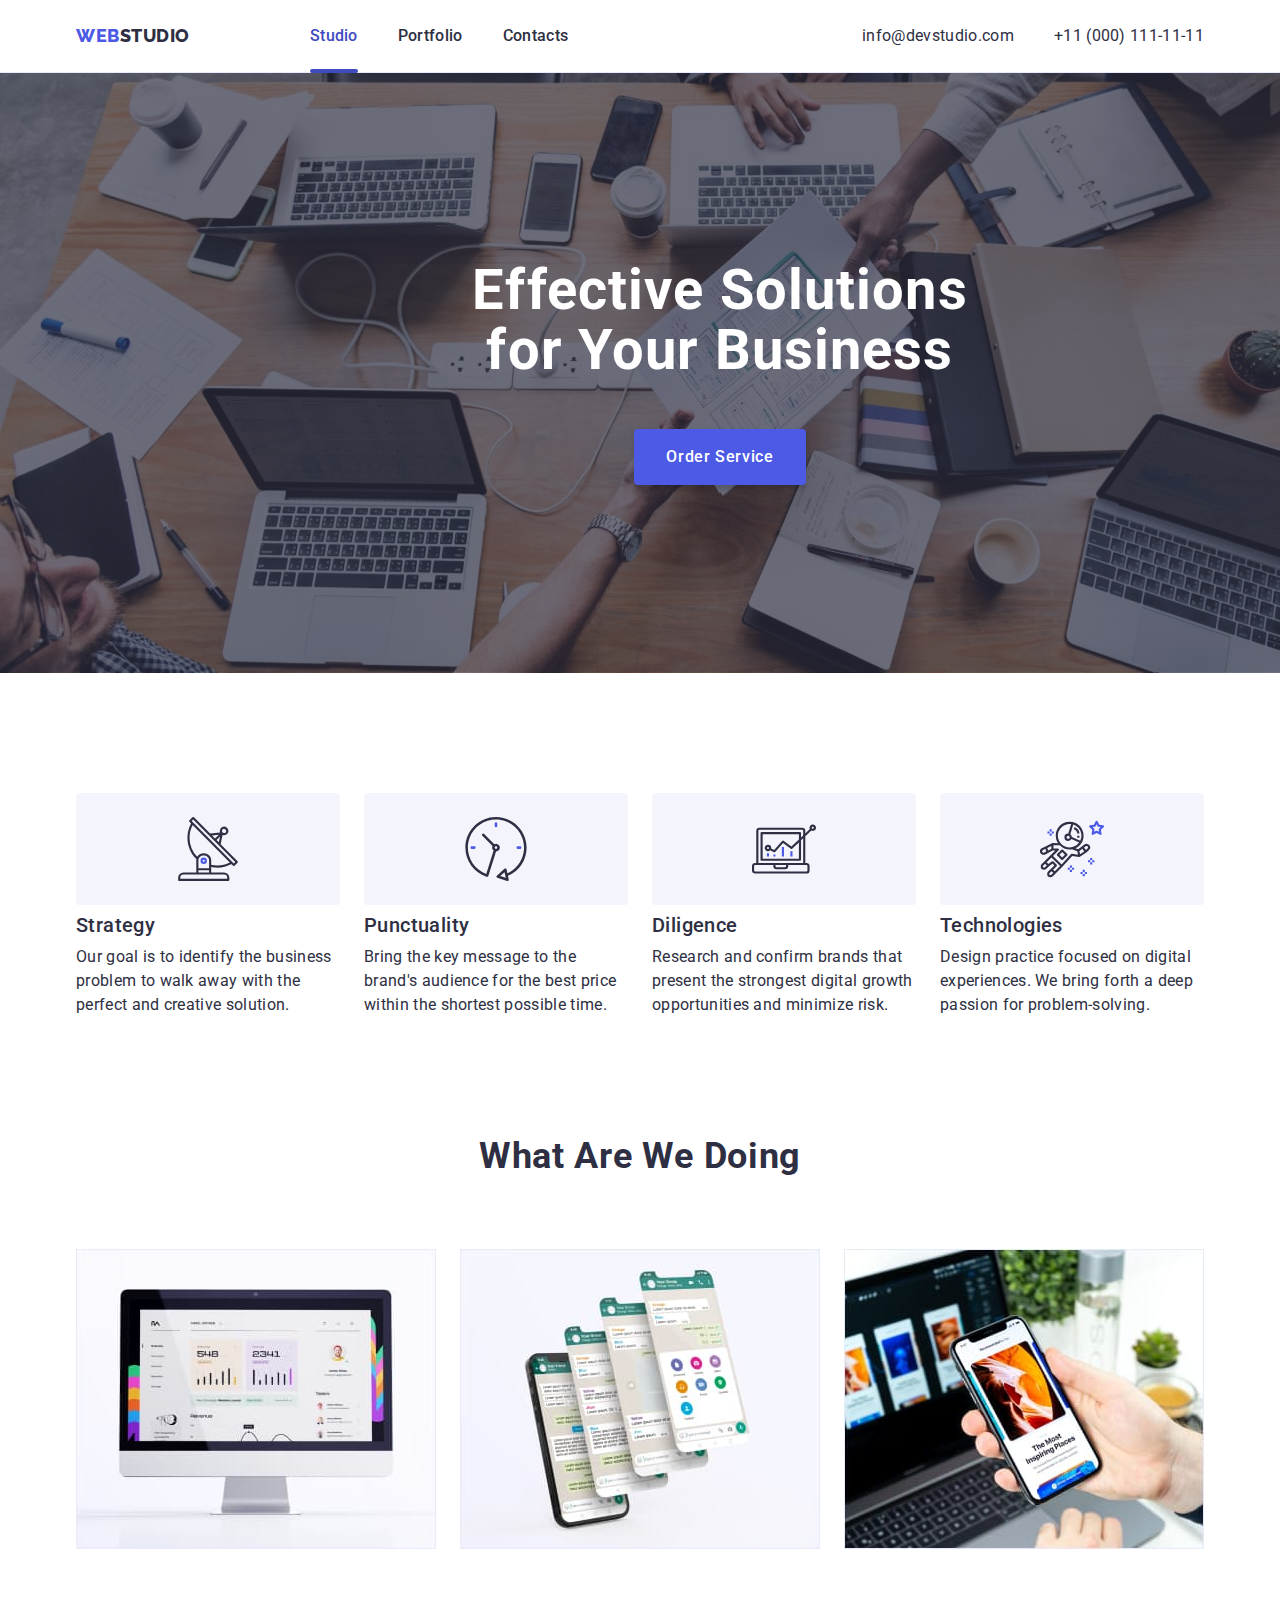
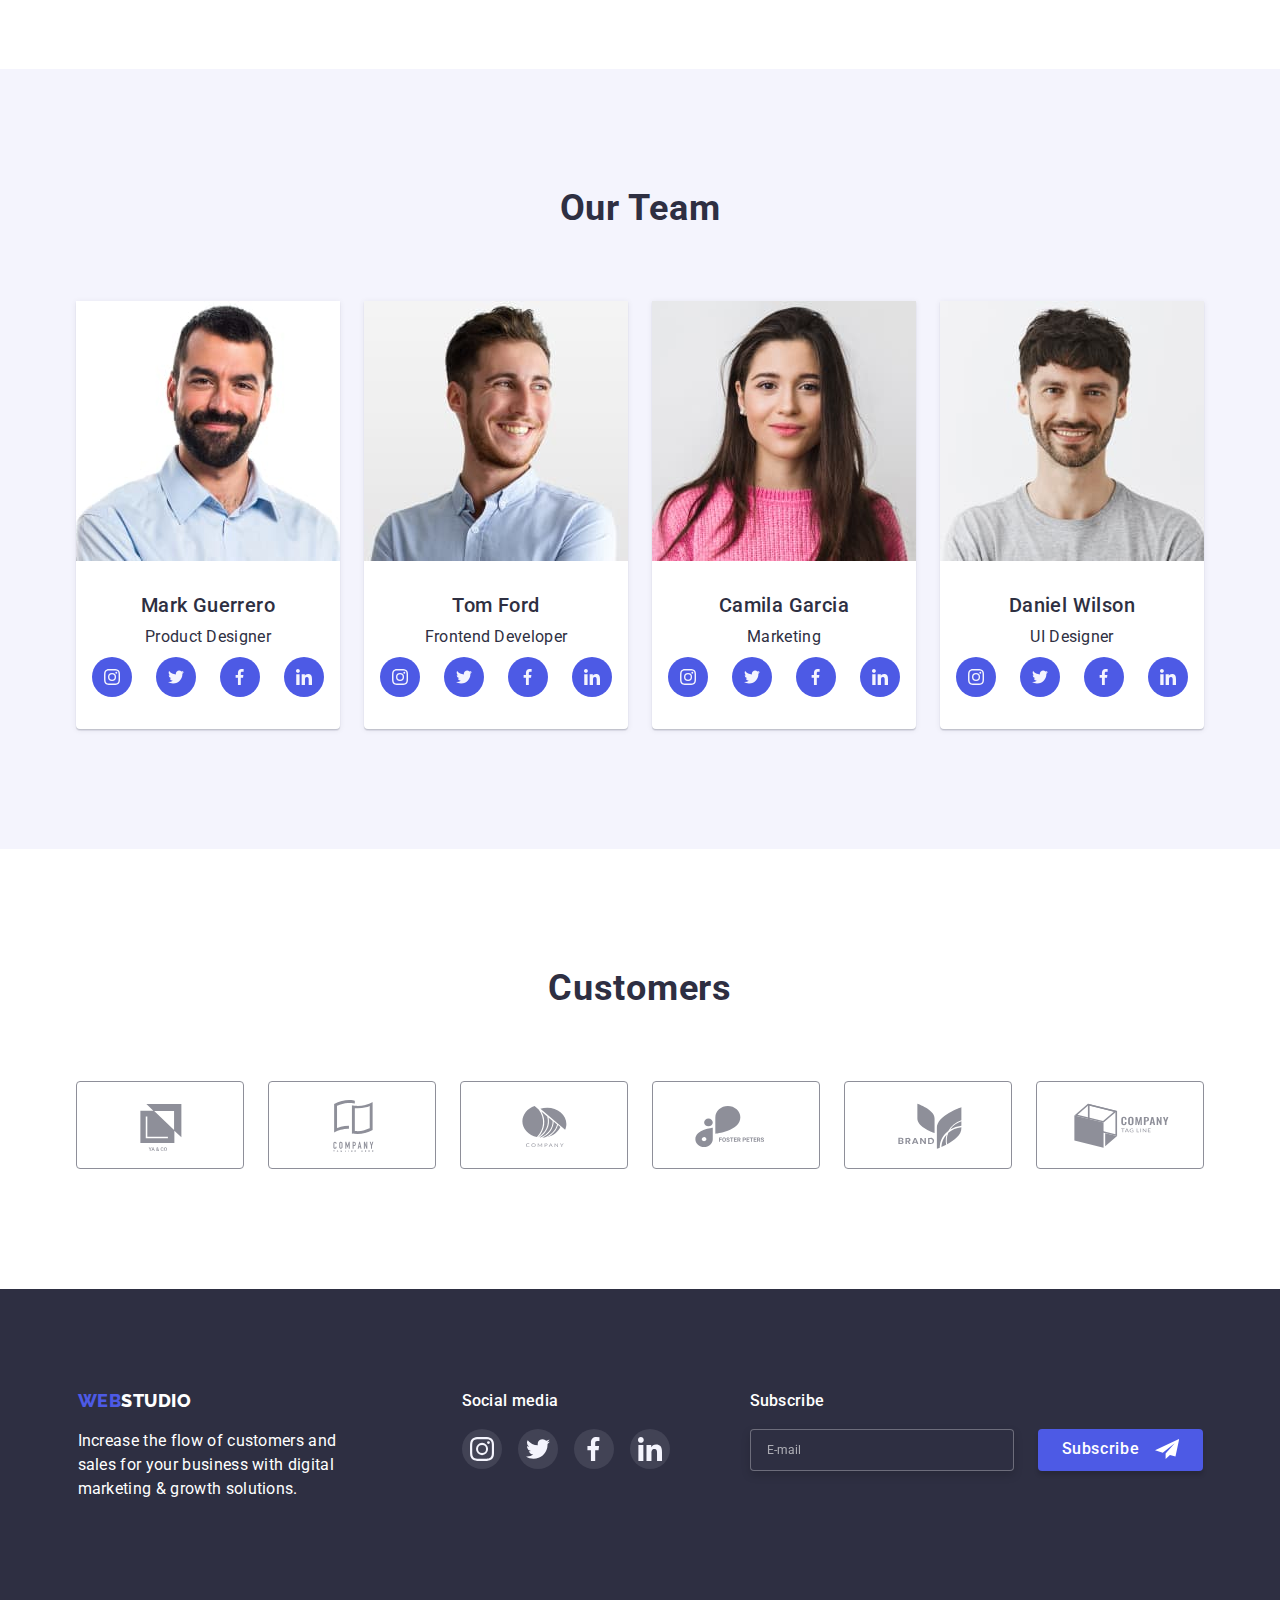
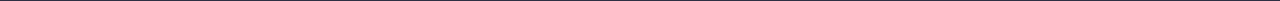
==== commit ff3290d4: "Update 2" ====
--- a/index.html
+++ b/index.html
@@ -1,514 +1,669 @@
 <!DOCTYPE html>
 <html lang="en">
+  <head>
+    <meta charset="UTF-8" />
+    <meta http-equiv="X-UA-Compatible" content="IE=edge" />
+    <meta name="viewport" content="width=device-width, initial-scale=1.0" />
+    <meta name="viewport" content="width=device-width, initial-scale=1.0" />
+    <title>WebStudio</title>
 
-<head>
-  <meta charset="UTF-8" />
-  <meta http-equiv="X-UA-Compatible" content="IE=edge" />
-  <meta name="viewport" content="width=device-width, initial-scale=1.0" />
-  <meta name="viewport" content="width=device-width, initial-scale=1.0" />
-  <title>WebStudio</title>
+    <link rel="preconnect" href="https://fonts.googleapis.com" />
+    <link rel="preconnect" href="https://fonts.gstatic.com" crossorigin />
+    <link
+      href="https://fonts.googleapis.com/css2?family=Raleway:wght@800&family=Roboto:wght@400;500;700;900&display=swap"
+      rel="stylesheet"
+    />
 
-  <link rel="preconnect" href="https://fonts.googleapis.com" />
-  <link rel="preconnect" href="https://fonts.gstatic.com" crossorigin />
-  <link href="https://fonts.googleapis.com/css2?family=Raleway:wght@800&family=Roboto:wght@400;500;700;900&display=swap"
-    rel="stylesheet" />
+    <link
+      rel="stylesheet"
+      href="https://cdnjs.cloudflare.com/ajax/libs/modern-normalize/1.1.0/modern-normalize.min.css"
+    />
+    <link rel="stylesheet" href="./css/reset.css" />
+    <link rel="stylesheet" href="./css/styles.css" />
+  </head>
 
-  <link rel="stylesheet" href="https://cdnjs.cloudflare.com/ajax/libs/modern-normalize/1.1.0/modern-normalize.min.css">
-  <link rel="stylesheet" href="./css/reset.css">
-  <link rel="stylesheet" href="./css/styles.css" />
-</head>
+  <body>
+    <!-- Hrader -->
+    <header class="header">
+      <div class="container header-container">
+        <nav class="nav">
+          <a href="./index.html" class="logo logo-nav"
+            ><span class="logo-accent">Web</span>Studio</a
+          >
 
-<body>
-  <!-- Hrader -->
-  <header class="header">
-    <div class="container header-container">
-      <nav class="nav">
-        <a href="./index.html" class="logo logo-nav"><span class="logo-accent">Web</span>Studio</a>
+          <button class="menu-btn js-open-menu" aria-expanded="false" aria-controls="mobile-menu">
+            <svg class="nav-icon" width="32" height="22">
+              <use href="./images/icons.svg#menu"></use>
+            </svg>
+          </button>
 
-        <button class="menu-btn js-open-menu" aria-expanded="false" aria-controls="mobile-menu">
-          <svg class="nav-icon" width="32" height="22">
-            <use href="./images/icons.svg#menu"></use>
-          </svg>
-        </button>
+          <ul class="nav-list list">
+            <li class="nav-item">
+              <a href="./index.html" class="nav-link current">Studio</a>
+            </li>
+            <li class="nav-item"><a href="./portfolio.html" class="nav-link">Portfolio</a></li>
+            <li class="nav-item"><a href="" class="nav-link">Contacts</a></li>
+          </ul>
+        </nav>
+        <address class="address">
+          <ul class="address-list list">
+            <li class="address-item">
+              <a href="mailto:info@devstudio.com" class="address-link">info@devstudio.com</a>
+            </li>
+            <li class="address-item">
+              <a href="tel:+110001111111" class="address-link">+11 (000) 111-11-11</a>
+            </li>
+          </ul>
+        </address>
+      </div>
+    </header>
+    <!-- Main -->
+    <main>
+      <section class="hero">
+        <h1 class="hero-title">Effective Solutions for Your Business</h1>
+        <button type="button" class="hero-button button" data-modal-open>Order Service</button>
+      </section>
+      <section class="features">
+        <div class="container">
+          <h2 class="section-title visually-hidden">Features</h2>
+          <ul class="features-list list">
+            <li class="feature-item">
+              <div class="feature-block-icon">
+                <svg class="feature-icon" width="64" height="64">
+                  <use href="./images/icons.svg#feature_1"></use>
+                </svg>
+              </div>
+              <h3 class="feature-title">Strategy</h3>
+              <p class="text">
+                Our goal is to identify the business problem to walk away with the perfect and
+                creative solution.
+              </p>
+            </li>
+            <li class="feature-item">
+              <div class="feature-block-icon">
+                <svg class="feature-icon" width="64" height="64">
+                  <use href="./images/icons.svg#feature_2"></use>
+                </svg>
+              </div>
+              <h3 class="feature-title">Punctuality</h3>
+              <p class="text">
+                Bring the key message to the brand's audience for the best price within the shortest
+                possible time.
+              </p>
+            </li>
+            <li class="feature-item">
+              <div class="feature-block-icon">
+                <svg class="feature-icon" width="64" height="64">
+                  <use href="./images/icons.svg#feature_3"></use>
+                </svg>
+              </div>
+              <h3 class="feature-title">Diligence</h3>
+              <p class="text">
+                Research and confirm brands that present the strongest digital growth opportunities
+                and minimize risk.
+              </p>
+            </li>
+            <li class="feature-item">
+              <div class="feature-block-icon">
+                <svg class="feature-icon" width="64" height="64">
+                  <use href="./images/icons.svg#feature_4"></use>
+                </svg>
+              </div>
+              <h3 class="feature-title">Technologies</h3>
+              <p class="text">
+                Design practice focused on digital experiences. We bring forth a deep passion for
+                problem-solving.
+              </p>
+            </li>
+          </ul>
+        </div>
+      </section>
+      <section class="occupation">
+        <div class="container">
+          <h2 class="section-title">What are we doing</h2>
+          <ul class="occupation-list list">
+            <li class="occupation-item">
+              <img
+                srcset="./images/img1.jpg 1x, ./images/img1@2x.jpg 2x"
+                src="./images/img1.jpg"
+                alt="PC"
+                width="360"
+              />
+            </li>
+            <li class="occupation-item">
+              <img
+                srcset="./images/img2.jpg 1x, ./images/img2@2x.jpg 2x"
+                src="./images/img2.jpg"
+                alt="Phone's displays"
+                width="360"
+              />
+            </li>
+            <li class="occupation-item">
+              <img
+                srcset="./images/img3.jpg 1x, ./images/img3@2x.jpg 2x"
+                src="./images/img3.jpg"
+                alt="Phone and notebook"
+                width="360"
+              />
+            </li>
+          </ul>
+        </div>
+      </section>
+      <section class="team">
+        <div class="container">
+          <div class="team-container">
+            <h2 class="section-title">Our Team</h2>
+            <ul class="team-list list">
+              <li class="team-item">
+                <img
+                  srcset="./images/photo1.jpg 1x, ./images/photo1@2x.jpg 2x"
+                  src="./images/photo1.jpg"
+                  alt="Photo of Product Designer"
+                  width="264"
+                />
+                <div class="team-label">
+                  <h3 class="team-title">Mark Guerrero</h3>
+                  <p class="team-text text">Product Designer</p>
+                  <ul class="team-svg-list list">
+                    <li class="team-svg-item">
+                      <a
+                        href=""
+                        class="team-svg-link"
+                        target="_blank"
+                        rel="noopener noreferrer nofollow"
+                      >
+                        <svg class="team-svg-icon" width="16" height="16">
+                          <use href="./images/icons.svg#instagram"></use>
+                        </svg>
+                      </a>
+                    </li>
+                    <li class="team-svg-item">
+                      <a
+                        href=""
+                        class="team-svg-link"
+                        target="_blank"
+                        rel="noopener noreferrer nofollow"
+                      >
+                        <svg class="team-svg-icon" width="16" height="16">
+                          <use href="./images/icons.svg#twitter"></use>
+                        </svg>
+                      </a>
+                    </li>
+                    <li class="team-svg-item">
+                      <a
+                        href=""
+                        class="team-svg-link"
+                        target="_blank"
+                        rel="noopener noreferrer nofollow"
+                      >
+                        <svg class="team-svg-icon" width="16" height="16">
+                          <use href="./images/icons.svg#facebook"></use>
+                        </svg>
+                      </a>
+                    </li>
+                    <li class="team-svg-item">
+                      <a
+                        href=""
+                        class="team-svg-link"
+                        target="_blank"
+                        rel="noopener noreferrer nofollow"
+                      >
+                        <svg class="team-svg-icon" width="16" height="16">
+                          <use href="./images/icons.svg#linkedin"></use>
+                        </svg>
+                      </a>
+                    </li>
+                  </ul>
+                </div>
+              </li>
+              <li class="team-item">
+                <img
+                  srcset="./images/photo2.jpg 1x, ./images/photo2@2x.jpg 2x"
+                  src="./images/photo2.jpg"
+                  alt="Photo of Frontend Developer"
+                  width="264"
+                />
+                <div class="team-label">
+                  <h3 class="team-title">Tom Ford</h3>
+                  <p class="team-text text">Frontend Developer</p>
+                  <ul class="team-svg-list list">
+                    <li class="team-svg-item">
+                      <a
+                        href=""
+                        class="team-svg-link"
+                        target="_blank"
+                        rel="noopener noreferrer nofollow"
+                      >
+                        <svg class="team-svg-icon" width="16" height="16">
+                          <use href="./images/icons.svg#instagram"></use>
+                        </svg>
+                      </a>
+                    </li>
+                    <li class="team-svg-item">
+                      <a
+                        href=""
+                        class="team-svg-link"
+                        target="_blank"
+                        rel="noopener noreferrer nofollow"
+                      >
+                        <svg class="team-svg-icon" width="16" height="16">
+                          <use href="./images/icons.svg#twitter"></use>
+                        </svg>
+                      </a>
+                    </li>
+                    <li class="team-svg-item">
+                      <a
+                        href=""
+                        class="team-svg-link"
+                        target="_blank"
+                        rel="noopener noreferrer nofollow"
+                      >
+                        <svg class="team-svg-icon" width="16" height="16">
+                          <use href="./images/icons.svg#facebook"></use>
+                        </svg>
+                      </a>
+                    </li>
+                    <li class="team-svg-item">
+                      <a
+                        href=""
+                        class="team-svg-link"
+                        target="_blank"
+                        rel="noopener noreferrer nofollow"
+                      >
+                        <svg class="team-svg-icon" width="16" height="16">
+                          <use href="./images/icons.svg#linkedin"></use>
+                        </svg>
+                      </a>
+                    </li>
+                  </ul>
+                </div>
+              </li>
+              <li class="team-item">
+                <img
+                  srcset="./images/photo3.jpg 1x, ./images/photo3@2x.jpg 2x"
+                  src="./images/photo3.jpg"
+                  alt="Photo of Marketing"
+                  width="264"
+                />
+                <div class="team-label">
+                  <h3 class="team-title">Camila Garcia</h3>
+                  <p class="team-text text">Marketing</p>
+                  <ul class="team-svg-list list">
+                    <li class="team-svg-item">
+                      <a
+                        href=""
+                        class="team-svg-link"
+                        target="_blank"
+                        rel="noopener noreferrer nofollow"
+                      >
+                        <svg class="team-svg-icon" width="16" height="16">
+                          <use href="./images/icons.svg#instagram"></use>
+                        </svg>
+                      </a>
+                    </li>
+                    <li class="team-svg-item">
+                      <a
+                        href=""
+                        class="team-svg-link"
+                        target="_blank"
+                        rel="noopener noreferrer nofollow"
+                      >
+                        <svg class="team-svg-icon" width="16" height="16">
+                          <use href="./images/icons.svg#twitter"></use>
+                        </svg>
+                      </a>
+                    </li>
+                    <li class="team-svg-item">
+                      <a
+                        href=""
+                        class="team-svg-link"
+                        target="_blank"
+                        rel="noopener noreferrer nofollow"
+                      >
+                        <svg class="team-svg-icon" width="16" height="16">
+                          <use href="./images/icons.svg#facebook"></use>
+                        </svg>
+                      </a>
+                    </li>
+                    <li class="team-svg-item">
+                      <a
+                        href=""
+                        class="team-svg-link"
+                        target="_blank"
+                        rel="noopener noreferrer nofollow"
+                      >
+                        <svg class="team-svg-icon" width="16" height="16">
+                          <use href="./images/icons.svg#linkedin"></use>
+                        </svg>
+                      </a>
+                    </li>
+                  </ul>
+                </div>
+              </li>
+              <li class="team-item">
+                <img
+                  srcset="./images/photo4.jpg 1x, ./images/photo4@2x.jpg 2x"
+                  src="./images/photo4.jpg"
+                  alt="Photo of UI Designer"
+                  width="264"
+                />
+                <div class="team-label">
+                  <h3 class="team-title">Daniel Wilson</h3>
+                  <p class="team-text text">UI Designer</p>
+                  <ul class="team-svg-list list">
+                    <li class="team-svg-item">
+                      <a
+                        href=""
+                        class="team-svg-link"
+                        target="_blank"
+                        rel="noopener noreferrer nofollow"
+                      >
+                        <svg class="team-svg-icon" width="16" height="16">
+                          <use href="./images/icons.svg#instagram"></use>
+                        </svg>
+                      </a>
+                    </li>
+                    <li class="team-svg-item">
+                      <a
+                        href=""
+                        class="team-svg-link"
+                        target="_blank"
+                        rel="noopener noreferrer nofollow"
+                      >
+                        <svg class="team-svg-icon" width="16" height="16">
+                          <use href="./images/icons.svg#twitter"></use>
+                        </svg>
+                      </a>
+                    </li>
+                    <li class="team-svg-item">
+                      <a
+                        href=""
+                        class="team-svg-link"
+                        target="_blank"
+                        rel="noopener noreferrer nofollow"
+                      >
+                        <svg class="team-svg-icon" width="16" height="16">
+                          <use href="./images/icons.svg#facebook"></use>
+                        </svg>
+                      </a>
+                    </li>
+                    <li class="team-svg-item">
+                      <a
+                        href=""
+                        class="team-svg-link"
+                        target="_blank"
+                        rel="noopener noreferrer nofollow"
+                      >
+                        <svg class="team-svg-icon" width="16" height="16">
+                          <use href="./images/icons.svg#linkedin"></use>
+                        </svg>
+                      </a>
+                    </li>
+                  </ul>
+                </div>
+              </li>
+            </ul>
+          </div>
+        </div>
+      </section>
+      <section class="customers">
+        <div class="container">
+          <div class="customers-container">
+            <h2 class="section-title">Customers</h2>
+            <ul class="customers-list list">
+              <li class="customer-item">
+                <a href="" class="customer-link" target="_blank" rel="noopener noregerrer nogollow">
+                  <svg class="customer-icon" width="104" height="56">
+                    <use href="./images/icons.svg#client_1"></use>
+                  </svg>
+                </a>
+              </li>
+              <li class="customer-item">
+                <a href="" class="customer-link" target="_blank" rel="noopener noregerrer nogollow">
+                  <svg class="customer-icon" width="104" height="56">
+                    <use href="./images/icons.svg#client_2"></use>
+                  </svg>
+                </a>
+              </li>
+              <li class="customer-item">
+                <a href="" class="customer-link" target="_blank" rel="noopener noregerrer nogollow">
+                  <svg class="customer-icon" width="104" height="56">
+                    <use href="./images/icons.svg#client_3"></use>
+                  </svg>
+                </a>
+              </li>
+              <li class="customer-item">
+                <a href="" class="customer-link" target="_blank" rel="noopener noregerrer nogollow">
+                  <svg class="customer-icon" width="104" height="56">
+                    <use href="./images/icons.svg#client_4"></use>
+                  </svg>
+                </a>
+              </li>
+              <li class="customer-item">
+                <a href="" class="customer-link" target="_blank" rel="noopener noregerrer nogollow">
+                  <svg class="customer-icon" width="104" height="56">
+                    <use href="./images/icons.svg#client_5"></use>
+                  </svg>
+                </a>
+              </li>
+              <li class="customer-item">
+                <a href="" class="customer-link" target="_blank" rel="noopener noregerrer nogollow">
+                  <svg class="customer-icon" width="104" height="56">
+                    <use href="./images/icons.svg#client_6"></use>
+                  </svg>
+                </a>
+              </li>
+            </ul>
+          </div>
+        </div>
+      </section>
+      <div class="backdrop is-hidden" data-modal>
+        <div class="modal">
+          <button class="modal-close-btn" type="button" data-modal-close>
+            <svg class="modal-icon" width="8" height="8">
+              <use href="./images/icons.svg#close"></use>
+            </svg>
+          </button>
+          <p class="nodal-title">Leave your contacts and we will call you back</p>
+          <form class="modal-form">
+            <div class="modal-form-input">
+              <div class="modal-input-wrapper">
+                <label class="modal-label" for="name">Name</label>
+                <div class="modal-input-container">
+                  <input type="text" class="modal-input" name="name" id="name" />
+                  <svg class="modal-input-icon" width="18" height="18">
+                    <use href="./images/icons.svg#man"></use>
+                  </svg>
+                </div>
+              </div>
+              <div class="modal-input-wrapper">
+                <label class="modal-label" for="phone">Phone</label>
+                <div class="modal-input-container">
+                  <input type="tel" class="modal-input" name="phone" id="phone" />
+                  <svg class="modal-input-icon" width="18" height="24">
+                    <use href="./images/icons.svg#tel"></use>
+                  </svg>
+                </div>
+              </div>
+              <div class="modal-input-wrapper">
+                <label class="modal-label" for="email">Email</label>
+                <div class="modal-input-container">
+                  <input type="email" class="modal-input" name="email" id="email" />
+                  <svg class="modal-input-icon" width="18" height="24">
+                    <use href="./images/icons.svg#mail"></use>
+                  </svg>
+                </div>
+              </div>
+              <div class="modal-input-wrapper">
+                <label class="modal-label">Comment</label>
+                <textarea name="comment" class="modal-textarea" placeholder="Text input"></textarea>
+              </div>
+            </div>
+            <label class="modal-policy-label">
+              <input class="policy-input" type="checkbox" name="policy" />
+              <span class="policy-checkbox"></span>
+              <span class="modal-policy-text"
+                >I accept the terms and conditions of the
+                <a href="" class="modal-policy-link" target="_blank">Privacy Policy</a></span
+              >
+            </label>
 
-        <ul class="nav-list list">
-          <li class="nav-item">
-            <a href="./index.html" class="nav-link current">Studio</a>
-          </li>
-          <li class="nav-item"><a href="./portfolio.html" class="nav-link">Portfolio</a></li>
-          <li class="nav-item"><a href="" class="nav-link">Contacts</a></li>
-        </ul>
-      </nav>
-      <address class="address">
-        <ul class="address-list list">
-          <li class="address-item">
-            <a href="mailto:info@devstudio.com" class="address-link">info@devstudio.com</a>
-          </li>
-          <li class="address-item">
-            <a href="tel:+110001111111" class="address-link">+11 (000) 111-11-11</a>
-          </li>
-        </ul>
-      </address>
-    </div>
-  </header>
-  <!-- Main -->
-  <main>
-    <section class="hero">
-      <h1 class="hero-title">Effective Solutions for Your Business</h1>
-      <button type="button" class="hero-button button" data-modal-open>Order Service</button>
-    </section>
-    <section class="features">
+            <button class="modal-send-btn button" type="submit">Send</button>
+          </form>
+        </div>
+      </div>
+    </main>
+    <!-- Footer -->
+    <footer class="footer">
       <div class="container">
-        <h2 class="section-title visually-hidden">Features</h2>
-        <ul class="features-list list">
-          <li class="feature-item">
-            <div class="feature-block-icon">
-              <svg class="feature-icon" width="64" height="64">
-                <use href="./images/icons.svg#feature_1"></use>
-              </svg>
-            </div>
-            <h3 class="feature-title">Strategy</h3>
-            <p class="text">
-              Our goal is to identify the business problem to walk away with the
-              perfect and creative solution.
+        <div class="footer-container">
+          <div class="footer-logo-wrapper">
+            <a href="./index.html" class="logo logo-footer"
+              ><span class="logo-accent">Web</span>Studio</a
+            >
+            <p class="footer-text text">
+              Increase the flow of customers and sales for your business with digital marketing &
+              growth solutions.
             </p>
-          </li>
-          <li class="feature-item">
-            <div class="feature-block-icon">
-              <svg class="feature-icon" width="64" height="64">
-                <use href="./images/icons.svg#feature_2"></use>
-              </svg>
-            </div>
-            <h3 class="feature-title">Punctuality</h3>
-            <p class="text">
-              Bring the key message to the brand's audience for the best price
-              within the shortest possible time.
-            </p>
-          </li>
-          <li class="feature-item">
-            <div class="feature-block-icon">
-              <svg class="feature-icon" width="64" height="64">
-                <use href="./images/icons.svg#feature_3"></use>
-              </svg>
-            </div>
-            <h3 class="feature-title">Diligence</h3>
-            <p class="text">
-              Research and confirm brands that present the strongest digital
-              growth opportunities and minimize risk.
-            </p>
-          </li>
-          <li class="feature-item">
-            <div class="feature-block-icon">
-              <svg class="feature-icon" width="64" height="64">
-                <use href="./images/icons.svg#feature_4"></use>
-              </svg>
-            </div>
-            <h3 class="feature-title">Technologies</h3>
-            <p class="text">
-              Design practice focused on digital experiences. We bring forth a
-              deep passion for problem-solving.
-            </p>
-          </li>
-        </ul>
+          </div>
+          <div class="footer-social-media">
+            <p class="footer-social-media-title">Social media</p>
+            <ul class="social-media-list list">
+              <li class="footer-social-media-item">
+                <a
+                  href=""
+                  class="footer-social-media-link"
+                  target="_blank"
+                  rel="noopener noreferrer nofollow"
+                >
+                  <svg class="footer-social-media-icon" width="24" height="24">
+                    <use href="./images/icons.svg#instagram"></use>
+                  </svg>
+                </a>
+              </li>
+              <li class="footer-social-media-item">
+                <a
+                  href=""
+                  class="footer-social-media-link"
+                  target="_blank"
+                  rel="noopener noreferrer nofollow"
+                >
+                  <svg class="footer-social-media-icon" width="24" height="24">
+                    <use href="./images/icons.svg#twitter"></use>
+                  </svg>
+                </a>
+              </li>
+              <li class="footer-social-media-item">
+                <a
+                  href=""
+                  class="footer-social-media-link"
+                  target="_blank"
+                  rel="noopener noreferrer nofollow"
+                >
+                  <svg class="footer-social-media-icon" width="24" height="24">
+                    <use href="./images/icons.svg#facebook"></use>
+                  </svg>
+                </a>
+              </li>
+              <li class="footer-social-media-item">
+                <a
+                  href=""
+                  class="footer-social-media-link"
+                  target="_blank"
+                  rel="noopener noreferrer nofollow"
+                >
+                  <svg class="footer-social-media-icon" width="24" height="24">
+                    <use href="./images/icons.svg#linkedin"></use>
+                  </svg>
+                </a>
+              </li>
+            </ul>
+          </div>
+          <div class="subscribe">
+            <p class="subscribe-form-title">Subscribe</p>
+            <form class="subscribe-form">
+              <label class="subscribe-label">
+                <input class="subscribe-input" type="email" name="email" placeholder="E-mail" />
+                <!-- <span class="subscribe-label-text">E-mail</span> -->
+              </label>
+              <button class="subscribe-btn button" type="submit">
+                Subscribe
+                <svg class="send-icon" width="24" height="24">
+                  <use href="./images/icons.svg#send"></use>
+                </svg>
+              </button>
+            </form>
+          </div>
+        </div>
       </div>
-    </section>
-    <section class="occupation">
-      <div class="container">
-        <h2 class="section-title">What are we doing</h2>
-        <ul class="occupation-list list">
-          <li class="occupation-item">
-            <img srcset="./images/img1.jpg 1x, ./images/img1@2x.jpg 2x" src="./images/img1.jpg" alt="PC" width="360" />
-          </li>
-          <li class="occupation-item">
-            <img srcset="./images/img2.jpg 1x, ./images/img2@2x.jpg 2x" src="./images/img2.jpg" alt="Phone's displays" width="360" />
-          </li>
-          <li class="occupation-item">
-            <img srcset="./images/img3.jpg 1x, ./images/img3@2x.jpg 2x" src="./images/img3.jpg" alt="Phone and notebook" width="360" />
-          </li>
-        </ul>
-      </div>
-    </section>
-    <section class="team">
-      <div class="container team-container">
-        <h2 class="section-title">Our Team</h2>
-        <ul class="team-list list">
-          <li class="team-item">
-            <img srcset="./images/photo1.jpg 1x, ./images/photo1@2x.jpg 2x" src="./images/photo1.jpg" alt="Photo of Product Designer" width="264" />
-            <div class="team-label">
-              <h3 class="team-title">Mark Guerrero</h3>
-              <p class="team-text text">Product Designer</p>
-              <ul class="team-svg-list list">
-                <li class="team-svg-item">
-                  <a href="" class="team-svg-link" target="_blank" rel="noopener noreferrer nofollow">
-                    <svg class="team-svg-icon" width="16" height="16">
-                      <use href="./images/icons.svg#instagram"></use>
-                    </svg>
-                  </a>
-                </li>
-                <li class="team-svg-item">
-                  <a href="" class="team-svg-link" target="_blank" rel="noopener noreferrer nofollow">
-                    <svg class="team-svg-icon" width="16" height="16">
-                      <use href="./images/icons.svg#twitter"></use>
-                    </svg>
-                  </a>
-                </li>
-                <li class="team-svg-item">
-                  <a href="" class="team-svg-link" target="_blank" rel="noopener noreferrer nofollow">
-                    <svg class="team-svg-icon" width="16" height="16">
-                      <use href="./images/icons.svg#facebook"></use>
-                    </svg>
-                  </a>
-                </li>
-                <li class="team-svg-item">
-                  <a href="" class="team-svg-link" target="_blank" rel="noopener noreferrer nofollow">
-                    <svg class="team-svg-icon" width="16" height="16">
-                      <use href="./images/icons.svg#linkedin"></use>
-                    </svg>
-                  </a>
-                </li>
-              </ul>
-            </div>
-          </li>
-          <li class="team-item">
-            <img srcset="./images/photo2.jpg 1x, ./images/photo2@2x.jpg 2x" src="./images/photo2.jpg" alt="Photo of Frontend Developer" width="264" />
-            <div class="team-label">
-              <h3 class="team-title">Tom Ford</h3>
-              <p class="team-text text">Frontend Developer</p>
-              <ul class="team-svg-list list">
-                <li class="team-svg-item">
-                  <a href="" class="team-svg-link" target="_blank" rel="noopener noreferrer nofollow">
-                    <svg class="team-svg-icon" width="16" height="16">
-                      <use href="./images/icons.svg#instagram"></use>
-                    </svg>
-                  </a>
-                </li>
-                <li class="team-svg-item">
-                  <a href="" class="team-svg-link" target="_blank" rel="noopener noreferrer nofollow">
-                    <svg class="team-svg-icon" width="16" height="16">
-                      <use href="./images/icons.svg#twitter"></use>
-                    </svg>
-                  </a>
-                </li>
-                <li class="team-svg-item">
-                  <a href="" class="team-svg-link" target="_blank" rel="noopener noreferrer nofollow">
-                    <svg class="team-svg-icon" width="16" height="16">
-                      <use href="./images/icons.svg#facebook"></use>
-                    </svg>
-                  </a>
-                </li>
-                <li class="team-svg-item">
-                  <a href="" class="team-svg-link" target="_blank" rel="noopener noreferrer nofollow">
-                    <svg class="team-svg-icon" width="16" height="16">
-                      <use href="./images/icons.svg#linkedin"></use>
-                    </svg>
-                  </a>
-                </li>
-              </ul>
-            </div>
-          </li>
-          <li class="team-item">
-            <img srcset="./images/photo3.jpg 1x, ./images/photo3@2x.jpg 2x" src="./images/photo3.jpg" alt="Photo of Marketing" width="264" />
-            <div class="team-label">
-              <h3 class="team-title">Camila Garcia</h3>
-              <p class="team-text text">Marketing</p>
-              <ul class="team-svg-list list">
-                <li class="team-svg-item">
-                  <a href="" class="team-svg-link" target="_blank" rel="noopener noreferrer nofollow">
-                    <svg class="team-svg-icon" width="16" height="16">
-                      <use href="./images/icons.svg#instagram"></use>
-                    </svg>
-                  </a>
-                </li>
-                <li class="team-svg-item">
-                  <a href="" class="team-svg-link" target="_blank" rel="noopener noreferrer nofollow">
-                    <svg class="team-svg-icon" width="16" height="16">
-                      <use href="./images/icons.svg#twitter"></use>
-                    </svg>
-                  </a>
-                </li>
-                <li class="team-svg-item">
-                  <a href="" class="team-svg-link" target="_blank" rel="noopener noreferrer nofollow">
-                    <svg class="team-svg-icon" width="16" height="16">
-                      <use href="./images/icons.svg#facebook"></use>
-                    </svg>
-                  </a>
-                </li>
-                <li class="team-svg-item">
-                  <a href="" class="team-svg-link" target="_blank" rel="noopener noreferrer nofollow">
-                    <svg class="team-svg-icon" width="16" height="16">
-                      <use href="./images/icons.svg#linkedin"></use>
-                    </svg>
-                  </a>
-                </li>
-              </ul>
-            </div>
-          </li>
-          <li class="team-item">
-            <img srcset="./images/photo4.jpg 1x, ./images/photo4@2x.jpg 2x" src="./images/photo4.jpg" alt="Photo of UI Designer" width="264" />
-            <div class="team-label">
-              <h3 class="team-title">Daniel Wilson</h3>
-              <p class="team-text text">UI Designer</p>
-              <ul class="team-svg-list list">
-                <li class="team-svg-item">
-                  <a href="" class="team-svg-link" target="_blank" rel="noopener noreferrer nofollow">
-                    <svg class="team-svg-icon" width="16" height="16">
-                      <use href="./images/icons.svg#instagram"></use>
-                    </svg>
-                  </a>
-                </li>
-                <li class="team-svg-item">
-                  <a href="" class="team-svg-link" target="_blank" rel="noopener noreferrer nofollow">
-                    <svg class="team-svg-icon" width="16" height="16">
-                      <use href="./images/icons.svg#twitter"></use>
-                    </svg>
-                  </a>
-                </li>
-                <li class="team-svg-item">
-                  <a href="" class="team-svg-link" target="_blank" rel="noopener noreferrer nofollow">
-                    <svg class="team-svg-icon" width="16" height="16">
-                      <use href="./images/icons.svg#facebook"></use>
-                    </svg>
-                  </a>
-                </li>
-                <li class="team-svg-item">
-                  <a href="" class="team-svg-link" target="_blank" rel="noopener noreferrer nofollow">
-                    <svg class="team-svg-icon" width="16" height="16">
-                      <use href="./images/icons.svg#linkedin"></use>
-                    </svg>
-                  </a>
-                </li>
-              </ul>
-            </div>
-          </li>
-        </ul>
-      </div>
-    </section>
-    <section class="customers">
-      <div class="container">
-        <h2 class="section-title">Customers</h2>
-        <ul class="customers-list list">
-          <li class="customer-item">
-            <a href="" class="customer-link" target="_blank" rel="noopener noregerrer nogollow">
-              <svg class="customer-icon">
-                <use href="./images/icons.svg#client_1"></use>
-              </svg>
-            </a>
-          </li>
-          <li class="customer-item">
-            <a href="" class="customer-link" target="_blank" rel="noopener noregerrer nogollow">
-              <svg class="customer-icon">
-                <use href="./images/icons.svg#client_2"></use>
-              </svg>
-            </a>
-          </li>
-          <li class="customer-item">
-            <a href="" class="customer-link" target="_blank" rel="noopener noregerrer nogollow">
-              <svg class="customer-icon">
-                <use href="./images/icons.svg#client_3"></use>
-              </svg>
-            </a>
-          </li>
-          <li class="customer-item">
-            <a href="" class="customer-link" target="_blank" rel="noopener noregerrer nogollow">
-              <svg class="customer-icon">
-                <use href="./images/icons.svg#client_4"></use>
-              </svg>
-            </a>
-          </li>
-          <li class="customer-item">
-            <a href="" class="customer-link" target="_blank" rel="noopener noregerrer nogollow">
-              <svg class="customer-icon">
-                <use href="./images/icons.svg#client_5"></use>
-              </svg>
-            </a>
-          </li>
-          <li class="customer-item">
-            <a href="" class="customer-link" target="_blank" rel="noopener noregerrer nogollow">
-              <svg class="customer-icon">
-                <use href="./images/icons.svg#client_6"></use>
-              </svg>
-            </a>
-          </li>
-        </ul>
-      </div>
-    </section>
-    <div class="backdrop is-hidden" data-modal>
-      <div class="modal">
-        <button class="modal-close-btn" type="button" data-modal-close>
-          <svg class="modal-icon" width="8" height="8">
+    </footer>
+    <div class="mobile-menu-container container js-menu-container" id="mobile-menu">
+      <div class="menu-wrap">
+        <button class="menu-close-btn js-close-menu" type="button">
+          <svg class="menu-icon" width="8" height="8">
             <use href="./images/icons.svg#close"></use>
           </svg>
         </button>
-        <p class="nodal-title">Leave your contacts and we will call you back</p>
-        <form class="modal-form">
-          <div class="modal-form-input">
-            <div class="modal-input-wrapper">
-              <label class="modal-label" for="name">Name</label>
-              <div class="modal-input-container">
-                <input type="text" class="modal-input" name="name" id="name">
-                <svg class="modal-input-icon" width="18" height="18">
-                  <use href="./images/icons.svg#man"></use>
-                </svg>
-              </div>
-            </div>
-            <div class="modal-input-wrapper">
-              <label class="modal-label" for="phone">Phone</label>
-              <div class="modal-input-container">
-                <input type="tel" class="modal-input" name="phone" id="phone">
-                <svg class="modal-input-icon" width="18" height="24">
-                  <use href="./images/icons.svg#tel"></use>
-                </svg>
-              </div>
-            </div>
-            <div class="modal-input-wrapper">
-              <label class="modal-label" for="email">Email</label>
-              <div class="modal-input-container">
-                <input type="email" class="modal-input" name="email" id="email">
-                <svg class="modal-input-icon" width="18" height="24">
-                  <use href="./images/icons.svg#mail"></use>
-                </svg>
-              </div>
-            </div>
-            <div class="modal-input-wrapper">
-              <label class="modal-label">Comment</label>
-              <textarea name="comment" class="modal-textarea" placeholder="Text input"></textarea>
-            </div>
+        <div class="menu-container">
+          <nav class="mobile-nav">
+            <ul class="mobile-nav-list list">
+              <li class="nav-item">
+                <a href="./index.html" class="nav-link mobile-menu-current">Studio</a>
+              </li>
+              <li class="nav-item"><a href="./portfolio.html" class="nav-link">Portfolio</a></li>
+              <li class="nav-item"><a href="" class="nav-link">Contacts</a></li>
+            </ul>
+          </nav>
+          <div class="address-wrap">
+            <address class="mobile-address">
+              <ul class="address-list list">
+                <li class="address-item">
+                  <a href="tel:+110001111111" class="address-link tel">+11 (000) 111-11-11</a>
+                </li>
+                <li class="address-item">
+                  <a href="mailto:info@devstudio.com" class="address-link mail"
+                    >info@devstudio.com</a
+                  >
+                </li>
+              </ul>
+            </address>
+            <div class="menu-social-media-wrap">
+							<ul class="menu-social-media-list list">
+								<li class="menu-social-media-item">
+									<a href="" class="team-svg-link" target="_blank" rel="noopener noreferrer nofollow">
+										<svg class="team-svg-icon" width="24" height="24">
+											<use href="./images/icons.svg#instagram"></use>
+										</svg>
+									</a>
+								</li>
+								<li class="menu-social-media-item">
+									<a href="" class="team-svg-link" target="_blank" rel="noopener noreferrer nofollow">
+										<svg class="team-svg-icon" width="24" height="24">
+											<use href="./images/icons.svg#twitter"></use>
+										</svg>
+									</a>
+								</li>
+								<li class="menu-social-media-item">
+									<a href="" class="team-svg-link" target="_blank" rel="noopener noreferrer nofollow">
+										<svg class="team-svg-icon" width="24" height="24">
+											<use href="./images/icons.svg#facebook"></use>
+										</svg>
+									</a>
+								</li>
+								<li class="menu-social-media-item">
+									<a href="" class="team-svg-link" target="_blank" rel="noopener noreferrer nofollow">
+										<svg class="team-svg-icon" width="24" height="24">
+											<use href="./images/icons.svg#linkedin"></use>
+										</svg>
+									</a>
+								</li>
+							</ul>
+						</div>
           </div>
-          <label class="modal-policy-label">
-            <input class="policy-input" type="checkbox" name="policy">
-            <span class="policy-checkbox"></span>
-            <span class="modal-policy-text">I accept the terms and conditions of the <a href=""
-                class="modal-policy-link" target="_blank">Privacy Policy</a></span>
-          </label>
-
-          <button class="modal-send-btn button" type="submit">Send</button>
-        </form>
+        </div>
       </div>
-    </div>
-  </main>
-  <!-- Footer -->
-  <footer class="footer">
-    <div class="footer-container container">
-      <div class="footer-logo-wrapper">
-        <a href="./index.html" class="logo logo-footer"><span class="logo-accent">Web</span>Studio</a>
-        <p class="footer-text text">
-          Increase the flow of customers and sales for your business with
-          digital marketing & growth solutions.
-        </p>
-      </div>
-      <div class="footer-social-media">
-        <p class="footer-social-media-title">Social media</p>
-        <ul class="social-media-list list">
-          <li class="footer-social-media-item">
-            <a href="" class="footer-social-media-link" target="_blank" rel="noopener noreferrer nofollow">
-              <svg class="footer-social-media-icon" width="24" height="24">
-                <use href="./images/icons.svg#instagram"></use>
-              </svg>
-            </a>
-          </li>
-          <li class="footer-social-media-item">
-            <a href="" class="footer-social-media-link" target="_blank" rel="noopener noreferrer nofollow">
-              <svg class="footer-social-media-icon" width="24" height="24">
-                <use href="./images/icons.svg#twitter"></use>
-              </svg>
-            </a>
-          </li>
-          <li class="footer-social-media-item">
-            <a href="" class="footer-social-media-link" target="_blank" rel="noopener noreferrer nofollow">
-              <svg class="footer-social-media-icon" width="24" height="24">
-                <use href="./images/icons.svg#facebook"></use>
-              </svg>
-            </a>
-          </li>
-          <li class="footer-social-media-item">
-            <a href="" class="footer-social-media-link" target="_blank" rel="noopener noreferrer nofollow">
-              <svg class="footer-social-media-icon" width="24" height="24">
-                <use href="./images/icons.svg#linkedin"></use>
-              </svg>
-            </a>
-          </li>
-        </ul>
-      </div>
-      <div class="subscribe">
-        <p class="subscribe-form-title">Subscribe</p>
-        <form class="subscribe-form">
-          <label class="subscribe-label">
-            <input class="subscribe-input" type="email" name="email" placeholder="E-mail">
-            <!-- <span class="subscribe-label-text">E-mail</span> -->
-          </label>
-          <button class="subscribe-btn button" type="submit">
-            Subscribe
-            <svg class="send-icon" width="24" height="24">
-              <use href="./images/icons.svg#send"></use>
-            </svg>
-          </button>
-        </form>
-      </div>
-
-    </div>
-  </footer>
-  <div class="menu-container container js-menu-container" id="mobile-menu">
-
-    <button class="modal-close-btn js-close-menu" type="button">
-      <svg class="modal-icon" width="8" height="8">
-        <use href="./images/icons.svg#close"></use>
-      </svg>
-    </button>
-
-    <nav class="mobile-nav">
-      <ul class="mobile-nav-list list">
-        <li class="nav-item">
-          <a href="./index.html" class="nav-link">Studio</a>
-        </li>
-        <li class="nav-item"><a href="./portfolio.html" class="nav-link">Portfolio</a></li>
-        <li class="nav-item"><a href="" class="nav-link">Contacts</a></li>
-      </ul>
-    </nav>
-
-    <address class="mobile-address">
-      <ul class="address-list list">
-        <li class="address-item">
-          <a href="tel:+110001111111" class="address-link tel">+11 (000) 111-11-11</a>
-        </li>
-        <li class="address-item">
-          <a href="mailto:info@devstudio.com" class="address-link mail">info@devstudio.com</a>
-        </li>
-      </ul>
-    </address>
-
-    <ul class="menu-social-media-list list">
-      <li class="menu-social-media-item">
-        <a href="" class="team-svg-link" target="_blank" rel="noopener noreferrer nofollow">
-          <svg class="team-svg-icon" width="24" height="24">
-            <use href="./images/icons.svg#instagram"></use>
-          </svg>
-        </a>
-      </li>
-      <li class="menu-social-media-item">
-        <a href="" class="team-svg-link" target="_blank" rel="noopener noreferrer nofollow">
-          <svg class="team-svg-icon" width="24" height="24">
-            <use href="./images/icons.svg#twitter"></use>
-          </svg>
-        </a>
-      </li>
-      <li class="menu-social-media-item">
-        <a href="" class="team-svg-link" target="_blank" rel="noopener noreferrer nofollow">
-          <svg class="team-svg-icon" width="24" height="24">
-            <use href="./images/icons.svg#facebook"></use>
-          </svg>
-        </a>
-      </li>
-      <li class="menu-social-media-item">
-        <a href="" class="team-svg-link" target="_blank" rel="noopener noreferrer nofollow">
-          <svg class="team-svg-icon" width="24" height="24">
-            <use href="./images/icons.svg#linkedin"></use>
-          </svg>
-        </a>
-      </li>
-    </ul>
-  </div>
-  <script src="./js/modal.js"></script>
-  <script src="./js/mobile-menu.js"></script>
-</body>
-
-</html>+  	</div>
+    <script src="./js/modal.js"></script>
+    <script src="./js/mobile-menu.js"></script>
+  </body>
+</html>
--- a/css/styles.css
+++ b/css/styles.css
@@ -26,8 +26,8 @@
   font-size: 16px;
 }
 
-body.mobile-menu-open{
-	overflow: hidden;
+body.mobile-menu-open {
+  overflow: hidden;
 }
 
 .list {
@@ -42,7 +42,7 @@
 
 @media screen and (min-width: 480px) {
   .container {
-    width: 480px;
+    width: 428px;
   }
 }
 
@@ -218,6 +218,7 @@
     font-size: 36px;
     line-height: 1.11;
     letter-spacing: 0.02em;
+		color: var(--accent-font-color);
   }
   .address-link.mail {
     font-weight: 500;
@@ -308,13 +309,15 @@
 /* ---------------------Hero------------------------ */
 .hero {
   min-width: 320px;
-  height: 432px;
 
   margin-left: auto;
   margin-right: auto;
   padding-top: 112px;
   padding-bottom: 112px;
 
+	background-image: linear-gradient(to right, rgba(46, 47, 66, 0.7), rgba(46, 47, 66, 0.7)),
+      url(../images/mobile-hero.jpg);
+    background-size: cover;
   background-repeat: no-repeat;
   background-position: center;
   background-size: cover;
@@ -322,20 +325,7 @@
   text-align: center;
 }
 
-@media screen and (min-width: 480px) {
-  .hero {
-    width: 480px;
-  }
-}
-
-@media screen and (max-width: 767px) {
-  .hero {
-    background-image: linear-gradient(to right, rgba(46, 47, 66, 0.7), rgba(46, 47, 66, 0.7)),
-      url(../images/mobile-hero.jpg);
-    background-size: cover;
-    /* background-size: 480px 432px;; */
-  }
-  @media (min-device-pixel-ratio: 2),
+@media (min-device-pixel-ratio: 2),
     (-webkit-min-device-pixel-ratio: 2),
     (min-resolution: 192dpi),
     (min-resolution: 2dppx) {
@@ -344,12 +334,16 @@
         url(../images/mobile-hero@2x.jpg);
     }
   }
-}
-
-@media screen and (min-width: 768px) {
+
+@media screen and (min-width: 428px) {
   .hero {
-    width: 768px;
-    height: 436px;
+    width: 428px;
+  }  
+}
+
+@media screen and (min-width: 768px) {
+  .hero {
+		width: 768px;
     background-image: linear-gradient(to right, rgba(46, 47, 66, 0.7), rgba(46, 47, 66, 0.7)),
       url(../images/tablet-hero.jpg);
   }
@@ -366,7 +360,7 @@
 
 @media screen and (min-width: 1200px) {
   .hero {
-    width: 1158px;
+		width: 1440px;
     padding-top: 188px;
     padding-bottom: 188px;
     background-image: linear-gradient(to right, rgba(46, 47, 66, 0.7), rgba(46, 47, 66, 0.7)),
@@ -443,7 +437,7 @@
 
 /* ---------------Features---------------- */
 .features,
-.team,
+.team-container,
 .customers {
   padding-top: 96px;
   padding-bottom: 96px;
@@ -451,7 +445,7 @@
 
 @media (min-width: 1200px) {
   .features,
-  .team,
+  .team-container,
   .customers {
     padding-top: 120px;
     padding-bottom: 120px;
@@ -550,8 +544,32 @@
 
 /* -----------------Team---------------- */
 
+.team {
+  background-color: var(--secondary-button-color);
+}
+
 .team-container {
   background-color: var(--secondary-button-color);
+}
+
+@media screen and (min-width: 480px){
+	.team-container {
+    width: 264px;
+		margin: 0 auto;
+  }
+}
+
+@media screen and (min-width: 768px) {
+  .team-container {
+    width: 552px;
+		margin: 0 auto;
+  }
+}
+
+@media screen and (min-width: 1200px) {
+  .team-container {
+    width: 100%;
+  }
 }
 
 .team-item {
@@ -619,6 +637,19 @@
 }
 
 /* ---------------Customers---------------- */
+@media screen and (min-width: 768px) {
+  .customers-container {
+    width: 552px;
+		margin: 0 auto;
+  }
+}
+
+@media screen and (min-width: 1200px) {
+  .customers-container {
+    width: 100%;
+  }
+}
+
 .customers-list {
   display: flex;
   justify-content: center;
@@ -638,8 +669,6 @@
 @media screen and (min-width: 768px) {
   .customers-list {
     column-gap: 24px;
-    width: 552px;
-    margin: 0 auto;
   }
   .customer-item {
     flex-basis: calc((100% - 2 * 24px) / 3);
@@ -672,8 +701,6 @@
 .customer-icon {
   display: block;
   box-sizing: border-box;
-  width: 104px;
-  height: 56px;
 
   fill: currentColor;
 }
@@ -711,10 +738,7 @@
   display: flex;
   flex-wrap: wrap;
   column-gap: 24px;
-  width: 263px;
-}
-
-@media screen and (max-width: 767px) {
+  width: 268px;
 }
 
 .filtr-button {
@@ -779,8 +803,15 @@
 }
 
 /* ------------------Works----------------- */
+.work-img {
+  display: block;
+  height: 100%;
+  width: 100%;
+  object-fit: contain;
+}
+
 @media screen and (max-width: 767px) {
-  .works-list {
+  .work-item {
     margin: 0 auto;
   }
   .work-item:not(:last-child) {
@@ -867,7 +898,6 @@
 .work-text {
   color: var(--primary-font-color);
 }
-*/
 
 /* ----------------Modal----------------- */
 .backdrop {
@@ -900,8 +930,8 @@
   left: 50%;
   transform: translate(-50%, -50%);
 
-  width: 408px;
-  height: 584px;
+  min-width: 320px;
+  height: auto;
   padding: 72px 24px 24px;
   box-shadow: 0px 1px 1px rgba(0, 0, 0, 0.14), 0px 1px 3px rgba(0, 0, 0, 0.12),
     0px 2px 1px rgba(0, 0, 0, 0.2);
@@ -912,6 +942,13 @@
   transform: translate(-50%, -50%) scale(1);
 
   transition: transform 250ms var(--action);
+}
+
+@media screen and (min-width: 428px){
+	.modal{
+		width: 408px;
+		height: 584px;
+	}
 }
 
 .modal-close-btn {
@@ -1102,18 +1139,41 @@
 /* ----------------Footer---------------- */
 .footer {
   background-color: var(--accent-background-color);
+	padding-top: 96px;
+  padding-bottom: 96px;
 }
 
 .footer-container {
   background-color: var(--accent-background-color);
-  padding-top: 96px;
-  padding-bottom: 96px;
-}
-
-@media screen and (min-width: 1200px) {
+}
+
+@media screen and (min-width: 480px){
+	.footer-container {
+    width: 398px;
+		margin: 0 auto;
+  }
+}
+
+@media screen and (min-width: 768px) {
   .footer-container {
-    padding-top: 100px;
+    width: 552px;
+		display: flex;
+    justify-content: start;
+    flex-wrap: wrap;
+    row-gap: 72px;
+    margin: 0 auto;
+  }
+}
+
+@media screen and (min-width: 1200px) {
+  .footer{
+		padding-top: 100px;
     padding-bottom: 100px;
+	}
+	.footer-container {
+    width: 100%;
+		justify-content: center;
+    flex-wrap: nowrap;
   }
 }
 
@@ -1148,14 +1208,6 @@
 }
 
 @media screen and (min-width: 768px) {
-  .footer-container {
-    display: flex;
-    justify-content: start;
-    flex-wrap: wrap;
-    row-gap: 72px;
-    width: 552px;
-    margin: 0 auto;
-  }
   .footer-logo-wrapper {
     width: 264px;
   }
@@ -1165,11 +1217,6 @@
 }
 
 @media screen and (min-width: 1200px) {
-  .footer-container {
-    justify-content: center;
-    flex-wrap: nowrap;
-    width: 100%;
-  }
   .footer-social-media {
     margin-left: 120px;
     margin-right: 80px;
@@ -1282,31 +1329,101 @@
 }
 
 /* -----------------Mobile menu---------------------- */
-.menu-container {
-  position: fixed;
+.mobile-menu-container{
+	position: fixed;
   top: 0;
-  left: 50%;
-  width: 428px;
-  height: 796px;
+  left: 0;
+	width: 100%;
+	height: 100%;
+	background-color: var(--primary-background-color);
+
+	transform: translateX(100%);
+  opacity: 0;
+  transition: transform 250ms var(--action), opacity 250ms var(--action);
+}
+
+.menu-wrap {  
+	position: absolute;
+	top: 0;
+	left: 50%;
+	transform: translatex(-50%);
+	min-width: 320px;
+	height: 796px;
   padding: 80px 35px 40px 40px;
   background-color: var(--primary-background-color);
   box-shadow: 0px 2px 1px rgba(46, 47, 66, 0.08), 0px 1px 1px rgba(46, 47, 66, 0.16),
     0px 1px 6px rgba(46, 47, 66, 0.08);
-  z-index: 999;
   overflow-y: scroll;
-
-  transform: translateX(50%);
-  opacity: 0;
-  transition: transform 250ms var(--action), opacity 250ms var(--action);
-}
-
-.menu-container.is-open {
+}
+
+@media screen and (min-width: 428px){
+	.menu-wrap{
+		width: 428Px;
+	}
+}
+
+.menu-close-btn {
+  position: absolute;
+  top: 24px;
+  right: 24px;
+  display: block;
+  width: 24px;
+  height: 24px;
+
+  color: var(--primary-font-color);
+  background-color: rgba(231, 233, 252, 0.1);
+  border: 1px solid rgba(46, 47, 66, 0.1);
+  border-radius: 50%;
+
+  transition: background-color 250ms var(--action), color 250ms var(--action);
+}
+
+.menu-icon {
+  position: absolute;
+  top: 50%;
+  left: 50%;
+  transform: translate(-50%, -50%);
+
+  fill: currentColor;
+}
+
+.menu-close-btn:hover,
+.menu-close-btn:focus {
+  background-color: var(--accent-font-color);
+  color: var(--secondary-font-color);
+  border-color: transparent;
+}
+
+@media screen and (min-width: 768px) {
+  .mobile-menu-container {
+    display: none;
+  }
+}
+
+.mobile-menu-container.is-open {
   opacity: 1;
-  transform: translateX(-50%);
-}
-
-.mobile-nav {
-  margin-bottom: 284px;
+  transform: translateX(0);
+}
+
+.menu-container{
+	height: 100%;
+	display: flex;
+	flex-direction: column;
+	justify-content: space-between;
+}
+
+.mobile-menu-current{
+  color: var(--accent-font-color);
+}
+
+.menu-social-media-wrap{
+	min-width: 320px;
+}
+
+@media screen and (min-width: 428px){
+	.menu-social-media-wrap{
+		width: 328Px;
+	}
 }
 
 .menu-social-media-list {
@@ -1316,5 +1433,5 @@
 }
 
 .menu-social-media-item {
-  flex-basis: calc((328px - 3 * 56px) / 4);
-}
+  flex-basis: calc((100% - 3 * 56px) / 4);
+}
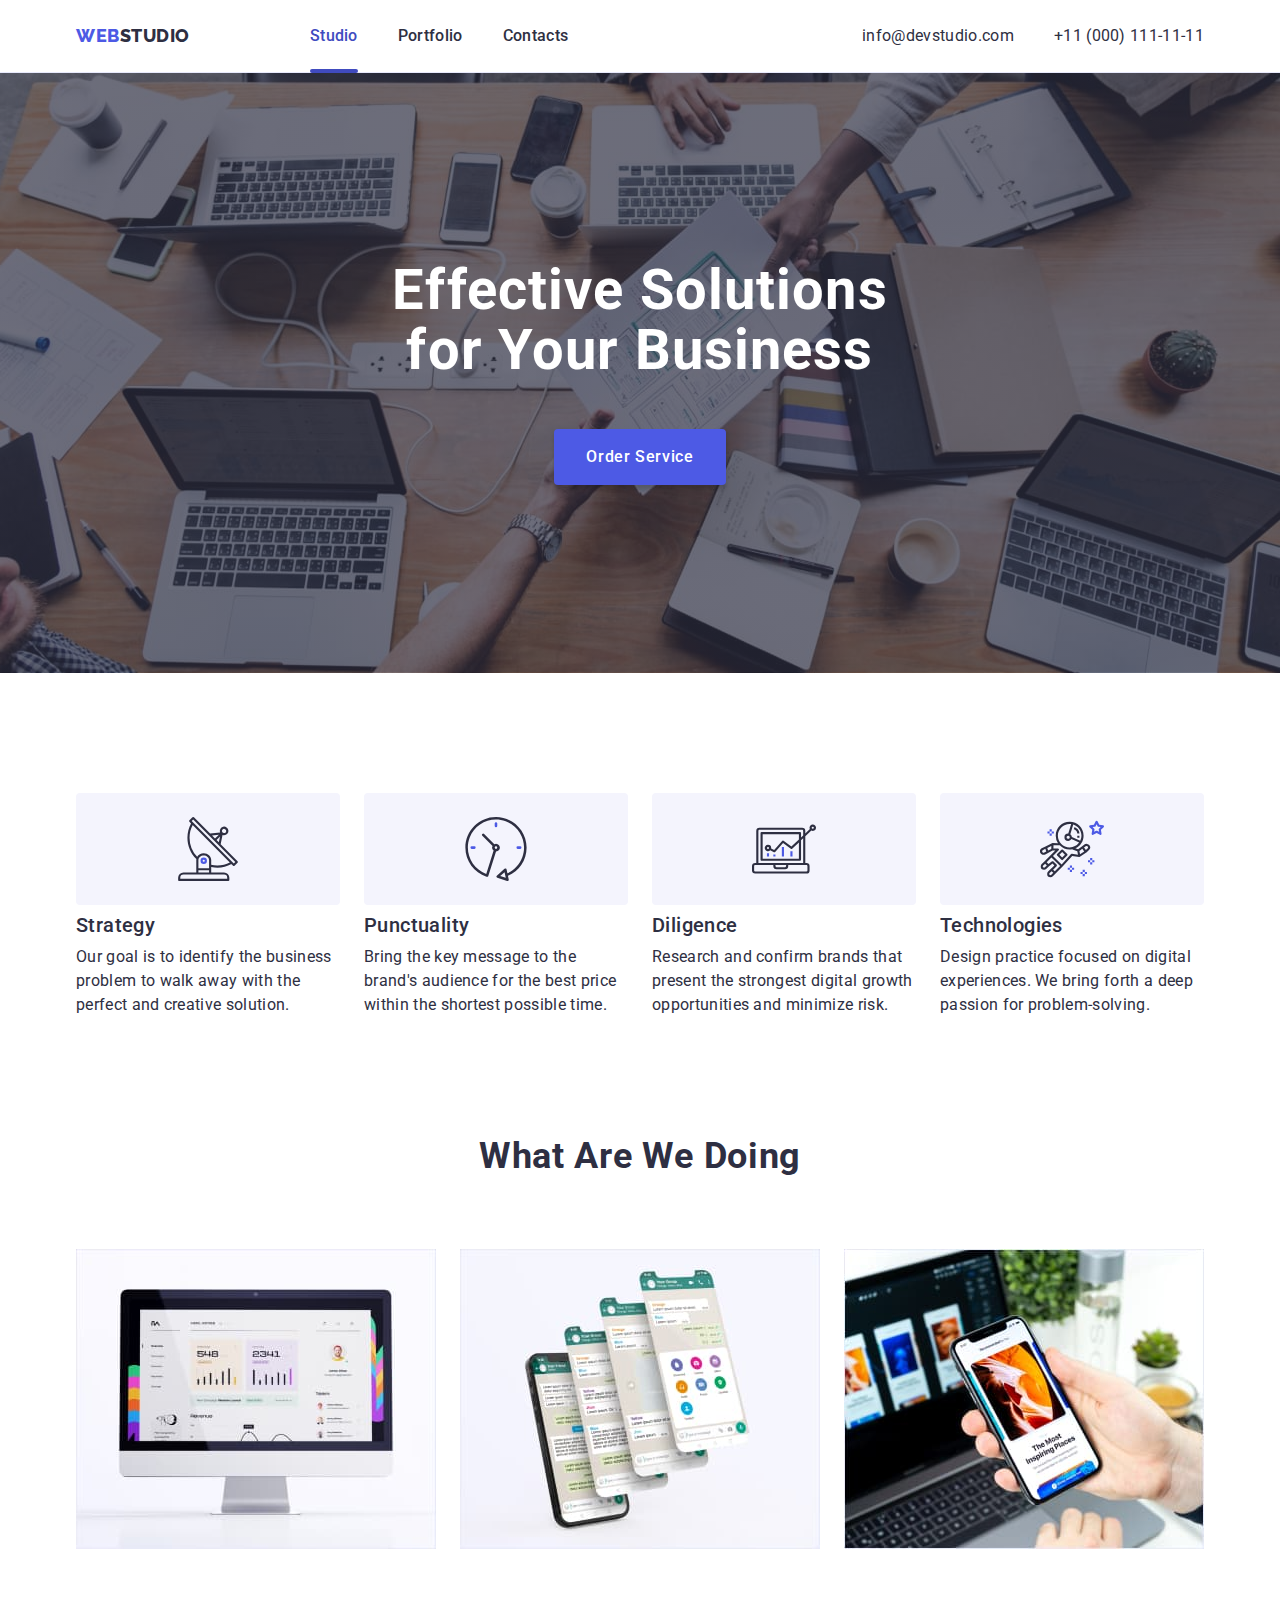
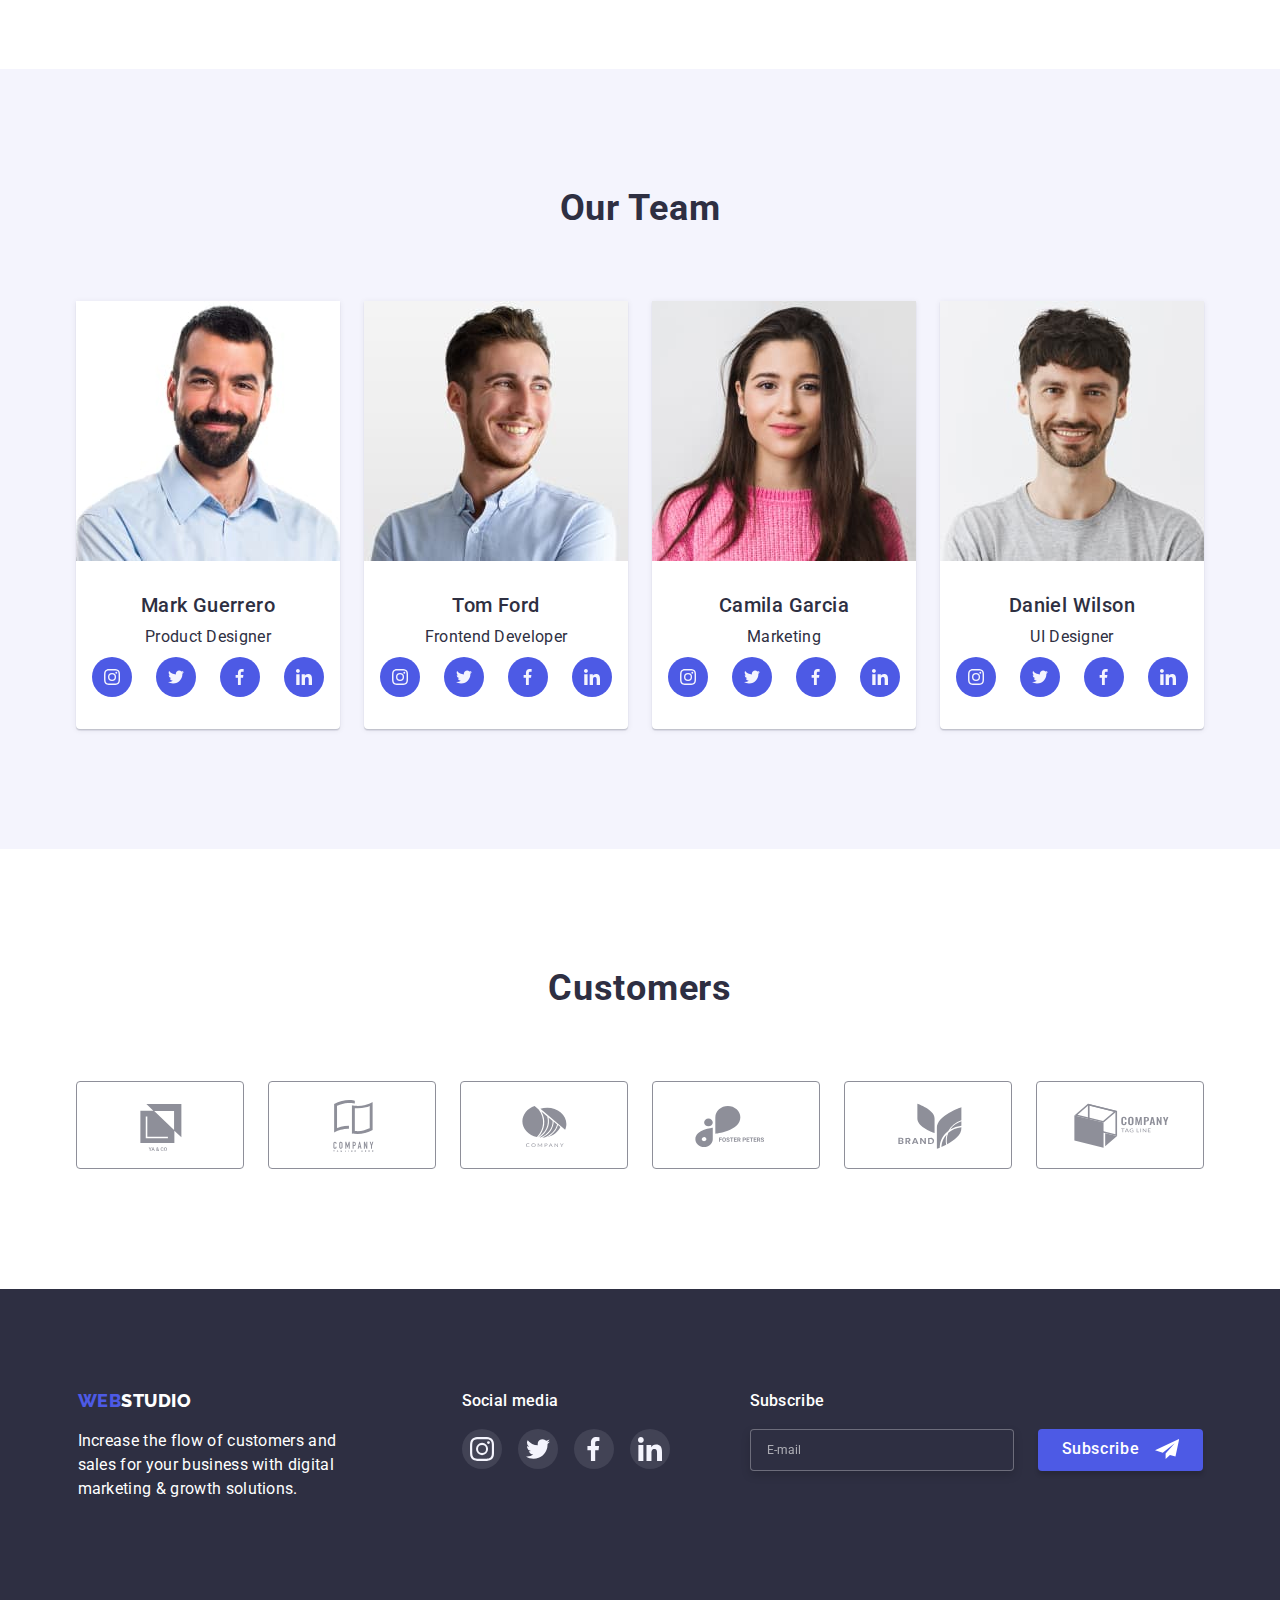
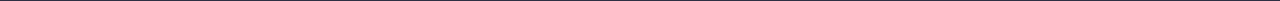
==== commit ed776f61: "Update 3" ====
--- a/index.html
+++ b/index.html
@@ -1,669 +1,522 @@
 <!DOCTYPE html>
 <html lang="en">
-  <head>
-    <meta charset="UTF-8" />
-    <meta http-equiv="X-UA-Compatible" content="IE=edge" />
-    <meta name="viewport" content="width=device-width, initial-scale=1.0" />
-    <meta name="viewport" content="width=device-width, initial-scale=1.0" />
-    <title>WebStudio</title>
-
-    <link rel="preconnect" href="https://fonts.googleapis.com" />
-    <link rel="preconnect" href="https://fonts.gstatic.com" crossorigin />
-    <link
-      href="https://fonts.googleapis.com/css2?family=Raleway:wght@800&family=Roboto:wght@400;500;700;900&display=swap"
-      rel="stylesheet"
-    />
-
-    <link
-      rel="stylesheet"
-      href="https://cdnjs.cloudflare.com/ajax/libs/modern-normalize/1.1.0/modern-normalize.min.css"
-    />
-    <link rel="stylesheet" href="./css/reset.css" />
-    <link rel="stylesheet" href="./css/styles.css" />
-  </head>
-
-  <body>
-    <!-- Hrader -->
-    <header class="header">
-      <div class="container header-container">
-        <nav class="nav">
-          <a href="./index.html" class="logo logo-nav"
-            ><span class="logo-accent">Web</span>Studio</a
-          >
-
-          <button class="menu-btn js-open-menu" aria-expanded="false" aria-controls="mobile-menu">
-            <svg class="nav-icon" width="32" height="22">
-              <use href="./images/icons.svg#menu"></use>
+
+<head>
+  <meta charset="UTF-8" />
+  <meta http-equiv="X-UA-Compatible" content="IE=edge" />
+  <meta name="viewport" content="width=device-width, initial-scale=1.0" />
+  <meta name="viewport" content="width=device-width, initial-scale=1.0" />
+  <title>WebStudio</title>
+
+  <link rel="preconnect" href="https://fonts.googleapis.com" />
+  <link rel="preconnect" href="https://fonts.gstatic.com" crossorigin />
+  <link href="https://fonts.googleapis.com/css2?family=Raleway:wght@800&family=Roboto:wght@400;500;700;900&display=swap"
+    rel="stylesheet" />
+
+  <link rel="stylesheet"
+    href="https://cdnjs.cloudflare.com/ajax/libs/modern-normalize/1.1.0/modern-normalize.min.css" />
+  <link rel="stylesheet" href="./css/reset.css" />
+  <link rel="stylesheet" href="./css/styles.css" />
+</head>
+
+<body>
+  <!-- Hrader -->
+  <header class="header">
+    <div class="container header-container">
+      <nav class="nav">
+        <a href="./index.html" class="logo logo-nav"><span class="logo-accent">Web</span>Studio</a>
+
+        <button class="menu-btn js-open-menu" aria-expanded="false" aria-controls="mobile-menu">
+          <svg class="nav-icon" width="32" height="22">
+            <use href="./images/icons.svg#menu"></use>
+          </svg>
+        </button>
+
+        <ul class="nav-list list">
+          <li class="nav-item">
+            <a href="./index.html" class="nav-link current">Studio</a>
+          </li>
+          <li class="nav-item"><a href="./portfolio.html" class="nav-link">Portfolio</a></li>
+          <li class="nav-item"><a href="" class="nav-link">Contacts</a></li>
+        </ul>
+      </nav>
+      <address class="address">
+        <ul class="address-list list">
+          <li class="address-item">
+            <a href="mailto:info@devstudio.com" class="address-link">info@devstudio.com</a>
+          </li>
+          <li class="address-item">
+            <a href="tel:+110001111111" class="address-link">+11 (000) 111-11-11</a>
+          </li>
+        </ul>
+      </address>
+    </div>
+  </header>
+  <!-- Main -->
+  <main>
+    <section class="hero">
+      <h1 class="hero-title">Effective Solutions for Your Business</h1>
+      <button type="button" class="hero-button button" data-modal-open>Order Service</button>
+    </section>
+    <section class="features">
+      <div class="container">
+        <h2 class="section-title visually-hidden">Features</h2>
+        <ul class="features-list list">
+          <li class="feature-item">
+            <div class="feature-block-icon">
+              <svg class="feature-icon" width="64" height="64">
+                <use href="./images/icons.svg#feature_1"></use>
+              </svg>
+            </div>
+            <h3 class="feature-title">Strategy</h3>
+            <p class="text">
+              Our goal is to identify the business problem to walk away with the perfect and
+              creative solution.
+            </p>
+          </li>
+          <li class="feature-item">
+            <div class="feature-block-icon">
+              <svg class="feature-icon" width="64" height="64">
+                <use href="./images/icons.svg#feature_2"></use>
+              </svg>
+            </div>
+            <h3 class="feature-title">Punctuality</h3>
+            <p class="text">
+              Bring the key message to the brand's audience for the best price within the shortest
+              possible time.
+            </p>
+          </li>
+          <li class="feature-item">
+            <div class="feature-block-icon">
+              <svg class="feature-icon" width="64" height="64">
+                <use href="./images/icons.svg#feature_3"></use>
+              </svg>
+            </div>
+            <h3 class="feature-title">Diligence</h3>
+            <p class="text">
+              Research and confirm brands that present the strongest digital growth opportunities
+              and minimize risk.
+            </p>
+          </li>
+          <li class="feature-item">
+            <div class="feature-block-icon">
+              <svg class="feature-icon" width="64" height="64">
+                <use href="./images/icons.svg#feature_4"></use>
+              </svg>
+            </div>
+            <h3 class="feature-title">Technologies</h3>
+            <p class="text">
+              Design practice focused on digital experiences. We bring forth a deep passion for
+              problem-solving.
+            </p>
+          </li>
+        </ul>
+      </div>
+    </section>
+    <section class="occupation">
+      <div class="container">
+        <h2 class="section-title">What are we doing</h2>
+        <ul class="occupation-list list">
+          <li class="occupation-item">
+            <img srcset="./images/img1.jpg 1x, ./images/img1@2x.jpg 2x" src="./images/img1.jpg" alt="PC" width="360" />
+          </li>
+          <li class="occupation-item">
+            <img srcset="./images/img2.jpg 1x, ./images/img2@2x.jpg 2x" src="./images/img2.jpg" alt="Phone's displays"
+              width="360" />
+          </li>
+          <li class="occupation-item">
+            <img srcset="./images/img3.jpg 1x, ./images/img3@2x.jpg 2x" src="./images/img3.jpg" alt="Phone and notebook"
+              width="360" />
+          </li>
+        </ul>
+      </div>
+    </section>
+    <section class="team">
+      <div class="container">
+        <h2 class="section-title">Our Team</h2>
+        <ul class="team-list list">
+          <li class="team-item">
+            <img srcset="./images/photo1.jpg 1x, ./images/photo1@2x.jpg 2x" src="./images/photo1.jpg"
+              alt="Photo of Product Designer" width="264" />
+            <div class="team-label">
+              <h3 class="team-title">Mark Guerrero</h3>
+              <p class="team-text text">Product Designer</p>
+              <ul class="team-svg-list list">
+                <li class="team-svg-item">
+                  <a href="" class="team-svg-link" target="_blank" rel="noopener noreferrer nofollow">
+                    <svg class="team-svg-icon" width="16" height="16">
+                      <use href="./images/icons.svg#instagram"></use>
+                    </svg>
+                  </a>
+                </li>
+                <li class="team-svg-item">
+                  <a href="" class="team-svg-link" target="_blank" rel="noopener noreferrer nofollow">
+                    <svg class="team-svg-icon" width="16" height="16">
+                      <use href="./images/icons.svg#twitter"></use>
+                    </svg>
+                  </a>
+                </li>
+                <li class="team-svg-item">
+                  <a href="" class="team-svg-link" target="_blank" rel="noopener noreferrer nofollow">
+                    <svg class="team-svg-icon" width="16" height="16">
+                      <use href="./images/icons.svg#facebook"></use>
+                    </svg>
+                  </a>
+                </li>
+                <li class="team-svg-item">
+                  <a href="" class="team-svg-link" target="_blank" rel="noopener noreferrer nofollow">
+                    <svg class="team-svg-icon" width="16" height="16">
+                      <use href="./images/icons.svg#linkedin"></use>
+                    </svg>
+                  </a>
+                </li>
+              </ul>
+            </div>
+          </li>
+          <li class="team-item">
+            <img srcset="./images/photo2.jpg 1x, ./images/photo2@2x.jpg 2x" src="./images/photo2.jpg"
+              alt="Photo of Frontend Developer" width="264" />
+            <div class="team-label">
+              <h3 class="team-title">Tom Ford</h3>
+              <p class="team-text text">Frontend Developer</p>
+              <ul class="team-svg-list list">
+                <li class="team-svg-item">
+                  <a href="" class="team-svg-link" target="_blank" rel="noopener noreferrer nofollow">
+                    <svg class="team-svg-icon" width="16" height="16">
+                      <use href="./images/icons.svg#instagram"></use>
+                    </svg>
+                  </a>
+                </li>
+                <li class="team-svg-item">
+                  <a href="" class="team-svg-link" target="_blank" rel="noopener noreferrer nofollow">
+                    <svg class="team-svg-icon" width="16" height="16">
+                      <use href="./images/icons.svg#twitter"></use>
+                    </svg>
+                  </a>
+                </li>
+                <li class="team-svg-item">
+                  <a href="" class="team-svg-link" target="_blank" rel="noopener noreferrer nofollow">
+                    <svg class="team-svg-icon" width="16" height="16">
+                      <use href="./images/icons.svg#facebook"></use>
+                    </svg>
+                  </a>
+                </li>
+                <li class="team-svg-item">
+                  <a href="" class="team-svg-link" target="_blank" rel="noopener noreferrer nofollow">
+                    <svg class="team-svg-icon" width="16" height="16">
+                      <use href="./images/icons.svg#linkedin"></use>
+                    </svg>
+                  </a>
+                </li>
+              </ul>
+            </div>
+          </li>
+          <li class="team-item">
+            <img srcset="./images/photo3.jpg 1x, ./images/photo3@2x.jpg 2x" src="./images/photo3.jpg"
+              alt="Photo of Marketing" width="264" />
+            <div class="team-label">
+              <h3 class="team-title">Camila Garcia</h3>
+              <p class="team-text text">Marketing</p>
+              <ul class="team-svg-list list">
+                <li class="team-svg-item">
+                  <a href="" class="team-svg-link" target="_blank" rel="noopener noreferrer nofollow">
+                    <svg class="team-svg-icon" width="16" height="16">
+                      <use href="./images/icons.svg#instagram"></use>
+                    </svg>
+                  </a>
+                </li>
+                <li class="team-svg-item">
+                  <a href="" class="team-svg-link" target="_blank" rel="noopener noreferrer nofollow">
+                    <svg class="team-svg-icon" width="16" height="16">
+                      <use href="./images/icons.svg#twitter"></use>
+                    </svg>
+                  </a>
+                </li>
+                <li class="team-svg-item">
+                  <a href="" class="team-svg-link" target="_blank" rel="noopener noreferrer nofollow">
+                    <svg class="team-svg-icon" width="16" height="16">
+                      <use href="./images/icons.svg#facebook"></use>
+                    </svg>
+                  </a>
+                </li>
+                <li class="team-svg-item">
+                  <a href="" class="team-svg-link" target="_blank" rel="noopener noreferrer nofollow">
+                    <svg class="team-svg-icon" width="16" height="16">
+                      <use href="./images/icons.svg#linkedin"></use>
+                    </svg>
+                  </a>
+                </li>
+              </ul>
+            </div>
+          </li>
+          <li class="team-item">
+            <img srcset="./images/photo4.jpg 1x, ./images/photo4@2x.jpg 2x" src="./images/photo4.jpg"
+              alt="Photo of UI Designer" width="264" />
+            <div class="team-label">
+              <h3 class="team-title">Daniel Wilson</h3>
+              <p class="team-text text">UI Designer</p>
+              <ul class="team-svg-list list">
+                <li class="team-svg-item">
+                  <a href="" class="team-svg-link" target="_blank" rel="noopener noreferrer nofollow">
+                    <svg class="team-svg-icon" width="16" height="16">
+                      <use href="./images/icons.svg#instagram"></use>
+                    </svg>
+                  </a>
+                </li>
+                <li class="team-svg-item">
+                  <a href="" class="team-svg-link" target="_blank" rel="noopener noreferrer nofollow">
+                    <svg class="team-svg-icon" width="16" height="16">
+                      <use href="./images/icons.svg#twitter"></use>
+                    </svg>
+                  </a>
+                </li>
+                <li class="team-svg-item">
+                  <a href="" class="team-svg-link" target="_blank" rel="noopener noreferrer nofollow">
+                    <svg class="team-svg-icon" width="16" height="16">
+                      <use href="./images/icons.svg#facebook"></use>
+                    </svg>
+                  </a>
+                </li>
+                <li class="team-svg-item">
+                  <a href="" class="team-svg-link" target="_blank" rel="noopener noreferrer nofollow">
+                    <svg class="team-svg-icon" width="16" height="16">
+                      <use href="./images/icons.svg#linkedin"></use>
+                    </svg>
+                  </a>
+                </li>
+              </ul>
+            </div>
+          </li>
+        </ul>
+      </div>
+    </section>
+    <section class="customers">
+      <div class="container">
+        <h2 class="section-title">Customers</h2>
+        <ul class="customers-list list">
+          <li class="customer-item">
+            <a href="" class="customer-link" target="_blank" rel="noopener noregerrer nogollow">
+              <svg class="customer-icon" width="104" height="56">
+                <use href="./images/icons.svg#client_1"></use>
+              </svg>
+            </a>
+          </li>
+          <li class="customer-item">
+            <a href="" class="customer-link" target="_blank" rel="noopener noregerrer nogollow">
+              <svg class="customer-icon" width="104" height="56">
+                <use href="./images/icons.svg#client_2"></use>
+              </svg>
+            </a>
+          </li>
+          <li class="customer-item">
+            <a href="" class="customer-link" target="_blank" rel="noopener noregerrer nogollow">
+              <svg class="customer-icon" width="104" height="56">
+                <use href="./images/icons.svg#client_3"></use>
+              </svg>
+            </a>
+          </li>
+          <li class="customer-item">
+            <a href="" class="customer-link" target="_blank" rel="noopener noregerrer nogollow">
+              <svg class="customer-icon" width="104" height="56">
+                <use href="./images/icons.svg#client_4"></use>
+              </svg>
+            </a>
+          </li>
+          <li class="customer-item">
+            <a href="" class="customer-link" target="_blank" rel="noopener noregerrer nogollow">
+              <svg class="customer-icon" width="104" height="56">
+                <use href="./images/icons.svg#client_5"></use>
+              </svg>
+            </a>
+          </li>
+          <li class="customer-item">
+            <a href="" class="customer-link" target="_blank" rel="noopener noregerrer nogollow">
+              <svg class="customer-icon" width="104" height="56">
+                <use href="./images/icons.svg#client_6"></use>
+              </svg>
+            </a>
+          </li>
+        </ul>
+      </div>
+    </section>
+    <div class="backdrop is-hidden" data-modal>
+      <div class="modal">
+        <button class="modal-close-btn" type="button" data-modal-close>
+          <svg class="modal-icon" width="8" height="8">
+            <use href="./images/icons.svg#close"></use>
+          </svg>
+        </button>
+        <p class="nodal-title">Leave your contacts and we will call you back</p>
+        <form class="modal-form">
+          <div class="modal-form-input">
+            <div class="modal-input-wrapper">
+              <label class="modal-label" for="name">Name</label>
+              <div class="modal-input-container">
+                <input type="text" class="modal-input" name="name" id="name" />
+                <svg class="modal-input-icon" width="18" height="18">
+                  <use href="./images/icons.svg#man"></use>
+                </svg>
+              </div>
+            </div>
+            <div class="modal-input-wrapper">
+              <label class="modal-label" for="phone">Phone</label>
+              <div class="modal-input-container">
+                <input type="tel" class="modal-input" name="phone" id="phone" />
+                <svg class="modal-input-icon" width="18" height="24">
+                  <use href="./images/icons.svg#tel"></use>
+                </svg>
+              </div>
+            </div>
+            <div class="modal-input-wrapper">
+              <label class="modal-label" for="email">Email</label>
+              <div class="modal-input-container">
+                <input type="email" class="modal-input" name="email" id="email" />
+                <svg class="modal-input-icon" width="18" height="24">
+                  <use href="./images/icons.svg#mail"></use>
+                </svg>
+              </div>
+            </div>
+            <div class="modal-input-wrapper">
+              <label class="modal-label">Comment</label>
+              <textarea name="comment" class="modal-textarea" placeholder="Text input"></textarea>
+            </div>
+          </div>
+          <label class="modal-policy-label">
+            <input class="policy-input" type="checkbox" name="policy" />
+            <span class="policy-checkbox"></span>
+            <span class="modal-policy-text">I accept the terms and conditions of the
+              <a href="" class="modal-policy-link" target="_blank">Privacy Policy</a></span>
+          </label>
+
+          <button class="modal-send-btn button" type="submit">Send</button>
+        </form>
+      </div>
+    </div>
+  </main>
+  <!-- Footer -->
+  <footer class="footer">
+    <div class="container">
+      <div class="footer-logo-wrapper">
+        <a href="./index.html" class="logo logo-footer"><span class="logo-accent">Web</span>Studio</a>
+        <p class="footer-text text">
+          Increase the flow of customers and sales for your business with digital marketing &
+          growth solutions.
+        </p>
+      </div>
+      <div class="footer-social-media">
+        <p class="footer-social-media-title">Social media</p>
+        <ul class="social-media-list list">
+          <li class="footer-social-media-item">
+            <a href="" class="footer-social-media-link" target="_blank" rel="noopener noreferrer nofollow">
+              <svg class="footer-social-media-icon" width="24" height="24">
+                <use href="./images/icons.svg#instagram"></use>
+              </svg>
+            </a>
+          </li>
+          <li class="footer-social-media-item">
+            <a href="" class="footer-social-media-link" target="_blank" rel="noopener noreferrer nofollow">
+              <svg class="footer-social-media-icon" width="24" height="24">
+                <use href="./images/icons.svg#twitter"></use>
+              </svg>
+            </a>
+          </li>
+          <li class="footer-social-media-item">
+            <a href="" class="footer-social-media-link" target="_blank" rel="noopener noreferrer nofollow">
+              <svg class="footer-social-media-icon" width="24" height="24">
+                <use href="./images/icons.svg#facebook"></use>
+              </svg>
+            </a>
+          </li>
+          <li class="footer-social-media-item">
+            <a href="" class="footer-social-media-link" target="_blank" rel="noopener noreferrer nofollow">
+              <svg class="footer-social-media-icon" width="24" height="24">
+                <use href="./images/icons.svg#linkedin"></use>
+              </svg>
+            </a>
+          </li>
+        </ul>
+      </div>
+      <div class="subscribe">
+        <p class="subscribe-form-title">Subscribe</p>
+        <form class="subscribe-form">
+          <label class="subscribe-label">
+            <input class="subscribe-input" type="email" name="email" placeholder="E-mail" />
+            <!-- <span class="subscribe-label-text">E-mail</span> -->
+          </label>
+          <button class="subscribe-btn button" type="submit">
+            Subscribe
+            <svg class="send-icon" width="24" height="24">
+              <use href="./images/icons.svg#send"></use>
             </svg>
           </button>
-
-          <ul class="nav-list list">
+        </form>
+      </div>
+    </div>
+  </footer>
+  <div class="mobile-menu-container container js-menu-container" id="mobile-menu">
+    <div class="menu-wrap">
+      <button class="menu-close-btn js-close-menu" type="button">
+        <svg class="menu-icon" width="8" height="8">
+          <use href="./images/icons.svg#close"></use>
+        </svg>
+      </button>
+      <div class="menu-container">
+        <nav class="mobile-nav">
+          <ul class="mobile-nav-list list">
             <li class="nav-item">
-              <a href="./index.html" class="nav-link current">Studio</a>
+              <a href="./index.html" class="nav-link mobile-menu-current">Studio</a>
             </li>
             <li class="nav-item"><a href="./portfolio.html" class="nav-link">Portfolio</a></li>
             <li class="nav-item"><a href="" class="nav-link">Contacts</a></li>
           </ul>
         </nav>
-        <address class="address">
-          <ul class="address-list list">
-            <li class="address-item">
-              <a href="mailto:info@devstudio.com" class="address-link">info@devstudio.com</a>
+        <div class="address-wrap">
+          <address class="mobile-address">
+            <ul class="address-list list">
+              <li class="address-item">
+                <a href="tel:+110001111111" class="address-link tel">+11 (000) 111-11-11</a>
+              </li>
+              <li class="address-item">
+                <a href="mailto:info@devstudio.com" class="address-link mail">info@devstudio.com</a>
+              </li>
+            </ul>
+          </address>
+          <ul class="menu-social-media-list list">
+            <li class="menu-social-media-item">
+              <a href="" class="team-svg-link" target="_blank" rel="noopener noreferrer nofollow">
+                <svg class="team-svg-icon" width="24" height="24">
+                  <use href="./images/icons.svg#instagram"></use>
+                </svg>
+              </a>
             </li>
-            <li class="address-item">
-              <a href="tel:+110001111111" class="address-link">+11 (000) 111-11-11</a>
+            <li class="menu-social-media-item">
+              <a href="" class="team-svg-link" target="_blank" rel="noopener noreferrer nofollow">
+                <svg class="team-svg-icon" width="24" height="24">
+                  <use href="./images/icons.svg#twitter"></use>
+                </svg>
+              </a>
             </li>
-          </ul>
-        </address>
-      </div>
-    </header>
-    <!-- Main -->
-    <main>
-      <section class="hero">
-        <h1 class="hero-title">Effective Solutions for Your Business</h1>
-        <button type="button" class="hero-button button" data-modal-open>Order Service</button>
-      </section>
-      <section class="features">
-        <div class="container">
-          <h2 class="section-title visually-hidden">Features</h2>
-          <ul class="features-list list">
-            <li class="feature-item">
-              <div class="feature-block-icon">
-                <svg class="feature-icon" width="64" height="64">
-                  <use href="./images/icons.svg#feature_1"></use>
-                </svg>
-              </div>
-              <h3 class="feature-title">Strategy</h3>
-              <p class="text">
-                Our goal is to identify the business problem to walk away with the perfect and
-                creative solution.
-              </p>
+            <li class="menu-social-media-item">
+              <a href="" class="team-svg-link" target="_blank" rel="noopener noreferrer nofollow">
+                <svg class="team-svg-icon" width="24" height="24">
+                  <use href="./images/icons.svg#facebook"></use>
+                </svg>
+              </a>
             </li>
-            <li class="feature-item">
-              <div class="feature-block-icon">
-                <svg class="feature-icon" width="64" height="64">
-                  <use href="./images/icons.svg#feature_2"></use>
-                </svg>
-              </div>
-              <h3 class="feature-title">Punctuality</h3>
-              <p class="text">
-                Bring the key message to the brand's audience for the best price within the shortest
-                possible time.
-              </p>
-            </li>
-            <li class="feature-item">
-              <div class="feature-block-icon">
-                <svg class="feature-icon" width="64" height="64">
-                  <use href="./images/icons.svg#feature_3"></use>
-                </svg>
-              </div>
-              <h3 class="feature-title">Diligence</h3>
-              <p class="text">
-                Research and confirm brands that present the strongest digital growth opportunities
-                and minimize risk.
-              </p>
-            </li>
-            <li class="feature-item">
-              <div class="feature-block-icon">
-                <svg class="feature-icon" width="64" height="64">
-                  <use href="./images/icons.svg#feature_4"></use>
-                </svg>
-              </div>
-              <h3 class="feature-title">Technologies</h3>
-              <p class="text">
-                Design practice focused on digital experiences. We bring forth a deep passion for
-                problem-solving.
-              </p>
+            <li class="menu-social-media-item">
+              <a href="" class="team-svg-link" target="_blank" rel="noopener noreferrer nofollow">
+                <svg class="team-svg-icon" width="24" height="24">
+                  <use href="./images/icons.svg#linkedin"></use>
+                </svg>
+              </a>
             </li>
           </ul>
         </div>
-      </section>
-      <section class="occupation">
-        <div class="container">
-          <h2 class="section-title">What are we doing</h2>
-          <ul class="occupation-list list">
-            <li class="occupation-item">
-              <img
-                srcset="./images/img1.jpg 1x, ./images/img1@2x.jpg 2x"
-                src="./images/img1.jpg"
-                alt="PC"
-                width="360"
-              />
-            </li>
-            <li class="occupation-item">
-              <img
-                srcset="./images/img2.jpg 1x, ./images/img2@2x.jpg 2x"
-                src="./images/img2.jpg"
-                alt="Phone's displays"
-                width="360"
-              />
-            </li>
-            <li class="occupation-item">
-              <img
-                srcset="./images/img3.jpg 1x, ./images/img3@2x.jpg 2x"
-                src="./images/img3.jpg"
-                alt="Phone and notebook"
-                width="360"
-              />
-            </li>
-          </ul>
-        </div>
-      </section>
-      <section class="team">
-        <div class="container">
-          <div class="team-container">
-            <h2 class="section-title">Our Team</h2>
-            <ul class="team-list list">
-              <li class="team-item">
-                <img
-                  srcset="./images/photo1.jpg 1x, ./images/photo1@2x.jpg 2x"
-                  src="./images/photo1.jpg"
-                  alt="Photo of Product Designer"
-                  width="264"
-                />
-                <div class="team-label">
-                  <h3 class="team-title">Mark Guerrero</h3>
-                  <p class="team-text text">Product Designer</p>
-                  <ul class="team-svg-list list">
-                    <li class="team-svg-item">
-                      <a
-                        href=""
-                        class="team-svg-link"
-                        target="_blank"
-                        rel="noopener noreferrer nofollow"
-                      >
-                        <svg class="team-svg-icon" width="16" height="16">
-                          <use href="./images/icons.svg#instagram"></use>
-                        </svg>
-                      </a>
-                    </li>
-                    <li class="team-svg-item">
-                      <a
-                        href=""
-                        class="team-svg-link"
-                        target="_blank"
-                        rel="noopener noreferrer nofollow"
-                      >
-                        <svg class="team-svg-icon" width="16" height="16">
-                          <use href="./images/icons.svg#twitter"></use>
-                        </svg>
-                      </a>
-                    </li>
-                    <li class="team-svg-item">
-                      <a
-                        href=""
-                        class="team-svg-link"
-                        target="_blank"
-                        rel="noopener noreferrer nofollow"
-                      >
-                        <svg class="team-svg-icon" width="16" height="16">
-                          <use href="./images/icons.svg#facebook"></use>
-                        </svg>
-                      </a>
-                    </li>
-                    <li class="team-svg-item">
-                      <a
-                        href=""
-                        class="team-svg-link"
-                        target="_blank"
-                        rel="noopener noreferrer nofollow"
-                      >
-                        <svg class="team-svg-icon" width="16" height="16">
-                          <use href="./images/icons.svg#linkedin"></use>
-                        </svg>
-                      </a>
-                    </li>
-                  </ul>
-                </div>
-              </li>
-              <li class="team-item">
-                <img
-                  srcset="./images/photo2.jpg 1x, ./images/photo2@2x.jpg 2x"
-                  src="./images/photo2.jpg"
-                  alt="Photo of Frontend Developer"
-                  width="264"
-                />
-                <div class="team-label">
-                  <h3 class="team-title">Tom Ford</h3>
-                  <p class="team-text text">Frontend Developer</p>
-                  <ul class="team-svg-list list">
-                    <li class="team-svg-item">
-                      <a
-                        href=""
-                        class="team-svg-link"
-                        target="_blank"
-                        rel="noopener noreferrer nofollow"
-                      >
-                        <svg class="team-svg-icon" width="16" height="16">
-                          <use href="./images/icons.svg#instagram"></use>
-                        </svg>
-                      </a>
-                    </li>
-                    <li class="team-svg-item">
-                      <a
-                        href=""
-                        class="team-svg-link"
-                        target="_blank"
-                        rel="noopener noreferrer nofollow"
-                      >
-                        <svg class="team-svg-icon" width="16" height="16">
-                          <use href="./images/icons.svg#twitter"></use>
-                        </svg>
-                      </a>
-                    </li>
-                    <li class="team-svg-item">
-                      <a
-                        href=""
-                        class="team-svg-link"
-                        target="_blank"
-                        rel="noopener noreferrer nofollow"
-                      >
-                        <svg class="team-svg-icon" width="16" height="16">
-                          <use href="./images/icons.svg#facebook"></use>
-                        </svg>
-                      </a>
-                    </li>
-                    <li class="team-svg-item">
-                      <a
-                        href=""
-                        class="team-svg-link"
-                        target="_blank"
-                        rel="noopener noreferrer nofollow"
-                      >
-                        <svg class="team-svg-icon" width="16" height="16">
-                          <use href="./images/icons.svg#linkedin"></use>
-                        </svg>
-                      </a>
-                    </li>
-                  </ul>
-                </div>
-              </li>
-              <li class="team-item">
-                <img
-                  srcset="./images/photo3.jpg 1x, ./images/photo3@2x.jpg 2x"
-                  src="./images/photo3.jpg"
-                  alt="Photo of Marketing"
-                  width="264"
-                />
-                <div class="team-label">
-                  <h3 class="team-title">Camila Garcia</h3>
-                  <p class="team-text text">Marketing</p>
-                  <ul class="team-svg-list list">
-                    <li class="team-svg-item">
-                      <a
-                        href=""
-                        class="team-svg-link"
-                        target="_blank"
-                        rel="noopener noreferrer nofollow"
-                      >
-                        <svg class="team-svg-icon" width="16" height="16">
-                          <use href="./images/icons.svg#instagram"></use>
-                        </svg>
-                      </a>
-                    </li>
-                    <li class="team-svg-item">
-                      <a
-                        href=""
-                        class="team-svg-link"
-                        target="_blank"
-                        rel="noopener noreferrer nofollow"
-                      >
-                        <svg class="team-svg-icon" width="16" height="16">
-                          <use href="./images/icons.svg#twitter"></use>
-                        </svg>
-                      </a>
-                    </li>
-                    <li class="team-svg-item">
-                      <a
-                        href=""
-                        class="team-svg-link"
-                        target="_blank"
-                        rel="noopener noreferrer nofollow"
-                      >
-                        <svg class="team-svg-icon" width="16" height="16">
-                          <use href="./images/icons.svg#facebook"></use>
-                        </svg>
-                      </a>
-                    </li>
-                    <li class="team-svg-item">
-                      <a
-                        href=""
-                        class="team-svg-link"
-                        target="_blank"
-                        rel="noopener noreferrer nofollow"
-                      >
-                        <svg class="team-svg-icon" width="16" height="16">
-                          <use href="./images/icons.svg#linkedin"></use>
-                        </svg>
-                      </a>
-                    </li>
-                  </ul>
-                </div>
-              </li>
-              <li class="team-item">
-                <img
-                  srcset="./images/photo4.jpg 1x, ./images/photo4@2x.jpg 2x"
-                  src="./images/photo4.jpg"
-                  alt="Photo of UI Designer"
-                  width="264"
-                />
-                <div class="team-label">
-                  <h3 class="team-title">Daniel Wilson</h3>
-                  <p class="team-text text">UI Designer</p>
-                  <ul class="team-svg-list list">
-                    <li class="team-svg-item">
-                      <a
-                        href=""
-                        class="team-svg-link"
-                        target="_blank"
-                        rel="noopener noreferrer nofollow"
-                      >
-                        <svg class="team-svg-icon" width="16" height="16">
-                          <use href="./images/icons.svg#instagram"></use>
-                        </svg>
-                      </a>
-                    </li>
-                    <li class="team-svg-item">
-                      <a
-                        href=""
-                        class="team-svg-link"
-                        target="_blank"
-                        rel="noopener noreferrer nofollow"
-                      >
-                        <svg class="team-svg-icon" width="16" height="16">
-                          <use href="./images/icons.svg#twitter"></use>
-                        </svg>
-                      </a>
-                    </li>
-                    <li class="team-svg-item">
-                      <a
-                        href=""
-                        class="team-svg-link"
-                        target="_blank"
-                        rel="noopener noreferrer nofollow"
-                      >
-                        <svg class="team-svg-icon" width="16" height="16">
-                          <use href="./images/icons.svg#facebook"></use>
-                        </svg>
-                      </a>
-                    </li>
-                    <li class="team-svg-item">
-                      <a
-                        href=""
-                        class="team-svg-link"
-                        target="_blank"
-                        rel="noopener noreferrer nofollow"
-                      >
-                        <svg class="team-svg-icon" width="16" height="16">
-                          <use href="./images/icons.svg#linkedin"></use>
-                        </svg>
-                      </a>
-                    </li>
-                  </ul>
-                </div>
-              </li>
-            </ul>
-          </div>
-        </div>
-      </section>
-      <section class="customers">
-        <div class="container">
-          <div class="customers-container">
-            <h2 class="section-title">Customers</h2>
-            <ul class="customers-list list">
-              <li class="customer-item">
-                <a href="" class="customer-link" target="_blank" rel="noopener noregerrer nogollow">
-                  <svg class="customer-icon" width="104" height="56">
-                    <use href="./images/icons.svg#client_1"></use>
-                  </svg>
-                </a>
-              </li>
-              <li class="customer-item">
-                <a href="" class="customer-link" target="_blank" rel="noopener noregerrer nogollow">
-                  <svg class="customer-icon" width="104" height="56">
-                    <use href="./images/icons.svg#client_2"></use>
-                  </svg>
-                </a>
-              </li>
-              <li class="customer-item">
-                <a href="" class="customer-link" target="_blank" rel="noopener noregerrer nogollow">
-                  <svg class="customer-icon" width="104" height="56">
-                    <use href="./images/icons.svg#client_3"></use>
-                  </svg>
-                </a>
-              </li>
-              <li class="customer-item">
-                <a href="" class="customer-link" target="_blank" rel="noopener noregerrer nogollow">
-                  <svg class="customer-icon" width="104" height="56">
-                    <use href="./images/icons.svg#client_4"></use>
-                  </svg>
-                </a>
-              </li>
-              <li class="customer-item">
-                <a href="" class="customer-link" target="_blank" rel="noopener noregerrer nogollow">
-                  <svg class="customer-icon" width="104" height="56">
-                    <use href="./images/icons.svg#client_5"></use>
-                  </svg>
-                </a>
-              </li>
-              <li class="customer-item">
-                <a href="" class="customer-link" target="_blank" rel="noopener noregerrer nogollow">
-                  <svg class="customer-icon" width="104" height="56">
-                    <use href="./images/icons.svg#client_6"></use>
-                  </svg>
-                </a>
-              </li>
-            </ul>
-          </div>
-        </div>
-      </section>
-      <div class="backdrop is-hidden" data-modal>
-        <div class="modal">
-          <button class="modal-close-btn" type="button" data-modal-close>
-            <svg class="modal-icon" width="8" height="8">
-              <use href="./images/icons.svg#close"></use>
-            </svg>
-          </button>
-          <p class="nodal-title">Leave your contacts and we will call you back</p>
-          <form class="modal-form">
-            <div class="modal-form-input">
-              <div class="modal-input-wrapper">
-                <label class="modal-label" for="name">Name</label>
-                <div class="modal-input-container">
-                  <input type="text" class="modal-input" name="name" id="name" />
-                  <svg class="modal-input-icon" width="18" height="18">
-                    <use href="./images/icons.svg#man"></use>
-                  </svg>
-                </div>
-              </div>
-              <div class="modal-input-wrapper">
-                <label class="modal-label" for="phone">Phone</label>
-                <div class="modal-input-container">
-                  <input type="tel" class="modal-input" name="phone" id="phone" />
-                  <svg class="modal-input-icon" width="18" height="24">
-                    <use href="./images/icons.svg#tel"></use>
-                  </svg>
-                </div>
-              </div>
-              <div class="modal-input-wrapper">
-                <label class="modal-label" for="email">Email</label>
-                <div class="modal-input-container">
-                  <input type="email" class="modal-input" name="email" id="email" />
-                  <svg class="modal-input-icon" width="18" height="24">
-                    <use href="./images/icons.svg#mail"></use>
-                  </svg>
-                </div>
-              </div>
-              <div class="modal-input-wrapper">
-                <label class="modal-label">Comment</label>
-                <textarea name="comment" class="modal-textarea" placeholder="Text input"></textarea>
-              </div>
-            </div>
-            <label class="modal-policy-label">
-              <input class="policy-input" type="checkbox" name="policy" />
-              <span class="policy-checkbox"></span>
-              <span class="modal-policy-text"
-                >I accept the terms and conditions of the
-                <a href="" class="modal-policy-link" target="_blank">Privacy Policy</a></span
-              >
-            </label>
-
-            <button class="modal-send-btn button" type="submit">Send</button>
-          </form>
-        </div>
-      </div>
-    </main>
-    <!-- Footer -->
-    <footer class="footer">
-      <div class="container">
-        <div class="footer-container">
-          <div class="footer-logo-wrapper">
-            <a href="./index.html" class="logo logo-footer"
-              ><span class="logo-accent">Web</span>Studio</a
-            >
-            <p class="footer-text text">
-              Increase the flow of customers and sales for your business with digital marketing &
-              growth solutions.
-            </p>
-          </div>
-          <div class="footer-social-media">
-            <p class="footer-social-media-title">Social media</p>
-            <ul class="social-media-list list">
-              <li class="footer-social-media-item">
-                <a
-                  href=""
-                  class="footer-social-media-link"
-                  target="_blank"
-                  rel="noopener noreferrer nofollow"
-                >
-                  <svg class="footer-social-media-icon" width="24" height="24">
-                    <use href="./images/icons.svg#instagram"></use>
-                  </svg>
-                </a>
-              </li>
-              <li class="footer-social-media-item">
-                <a
-                  href=""
-                  class="footer-social-media-link"
-                  target="_blank"
-                  rel="noopener noreferrer nofollow"
-                >
-                  <svg class="footer-social-media-icon" width="24" height="24">
-                    <use href="./images/icons.svg#twitter"></use>
-                  </svg>
-                </a>
-              </li>
-              <li class="footer-social-media-item">
-                <a
-                  href=""
-                  class="footer-social-media-link"
-                  target="_blank"
-                  rel="noopener noreferrer nofollow"
-                >
-                  <svg class="footer-social-media-icon" width="24" height="24">
-                    <use href="./images/icons.svg#facebook"></use>
-                  </svg>
-                </a>
-              </li>
-              <li class="footer-social-media-item">
-                <a
-                  href=""
-                  class="footer-social-media-link"
-                  target="_blank"
-                  rel="noopener noreferrer nofollow"
-                >
-                  <svg class="footer-social-media-icon" width="24" height="24">
-                    <use href="./images/icons.svg#linkedin"></use>
-                  </svg>
-                </a>
-              </li>
-            </ul>
-          </div>
-          <div class="subscribe">
-            <p class="subscribe-form-title">Subscribe</p>
-            <form class="subscribe-form">
-              <label class="subscribe-label">
-                <input class="subscribe-input" type="email" name="email" placeholder="E-mail" />
-                <!-- <span class="subscribe-label-text">E-mail</span> -->
-              </label>
-              <button class="subscribe-btn button" type="submit">
-                Subscribe
-                <svg class="send-icon" width="24" height="24">
-                  <use href="./images/icons.svg#send"></use>
-                </svg>
-              </button>
-            </form>
-          </div>
-        </div>
-      </div>
-    </footer>
-    <div class="mobile-menu-container container js-menu-container" id="mobile-menu">
-      <div class="menu-wrap">
-        <button class="menu-close-btn js-close-menu" type="button">
-          <svg class="menu-icon" width="8" height="8">
-            <use href="./images/icons.svg#close"></use>
-          </svg>
-        </button>
-        <div class="menu-container">
-          <nav class="mobile-nav">
-            <ul class="mobile-nav-list list">
-              <li class="nav-item">
-                <a href="./index.html" class="nav-link mobile-menu-current">Studio</a>
-              </li>
-              <li class="nav-item"><a href="./portfolio.html" class="nav-link">Portfolio</a></li>
-              <li class="nav-item"><a href="" class="nav-link">Contacts</a></li>
-            </ul>
-          </nav>
-          <div class="address-wrap">
-            <address class="mobile-address">
-              <ul class="address-list list">
-                <li class="address-item">
-                  <a href="tel:+110001111111" class="address-link tel">+11 (000) 111-11-11</a>
-                </li>
-                <li class="address-item">
-                  <a href="mailto:info@devstudio.com" class="address-link mail"
-                    >info@devstudio.com</a
-                  >
-                </li>
-              </ul>
-            </address>
-            <div class="menu-social-media-wrap">
-							<ul class="menu-social-media-list list">
-								<li class="menu-social-media-item">
-									<a href="" class="team-svg-link" target="_blank" rel="noopener noreferrer nofollow">
-										<svg class="team-svg-icon" width="24" height="24">
-											<use href="./images/icons.svg#instagram"></use>
-										</svg>
-									</a>
-								</li>
-								<li class="menu-social-media-item">
-									<a href="" class="team-svg-link" target="_blank" rel="noopener noreferrer nofollow">
-										<svg class="team-svg-icon" width="24" height="24">
-											<use href="./images/icons.svg#twitter"></use>
-										</svg>
-									</a>
-								</li>
-								<li class="menu-social-media-item">
-									<a href="" class="team-svg-link" target="_blank" rel="noopener noreferrer nofollow">
-										<svg class="team-svg-icon" width="24" height="24">
-											<use href="./images/icons.svg#facebook"></use>
-										</svg>
-									</a>
-								</li>
-								<li class="menu-social-media-item">
-									<a href="" class="team-svg-link" target="_blank" rel="noopener noreferrer nofollow">
-										<svg class="team-svg-icon" width="24" height="24">
-											<use href="./images/icons.svg#linkedin"></use>
-										</svg>
-									</a>
-								</li>
-							</ul>
-						</div>
-          </div>
-        </div>
-      </div>
-  	</div>
-    <script src="./js/modal.js"></script>
-    <script src="./js/mobile-menu.js"></script>
-  </body>
-</html>
+      </div>
+    </div>
+  </div>
+  <script src="./js/modal.js"></script>
+  <script src="./js/mobile-menu.js"></script>
+</body>
+
+</html>--- a/css/styles.css
+++ b/css/styles.css
@@ -1,328 +1,325 @@
 :root {
-  --primary-font-color: #2e2f42;
-  --secondary-font-color: #ffffff;
-  --accent-font-color: #404bbf;
-
-  --primary-background-color: #ffffff;
-  --accent-background-color: #2e2f42;
-
-  --primary-button-color: #4d5ae5;
-  --secondary-button-color: #f4f4fd;
-  --accent-button-color: #404bbf;
-
-  --border: #e7e9fc;
-  --success: #31d0aa;
-  --dark: #424355;
-  --subtle-font: #8e8f99;
-
-  --action: cubic-bezier(0.4, 0, 0.2, 1);
+    --primary-font-color: #2e2f42;
+    --secondary-font-color: #ffffff;
+    --accent-font-color: #404bbf;
+
+    --primary-background-color: #ffffff;
+    --accent-background-color: #2e2f42;
+
+    --primary-button-color: #4d5ae5;
+    --secondary-button-color: #f4f4fd;
+    --accent-button-color: #404bbf;
+
+    --border: #e7e9fc;
+    --success: #31d0aa;
+    --dark: #424355;
+    --subtle-font: #8e8f99;
+
+    --action: cubic-bezier(0.4, 0, 0.2, 1);
 }
 
 body {
-  background-color: tom;
-
-  color: var(--primary-font-color);
-  font-family: "Roboto", sans-serif;
-  font-size: 16px;
+    background-color: tom;
+
+    color: var(--primary-font-color);
+    font-family: "Roboto", sans-serif;
+    font-size: 16px;
 }
 
 body.mobile-menu-open {
-  overflow: hidden;
+    overflow: hidden;
 }
 
 .list {
-  list-style: none;
+    list-style: none;
 }
 
 .container {
-  min-width: 320px;
-  padding: 0 15px;
-  margin: 0 auto;
+    min-width: 320px;
+    padding: 0 15px;
+    margin: 0 auto;
 }
 
 @media screen and (min-width: 480px) {
-  .container {
-    width: 428px;
-  }
-}
-
-@media screen and (min-width: 768px) {
-  .container {
-    width: 768px;
-  }
+    .container {
+        width: 428px;
+    }
+}
+
+@media screen and (min-width: 768px) {
+    .container {
+        width: 768px;
+    }
 }
 
 @media screen and (min-width: 1200px) {
-  .container {
-    width: 1158px;
-  }
+    .container {
+        width: 1158px;
+    }
 }
 
 .header {
-  border-bottom: 1px solid #e7e9fc;
-  box-shadow: 0px 2px 1px rgba(46, 47, 66, 0.08), 0px 1px 1px rgba(46, 47, 66, 0.16),
-    0px 1px 6px rgba(46, 47, 66, 0.08);
+    border-bottom: 1px solid #e7e9fc;
+    box-shadow: 0px 2px 1px rgba(46, 47, 66, 0.08), 0px 1px 1px rgba(46, 47, 66, 0.16),
+        0px 1px 6px rgba(46, 47, 66, 0.08);
 }
 
 /* ----------------Logo------------------- */
 .logo {
-  color: var(--primary-font-color);
-  font-family: "Raleway", sans-serif;
-  font-size: 18px;
-  font-weight: 800;
-  line-height: 1.33;
-  letter-spacing: 0.03em;
-  text-transform: uppercase;
+    color: var(--primary-font-color);
+    font-family: "Raleway", sans-serif;
+    font-size: 18px;
+    font-weight: 800;
+    line-height: 1.33;
+    letter-spacing: 0.03em;
+    text-transform: uppercase;
 }
 
 @media screen and (max-width: 767px) {
-  .logo-nav {
-    padding-top: 24px;
-    padding-bottom: 22px;
-  }
-}
-
-@media screen and (min-width: 768px) {
-  .logo-nav {
-    padding-top: 24px;
-    padding-bottom: 24px;
-  }
+    .logo-nav {
+        padding-top: 24px;
+        padding-bottom: 22px;
+    }
+}
+
+@media screen and (min-width: 768px) {
+    .logo-nav {
+        padding-top: 24px;
+        padding-bottom: 24px;
+    }
 }
 
 .logo-accent {
-  color: var(--primary-button-color);
+    color: var(--primary-button-color);
 }
 
 /* -----------------Nav------------------- */
 .nav {
-  display: flex;
-  align-items: center;
-}
-
-@media screen and (min-width: 768px) {
-  .header-container {
     display: flex;
     align-items: center;
-  }
-  .nav-list {
-    display: flex;
-    gap: 40px;
-    margin-left: 120px;
-  }
+}
+
+@media screen and (min-width: 768px) {
+    .header-container {
+        display: flex;
+        align-items: center;
+    }
+    .nav-list {
+        display: flex;
+        gap: 40px;
+        margin-left: 120px;
+    }
 }
 
 .menu-btn {
-  padding: 0;
-  background-color: transparent;
-  border: none;
-  margin-left: auto;
+    padding: 0;
+    background-color: transparent;
+    border: none;
+    margin-left: auto;
 }
 
 .nav-icon {
-  fill: currentColor;
+    fill: currentColor;
 }
 
 .menu-btn:hover > .nav-icon,
 .menu-btn:focus > .nav-icon {
-  fill: var(--accent-font-color);
+    fill: var(--accent-font-color);
 }
 
 .nav-item {
-  position: relative;
+    position: relative;
 }
 
 .current::after {
-  position: absolute;
-  bottom: -1px;
-  left: 0;
-  content: "";
-  width: 100%;
-
-  border: 2px solid #404bbf;
-  border-radius: 2px;
+    position: absolute;
+    bottom: -1px;
+    left: 0;
+    content: "";
+    width: 100%;
+
+    border: 2px solid #404bbf;
+    border-radius: 2px;
 }
 
 .nav-link {
-  display: block;
-
-  color: var(--primary-font-color);
-  text-transform: capitalize;
-
-  transition: color 250ms var(--action);
+    display: block;
+
+    color: var(--primary-font-color);
+    text-transform: capitalize;
+
+    transition: color 250ms var(--action);
 }
 
 @media screen and (max-width: 767px) {
-  .nav-list,
-  .address {
-    display: none;
-  }
-  .nav-item:not(:last-child) {
-    margin-bottom: 40px;
-  }
-  .nav-link {
+    .nav-list,
+    .address {
+        display: none;
+    }
+    .nav-item:not(:last-child) {
+        margin-bottom: 40px;
+    }
+    .nav-link {
+        font-weight: 700;
+        font-size: 36px;
+        line-height: 1.11;
+        letter-spacing: 0.02em;
+    }
+}
+
+@media screen and (min-width: 768px) {
+    .menu-btn {
+        display: none;
+    }
+    .nav-link {
+        padding-top: 24px;
+        padding-bottom: 24px;
+        font-weight: 500;
+        line-height: 1.5;
+        letter-spacing: 0.02em;
+    }
+}
+
+.current {
+    color: var(--accent-font-color);
+}
+
+.nav-link:hover,
+.nav-link:focus {
+    color: var(--accent-font-color);
+}
+
+/* ------------------Address--------------- */
+.address {
+    margin-left: auto;
+}
+
+.address-link {
+    display: block;
+    font-style: normal;
+
+    transition: color 250ms var(--action);
+}
+
+.address-link:hover,
+.address-link:focus {
+    color: var(--accent-font-color);
+}
+
+@media screen and (max-width: 767px) {
+    .address-item:not(:last-child) {
+        margin-bottom: 40px;
+    }
+    .address-link.tel {
+        font-weight: 700;
+        font-size: 36px;
+        line-height: 1.11;
+        letter-spacing: 0.02em;
+        color: var(--accent-font-color);
+    }
+    .address-link.mail {
+        font-weight: 500;
+        font-size: 20px;
+        line-height: 1.2;
+        letter-spacing: 0.02em;
+    }
+}
+
+@media screen and (min-width: 768px) {
+    .address-link {
+        font-size: 12px;
+        line-height: 1.17;
+        letter-spacing: 0.04em;
+    }
+    .address-list {
+        padding-top: 16px;
+        padding-bottom: 16px;
+    }
+    .address-item:not(:last-child) {
+        margin-bottom: 12px;
+    }
+}
+
+@media screen and (min-width: 1200px) {
+    .address-list {
+        display: flex;
+        align-items: center;
+        column-gap: 40px;
+        padding: 0;
+    }
+    .address-link {
+        color: var(--primary-font-color);
+        font-size: 16px;
+        line-height: 1.5;
+        letter-spacing: 0.02em;
+        padding-top: 24px;
+        padding-bottom: 24px;
+    }
+    .address-item:not(:last-child) {
+        margin-bottom: 0;
+    }
+}
+
+/* -----------------Main------------------- */
+.visually-hidden {
+    position: absolute;
+    white-space: nowrap;
+    width: 1px;
+    height: 1px;
+    overflow: hidden;
+    border: 0;
+    padding: 0;
+    clip: rect(0 0 0 0);
+    clip-path: inset(50%);
+    margin: -1px;
+}
+
+.section-title {
+    margin-bottom: 72px;
+
+    color: var(--primary-font-color);
     font-weight: 700;
     font-size: 36px;
     line-height: 1.11;
     letter-spacing: 0.02em;
-  }
-}
-
-@media screen and (min-width: 768px) {
-  .menu-btn {
-    display: none;
-  }
-  .nav-link {
-    padding-top: 24px;
-    padding-bottom: 24px;
-    font-weight: 500;
-    line-height: 1.5;
-    letter-spacing: 0.02em;
-  }
-}
-
-.current {
-  color: var(--accent-font-color);
-}
-
-.nav-link:hover,
-.nav-link:focus {
-  color: var(--accent-font-color);
-}
-
-/* ------------------Address--------------- */
-.address {
-  margin-left: auto;
-}
-
-.address-link {
-  display: block;
-  font-style: normal;
-
-  transition: color 250ms var(--action);
-}
-
-.address-link:hover,
-.address-link:focus {
-  color: var(--accent-font-color);
-}
-
-@media screen and (max-width: 767px) {
-  .address-list {
-    padding-bottom: 48px;
-  }
-  .address-item:not(:last-child) {
-    margin-bottom: 40px;
-  }
-  .address-link.tel {
-    font-weight: 700;
-    font-size: 36px;
-    line-height: 1.11;
-    letter-spacing: 0.02em;
-		color: var(--accent-font-color);
-  }
-  .address-link.mail {
+    text-align: center;
+    text-transform: capitalize;
+}
+
+.team-title,
+.work-title {
+    margin-top: 0;
+    margin-bottom: 8px;
+
+    color: var(--primary-font-color);
     font-weight: 500;
     font-size: 20px;
     line-height: 1.2;
     letter-spacing: 0.02em;
-  }
-}
-
-@media screen and (min-width: 768px) {
-  .address-link {
-    font-size: 12px;
-    line-height: 1.17;
-    letter-spacing: 0.04em;
-  }
-  .address-list {
-    padding-top: 16px;
-    padding-bottom: 16px;
-  }
-  .address-item:not(:last-child) {
-    margin-bottom: 12px;
-  }
-}
-
-@media screen and (min-width: 1200px) {
-  .address-list {
-    display: flex;
-    align-items: center;
-    column-gap: 40px;
-    padding: 0;
-  }
-  .address-link {
-    color: var(--primary-font-color);
-    font-size: 16px;
+}
+
+.text {
     line-height: 1.5;
     letter-spacing: 0.02em;
-    padding-top: 24px;
-    padding-bottom: 24px;
-  }
-  .address-item:not(:last-child) {
-    margin-bottom: 0;
-  }
-}
-
-/* -----------------Main------------------- */
-.visually-hidden {
-  position: absolute;
-  white-space: nowrap;
-  width: 1px;
-  height: 1px;
-  overflow: hidden;
-  border: 0;
-  padding: 0;
-  clip: rect(0 0 0 0);
-  clip-path: inset(50%);
-  margin: -1px;
-}
-
-.section-title {
-  margin-bottom: 72px;
-
-  color: var(--primary-font-color);
-  font-weight: 700;
-  font-size: 36px;
-  line-height: 1.11;
-  letter-spacing: 0.02em;
-  text-align: center;
-  text-transform: capitalize;
-}
-
-.team-title,
-.work-title {
-  margin-top: 0;
-  margin-bottom: 8px;
-
-  color: var(--primary-font-color);
-  font-weight: 500;
-  font-size: 20px;
-  line-height: 1.2;
-  letter-spacing: 0.02em;
-}
-
-.text {
-  line-height: 1.5;
-  letter-spacing: 0.02em;
 }
 
 /* ---------------------Hero------------------------ */
 .hero {
-  min-width: 320px;
-
-  margin-left: auto;
-  margin-right: auto;
-  padding-top: 112px;
-  padding-bottom: 112px;
-
-	background-image: linear-gradient(to right, rgba(46, 47, 66, 0.7), rgba(46, 47, 66, 0.7)),
-      url(../images/mobile-hero.jpg);
+    min-width: 320px;
+
+    margin-left: auto;
+    margin-right: auto;
+    padding-top: 112px;
+    padding-bottom: 112px;
+
+    background-image: linear-gradient(to right, rgba(46, 47, 66, 0.7), rgba(46, 47, 66, 0.7)),
+        url(../images/mobile-hero.jpg);
     background-size: cover;
-  background-repeat: no-repeat;
-  background-position: center;
-  background-size: cover;
-
-  text-align: center;
+    background-repeat: no-repeat;
+    background-position: center;
+    background-size: cover;
+
+    text-align: center;
 }
 
 @media (min-device-pixel-ratio: 2),
@@ -330,1108 +327,1093 @@
     (min-resolution: 192dpi),
     (min-resolution: 2dppx) {
     .hero {
-      background-image: linear-gradient(to right, rgba(46, 47, 66, 0.7), rgba(46, 47, 66, 0.7)),
-        url(../images/mobile-hero@2x.jpg);
-    }
-  }
+        background-image: linear-gradient(to right, rgba(46, 47, 66, 0.7), rgba(46, 47, 66, 0.7)),
+            url(../images/mobile-hero@2x.jpg);
+    }
+}
 
 @media screen and (min-width: 428px) {
-  .hero {
-    width: 428px;
-  }  
-}
-
-@media screen and (min-width: 768px) {
-  .hero {
-		width: 768px;
-    background-image: linear-gradient(to right, rgba(46, 47, 66, 0.7), rgba(46, 47, 66, 0.7)),
-      url(../images/tablet-hero.jpg);
-  }
-  @media (min-device-pixel-ratio: 2),
-    (-webkit-min-device-pixel-ratio: 2),
-    (min-resolution: 192dpi),
-    (min-resolution: 2dppx) {
     .hero {
-      background-image: linear-gradient(to right, rgba(46, 47, 66, 0.7), rgba(46, 47, 66, 0.7)),
-        url(../images/tablet-hero@2x.jpg);
-    }
-  }
+        /* width: 428px; */
+    }
+}
+
+@media screen and (min-width: 768px) {
+    .hero {
+        /* width: 768px; */
+        background-image: linear-gradient(to right, rgba(46, 47, 66, 0.7), rgba(46, 47, 66, 0.7)),
+            url(../images/tablet-hero.jpg);
+    }
+    @media (min-device-pixel-ratio: 2),
+        (-webkit-min-device-pixel-ratio: 2),
+        (min-resolution: 192dpi),
+        (min-resolution: 2dppx) {
+        .hero {
+            background-image: linear-gradient(to right, rgba(46, 47, 66, 0.7), rgba(46, 47, 66, 0.7)),
+                url(../images/tablet-hero@2x.jpg);
+        }
+    }
 }
 
 @media screen and (min-width: 1200px) {
-  .hero {
-		width: 1440px;
-    padding-top: 188px;
-    padding-bottom: 188px;
-    background-image: linear-gradient(to right, rgba(46, 47, 66, 0.7), rgba(46, 47, 66, 0.7)),
-      url(../images/desctop-hero.jpg);
-  }
-  @media (min-device-pixel-ratio: 2),
-    (-webkit-min-device-pixel-ratio: 2),
-    (min-resolution: 192dpi),
-    (min-resolution: 2dppx) {
     .hero {
-      background-image: linear-gradient(to right, rgba(46, 47, 66, 0.7), rgba(46, 47, 66, 0.7)),
-        url(../images/desctop-hero@2x.jpg);
-    }
-  }
+        max-width: 1440px;
+        padding-top: 188px;
+        padding-bottom: 188px;
+        background-image: linear-gradient(to right, rgba(46, 47, 66, 0.7), rgba(46, 47, 66, 0.7)),
+            url(../images/desctop-hero.jpg);
+    }
+    @media (min-device-pixel-ratio: 2),
+        (-webkit-min-device-pixel-ratio: 2),
+        (min-resolution: 192dpi),
+        (min-resolution: 2dppx) {
+        .hero {
+            background-image: linear-gradient(to right, rgba(46, 47, 66, 0.7), rgba(46, 47, 66, 0.7)),
+                url(../images/desctop-hero@2x.jpg);
+        }
+    }
 }
 
 .hero-title {
-  width: 320px;
-  margin: 0 auto 72px;
-
-  color: var(--secondary-font-color);
-  font-size: 36px;
-  line-height: 1.11;
-  letter-spacing: 0.02em;
+    width: 320px;
+    margin: 0 auto 72px;
+
+    color: var(--secondary-font-color);
+    font-size: 36px;
+    line-height: 1.11;
+    letter-spacing: 0.02em;
 }
 
 @media screen and (max-width: 767px) {
-  .hero-title {
-    text-transform: capitalize;
-  }
-}
-
-@media screen and (min-width: 768px) {
-  .hero-title {
-    width: 496px;
-    margin: 0 auto 36px;
-    font-size: 56px;
-    line-height: 1.07;
-  }
+    .hero-title {
+        text-transform: capitalize;
+    }
+}
+
+@media screen and (min-width: 768px) {
+    .hero-title {
+        width: 496px;
+        margin: 0 auto 36px;
+        font-size: 56px;
+        line-height: 1.07;
+    }
 }
 
 @media screen and (min-width: 1200px) {
-  .hero-title {
-    width: 496px;
-    margin: 0 auto 48px;
-  }
+    .hero-title {
+        width: 496px;
+        margin: 0 auto 48px;
+    }
 }
 
 .button {
-  border: none;
-  border-radius: 4px;
-
-  background-color: var(--primary-button-color);
-  color: var(--secondary-font-color);
-  font-family: inherit;
-  font-weight: 500;
-  font-size: 16px;
-  line-height: 1.5;
-  letter-spacing: 0.04em;
-  box-shadow: 0px 4px 4px rgba(0, 0, 0, 0.15);
-
-  transition: background-color 250ms var(--action);
+    border: none;
+    border-radius: 4px;
+
+    background-color: var(--primary-button-color);
+    color: var(--secondary-font-color);
+    font-family: inherit;
+    font-weight: 500;
+    font-size: 16px;
+    line-height: 1.5;
+    letter-spacing: 0.04em;
+    box-shadow: 0px 4px 4px rgba(0, 0, 0, 0.15);
+
+    transition: background-color 250ms var(--action);
 }
 
 .hero-button {
-  padding: 16px 32px;
+    padding: 16px 32px;
 }
 
 .hero-button:hover,
 .hero-button:focus,
 .hero-button:active {
-  background-color: var(--accent-button-color);
+    background-color: var(--accent-button-color);
 }
 
 /* ---------------Features---------------- */
 .features,
 .team-container,
 .customers {
-  padding-top: 96px;
-  padding-bottom: 96px;
+    padding-top: 96px;
+    padding-bottom: 96px;
 }
 
 @media (min-width: 1200px) {
-  .features,
-  .team-container,
-  .customers {
-    padding-top: 120px;
-    padding-bottom: 120px;
-  }
+    .features,
+    .team-container,
+    .customers {
+        padding-top: 120px;
+        padding-bottom: 120px;
+    }
 }
 
 @media screen and (max-width: 767px) {
-  .feature-item:not(:last-child),
-  .team-item:not(:last-child) {
-    margin-bottom: 72px;
-  }
-}
-
-@media screen and (min-width: 768px) {
-  .features-list {
-    display: flex;
-    flex-wrap: wrap;
-    gap: 72px 24px;
-  }
-  .feature-item {
-    flex-basis: calc((100% - 1 * 24px) / 2);
-  }
+    .feature-item:not(:last-child),
+    .team-item:not(:last-child) {
+        margin-bottom: 72px;
+    }
+}
+
+@media screen and (min-width: 768px) {
+    .features-list {
+        display: flex;
+        flex-wrap: wrap;
+        gap: 72px 24px;
+    }
+    .feature-item {
+        flex-basis: calc((100% - 1 * 24px) / 2);
+    }
 }
 
 @media screen and (min-width: 1200px) {
-  .features-list {
-    flex-wrap: nowrap;
-  }
-  .feature-item {
-    flex-basis: calc((100% - 3 * 24px) / 4);
-  }
+    .features-list {
+        flex-wrap: nowrap;
+    }
+    .feature-item {
+        flex-basis: calc((100% - 3 * 24px) / 4);
+    }
 }
 
 .feature-block-icon {
-  display: flex;
-  align-items: center;
-  justify-content: center;
-  height: 112px;
-  margin-bottom: 8px;
-
-  background-color: var(--secondary-button-color);
-  border-radius: 4px;
+    display: flex;
+    align-items: center;
+    justify-content: center;
+    height: 112px;
+    margin-bottom: 8px;
+
+    background-color: var(--secondary-button-color);
+    border-radius: 4px;
 }
 
 @media screen and (max-width: 1199px) {
-  .feature-block-icon {
-    display: none;
-  }
+    .feature-block-icon {
+        display: none;
+    }
 }
 
 .feature-title {
-  margin-top: 0;
-  margin-bottom: 8px;
-
-  font-size: 36px;
-  line-height: 1.11;
-  letter-spacing: 0.02em;
-  text-transform: capitalize;
+    margin-top: 0;
+    margin-bottom: 8px;
+
+    font-size: 36px;
+    line-height: 1.11;
+    letter-spacing: 0.02em;
+    text-transform: capitalize;
 }
 
 @media screen and (max-width: 767px) {
-  .feature-title {
-    text-align: center;
-  }
+    .feature-title {
+        text-align: center;
+    }
 }
 
 @media screen and (min-width: 1200px) {
-  .feature-title {
-    font-weight: 500;
-    font-size: 20px;
-    line-height: 1.2;
-  }
+    .feature-title {
+        font-weight: 500;
+        font-size: 20px;
+        line-height: 1.2;
+    }
 }
 
 /* -------------Occupation-------------- */
 @media screen and (max-width: 1199px) {
-  .occupation {
-    display: none;
-  }
+    .occupation {
+        display: none;
+    }
 }
 
 @media screen and (min-width: 1200px) {
-  .occupation {
-    padding-bottom: 120px;
-  }
-
-  .occupation-list {
+    .occupation {
+        padding-bottom: 120px;
+    }
+
+    .occupation-list {
+        display: flex;
+        column-gap: 24px;
+    }
+
+    .occupation-item {
+        flex-basis: calc((100%-2 * 24px) / 3);
+    }
+}
+
+/* -----------------Team---------------- */
+.team {
+    min-width: 320px;
+    background-color: var(--secondary-button-color);
+}
+
+.team .container {
+    padding-top: 96px;
+    padding-bottom: 96px;
+}
+
+@media screen and (min-width: 768px) and (max-width: 1139px) {
+    .team .container {
+        width: 582px;
+    }
+}
+
+@media screen and (min-width: 1200px) {
+    .team .container {
+        padding-top: 120px;
+        padding-bottom: 120px;
+    }
+}
+
+.team-item {
+    width: 264px;
+    background-color: var(--primary-background-color);
+    border-radius: 0px 0px 4px 4px;
+    box-shadow: 0px 1px 6px rgba(46, 47, 66, 0.08), 0px 1px 1px rgba(46, 47, 66, 0.16),
+        0px 2px 1px rgba(46, 47, 66, 0.08);
+}
+
+@media screen and (max-width: 767px) {
+    .team-item {
+        margin: 0 auto;
+    }
+}
+
+@media screen and (min-width: 768px) {
+    .team-list {
+        display: flex;
+        justify-content: center;
+        flex-wrap: wrap;
+        gap: 64px 24px;
+    }
+}
+
+@media screen and (min-width: 1200px) {
+    .team-list {
+        flex-wrap: nowrap;
+    }
+}
+
+.team-label {
+    text-align: center;
+    padding: 32px 16px;
+}
+
+.team-text {
+    margin-bottom: 8px;
+}
+
+.team-svg-list {
     display: flex;
     column-gap: 24px;
-  }
-
-  .occupation-item {
-    flex-basis: calc((100%-2 * 24px) / 3);
-  }
-}
-
-/* -----------------Team---------------- */
-
-.team {
-  background-color: var(--secondary-button-color);
-}
-
-.team-container {
-  background-color: var(--secondary-button-color);
-}
-
-@media screen and (min-width: 480px){
-	.team-container {
-    width: 264px;
-		margin: 0 auto;
-  }
-}
-
-@media screen and (min-width: 768px) {
-  .team-container {
-    width: 552px;
-		margin: 0 auto;
-  }
-}
-
-@media screen and (min-width: 1200px) {
-  .team-container {
-    width: 100%;
-  }
-}
-
-.team-item {
-  width: 264px;
-  background-color: var(--primary-background-color);
-  border-radius: 0px 0px 4px 4px;
-  box-shadow: 0px 1px 6px rgba(46, 47, 66, 0.08), 0px 1px 1px rgba(46, 47, 66, 0.16),
-    0px 2px 1px rgba(46, 47, 66, 0.08);
-}
-
-@media screen and (max-width: 767px) {
-  .team-item {
-    margin: 0 auto;
-  }
-}
-
-@media screen and (min-width: 768px) {
-  .team-list {
+}
+
+.team-svg-item {
+    flex-basis: calc((100% - 3 * 24px) / 4);
+}
+
+.team-svg-link {
+    display: flex;
+    align-items: center;
+    justify-content: center;
+    height: 40px;
+    border-radius: 50%;
+    text-align: center;
+    background-color: var(--primary-button-color);
+
+    transition: background-color 250ms var(--action);
+}
+
+.team-svg-link:hover,
+.team-svg-link:focus {
+    background-color: var(--accent-button-color);
+}
+
+/* ---------------Customers---------------- */
+@media screen and (min-width: 768px) and (max-width: 1139px) {
+    .customers .container {
+        width: 582px;
+    }
+}
+
+.customers-list {
     display: flex;
     justify-content: center;
     flex-wrap: wrap;
-    gap: 64px 24px;
-  }
+    row-gap: 72px;
+}
+
+@media screen and (max-width: 767px) {
+    .customers-list {
+        column-gap: 16px;
+    }
+    .customer-item {
+        flex-basis: calc((100% - 1 * 16px) / 2);
+    }
+}
+
+@media screen and (min-width: 768px) {
+    .customers-list {
+        column-gap: 24px;
+    }
+    .customer-item {
+        flex-basis: calc((100% - 2 * 24px) / 3);
+    }
 }
 
 @media screen and (min-width: 1200px) {
-  .team-list {
-    flex-wrap: nowrap;
-  }
-}
-
-.team-label {
-  text-align: center;
-  padding: 32px 16px;
-}
-
-.team-text {
-  margin-bottom: 8px;
-}
-
-.team-svg-list {
-  display: flex;
-  column-gap: 24px;
-}
-
-.team-svg-item {
-  flex-basis: calc((100% - 3 * 24px) / 4);
-}
-
-.team-svg-link {
-  display: flex;
-  align-items: center;
-  justify-content: center;
-  height: 40px;
-  border-radius: 50%;
-  text-align: center;
-  background-color: var(--primary-button-color);
-
-  transition: background-color 250ms var(--action);
-}
-
-.team-svg-link:hover,
-.team-svg-link:focus {
-  background-color: var(--accent-button-color);
-}
-
-/* ---------------Customers---------------- */
-@media screen and (min-width: 768px) {
-  .customers-container {
-    width: 552px;
-		margin: 0 auto;
-  }
-}
-
-@media screen and (min-width: 1200px) {
-  .customers-container {
-    width: 100%;
-  }
-}
-
-.customers-list {
-  display: flex;
-  justify-content: center;
-  flex-wrap: wrap;
-  row-gap: 72px;
-}
-
-@media screen and (max-width: 767px) {
-  .customers-list {
-    column-gap: 16px;
-  }
-  .customer-item {
-    flex-basis: calc((100% - 1 * 16px) / 2);
-  }
-}
-
-@media screen and (min-width: 768px) {
-  .customers-list {
-    column-gap: 24px;
-  }
-  .customer-item {
-    flex-basis: calc((100% - 2 * 24px) / 3);
-  }
-}
-
-@media screen and (min-width: 1200px) {
-  .customers-list {
-    flex-wrap: nowrap;
-    width: 100%;
-  }
-  .customer-item {
-    flex-basis: calc((100% - 5 * 24px) / 6);
-  }
+    .customers-list {
+        flex-wrap: nowrap;
+        width: 100%;
+    }
+    .customer-item {
+        flex-basis: calc((100% - 5 * 24px) / 6);
+    }
 }
 
 .customer-link {
-  display: flex;
-  justify-content: center;
-  align-items: center;
-  height: 88px;
-
-  border: 1px solid #8e8f99;
-  border-radius: 4px;
-  color: #8e8f99;
-
-  transition: color 250ms var(--action), border-color 250ms var(--action);
+    display: flex;
+    justify-content: center;
+    align-items: center;
+    height: 88px;
+
+    border: 1px solid #8e8f99;
+    border-radius: 4px;
+    color: #8e8f99;
+
+    transition: color 250ms var(--action), border-color 250ms var(--action);
 }
 
 .customer-icon {
-  display: block;
-  box-sizing: border-box;
-
-  fill: currentColor;
+    display: block;
+    box-sizing: border-box;
+
+    fill: currentColor;
 }
 
 .customer-link:hover,
 .customer-link:focus {
-  border-color: var(--accent-font-color);
-  color: var(--accent-font-color);
+    border-color: var(--accent-font-color);
+    color: var(--accent-font-color);
 }
 
 /* ----------------Portfolio--------------- */
 @media screen and (max-width: 767px) {
-  .portfolio-section {
-    padding-top: 48px;
-    padding-bottom: 48px;
-  }
-}
-
-@media screen and (min-width: 768px) {
-  .portfolio-section {
-    padding-top: 64px;
-    padding-bottom: 96px;
-  }
+    .portfolio-section {
+        padding-top: 48px;
+        padding-bottom: 48px;
+    }
+}
+
+@media screen and (min-width: 768px) {
+    .portfolio-section {
+        padding-top: 64px;
+        padding-bottom: 96px;
+    }
 }
 
 @media screen and (min-width: 1200px) {
-  .portfolio-section {
-    padding-top: 100px;
-    padding-bottom: 120px;
-  }
+    .portfolio-section {
+        padding-top: 100px;
+        padding-bottom: 120px;
+    }
 }
 
 /* ------------------Filtr------------- ---*/
 .filtr-list {
-  display: flex;
-  flex-wrap: wrap;
-  column-gap: 24px;
-  width: 268px;
+    display: flex;
+    flex-wrap: wrap;
+    column-gap: 24px;
+    width: 268px;
 }
 
 .filtr-button {
-  border: 1px solid var(--border);
-  border-radius: 4px;
-
-  background-color: var(--secondary-button-color);
-  background-origin: border-box;
-  color: var(--primary-button-color);
-  font-family: inherit;
-  font-weight: 500;
-  font-size: 16px;
-  line-height: 1.5;
-  letter-spacing: 0.04em;
-
-  transition: color 250ms var(--action), background-color 250ms var(--action),
-    box-shadow 250ms var(--action), border-color 250ms var(--action);
+    border: 1px solid var(--border);
+    border-radius: 4px;
+
+    background-color: var(--secondary-button-color);
+    background-origin: border-box;
+    color: var(--primary-button-color);
+    font-family: inherit;
+    font-weight: 500;
+    font-size: 16px;
+    line-height: 1.5;
+    letter-spacing: 0.04em;
+
+    transition: color 250ms var(--action), background-color 250ms var(--action), box-shadow 250ms var(--action),
+        border-color 250ms var(--action);
 }
 
 @media screen and (max-width: 767px) {
-  .filtr-list {
-    flex-wrap: wrap;
-    margin-bottom: 48px;
-  }
-  .filtr-list {
-    row-gap: 16px;
-    flex-wrap: wrap;
-    margin-bottom: 48px;
-  }
-  .filtr-button {
-    padding: 8px 16px;
-  }
-}
-
-@media screen and (min-width: 768px) {
-  .filtr-list {
-    justify-content: center;
-    flex-wrap: nowrap;
-    margin-bottom: 64px;
-  }
-  .filtr-list {
-    width: 100%;
-  }
-  .filtr-button {
-    padding: 12px 24px;
-  }
+    .filtr-list {
+        flex-wrap: wrap;
+        margin-bottom: 48px;
+    }
+    .filtr-list {
+        row-gap: 16px;
+        flex-wrap: wrap;
+        margin-bottom: 48px;
+    }
+    .filtr-button {
+        padding: 8px 16px;
+    }
+}
+
+@media screen and (min-width: 768px) {
+    .filtr-list {
+        justify-content: center;
+        flex-wrap: nowrap;
+        margin-bottom: 64px;
+    }
+    .filtr-list {
+        width: 100%;
+    }
+    .filtr-button {
+        padding: 12px 24px;
+    }
 }
 
 @media screen and (min-width: 1200px) {
-  .filtr-list {
-    margin-bottom: 72px;
-  }
+    .filtr-list {
+        margin-bottom: 72px;
+    }
 }
 
 .filtr-button:hover,
 .filtr-button:focus {
-  border-color: transparent;
-  background-color: var(--accent-button-color);
-  color: var(--secondary-font-color);
-  box-shadow: 0px 3px 1px rgba(0, 0, 0, 0.1), 0px 2px 1px rgba(0, 0, 0, 0.08),
-    0px 2px 2px rgba(0, 0, 0, 0.12);
+    border-color: transparent;
+    background-color: var(--accent-button-color);
+    color: var(--secondary-font-color);
+    box-shadow: 0px 3px 1px rgba(0, 0, 0, 0.1), 0px 2px 1px rgba(0, 0, 0, 0.08), 0px 2px 2px rgba(0, 0, 0, 0.12);
 }
 
 /* ------------------Works----------------- */
 .work-img {
-  display: block;
-  height: 100%;
-  width: 100%;
-  object-fit: contain;
+    display: block;
+    height: 100%;
+    width: 100%;
+    object-fit: contain;
 }
 
 @media screen and (max-width: 767px) {
-  .work-item {
-    margin: 0 auto;
-  }
-  .work-item:not(:last-child) {
-    margin-bottom: 48px;
-  }
-}
-
-@media screen and (min-width: 768px) {
-  .works-list {
-    display: flex;
-    flex-wrap: wrap;
-    row-gap: 72px;
-    column-gap: 24px;
-  }
-  .work-item {
-    flex-basis: calc((100% - 1 * 24px) / 2);
-  }
+    .work-item {
+        margin: 0 auto;
+    }
+    .work-item:not(:last-child) {
+        margin-bottom: 48px;
+    }
+}
+
+@media screen and (min-width: 768px) {
+    .works-list {
+        display: flex;
+        flex-wrap: wrap;
+        row-gap: 72px;
+        column-gap: 24px;
+    }
+    .work-item {
+        flex-basis: calc((100% - 1 * 24px) / 2);
+    }
 }
 
 @media screen and (min-width: 1200px) {
-  .works-list {
-    display: flex;
-    flex-wrap: wrap;
-    row-gap: 40px;
-    column-gap: 24px;
-  }
-  .work-item {
-    flex-basis: calc((100% - 2 * 24px) / 3);
-  }
+    .works-list {
+        display: flex;
+        flex-wrap: wrap;
+        row-gap: 40px;
+        column-gap: 24px;
+    }
+    .work-item {
+        flex-basis: calc((100% - 2 * 24px) / 3);
+    }
 }
 
 .work-link {
-  display: block;
-  transition: box-shadow 250ms var(--action);
+    display: block;
+    transition: box-shadow 250ms var(--action);
 }
 
 .work-link:hover,
 .work-link:focus {
-  box-shadow: 0px 1px 6px rgba(46, 47, 66, 0.08), 0px 1px 1px rgba(46, 47, 66, 0.16),
-    0px 2px 1px rgba(46, 47, 66, 0.08);
+    box-shadow: 0px 1px 6px rgba(46, 47, 66, 0.08), 0px 1px 1px rgba(46, 47, 66, 0.16),
+        0px 2px 1px rgba(46, 47, 66, 0.08);
 }
 
 .work-link:hover .overlay,
 .work-link:focus .overlay {
-  transform: translateY(0);
+    transform: translateY(0);
 }
 
 .work-thumb {
-  position: relative;
-  overflow: hidden;
+    position: relative;
+    overflow: hidden;
 }
 
 .overlay {
-  position: absolute;
-  top: 0;
-  left: 0;
-  width: 100%;
-  height: 100%;
-
-  background-color: var(--primary-button-color);
-  mix-blend-mode: normal;
-
-  transform: translateY(100%);
-  transition: transform 250ms var(--action);
+    position: absolute;
+    top: 0;
+    left: 0;
+    width: 100%;
+    height: 100%;
+
+    background-color: var(--primary-button-color);
+    mix-blend-mode: normal;
+
+    transform: translateY(100%);
+    transition: transform 250ms var(--action);
 }
 
 .work-overlay {
-  position: absolute;
-  top: 0;
-  left: 0;
-  width: 296px;
-  transform: translate(40px, 32px);
-
-  color: var(--secondary-button-color);
+    position: absolute;
+    top: 0;
+    left: 0;
+    width: 296px;
+    transform: translate(40px, 32px);
+
+    color: var(--secondary-button-color);
 }
 
 .work-label {
-  padding: 32px 16px;
-  border-left: 1px solid #e7e9fc;
-  border-right: 1px solid #e7e9fc;
-  border-bottom: 1px solid #e7e9fc;
+    padding: 32px 16px;
+    border-left: 1px solid #e7e9fc;
+    border-right: 1px solid #e7e9fc;
+    border-bottom: 1px solid #e7e9fc;
 }
 
 .work-text {
-  color: var(--primary-font-color);
+    color: var(--primary-font-color);
 }
 
 /* ----------------Modal----------------- */
 .backdrop {
-  position: fixed;
-  top: 0;
-  left: 0;
-  width: 100%;
-  height: 100%;
-  background-color: rgba(46, 47, 66, 0.4);
-
-  opacity: 1;
-  visibility: visible;
-
-  transition: opacity 250ms var(--action), visibility 250ms var(--action);
+    position: fixed;
+    top: 0;
+    left: 0;
+    width: 100%;
+    height: 100%;
+    background-color: rgba(46, 47, 66, 0.4);
+
+    opacity: 1;
+    visibility: visible;
+
+    transition: opacity 250ms var(--action), visibility 250ms var(--action);
 }
 
 .backdrop.is-hidden {
-  visibility: hidden;
-  opacity: 0;
-  pointer-events: none;
+    visibility: hidden;
+    opacity: 0;
+    pointer-events: none;
 }
 
 .backdrop.is-hidden .modal {
-  transform: translate(-50%, -50%) scale(0.9);
+    transform: translate(-50%, -50%) scale(0.9);
 }
 
 .modal {
-  position: absolute;
-  top: 50%;
-  left: 50%;
-  transform: translate(-50%, -50%);
-
-  min-width: 320px;
-  height: auto;
-  padding: 72px 24px 24px;
-  box-shadow: 0px 1px 1px rgba(0, 0, 0, 0.14), 0px 1px 3px rgba(0, 0, 0, 0.12),
-    0px 2px 1px rgba(0, 0, 0, 0.2);
-  border-radius: 4px;
-
-  background-color: var(--primary-background-color);
-
-  transform: translate(-50%, -50%) scale(1);
-
-  transition: transform 250ms var(--action);
-}
-
-@media screen and (min-width: 428px){
-	.modal{
-		width: 408px;
-		height: 584px;
-	}
+    position: absolute;
+    top: 50%;
+    left: 50%;
+    transform: translate(-50%, -50%);
+
+    min-width: 320px;
+    height: auto;
+    padding: 72px 24px 24px;
+    box-shadow: 0px 1px 1px rgba(0, 0, 0, 0.14), 0px 1px 3px rgba(0, 0, 0, 0.12), 0px 2px 1px rgba(0, 0, 0, 0.2);
+    border-radius: 4px;
+
+    background-color: var(--primary-background-color);
+
+    transform: translate(-50%, -50%) scale(1);
+
+    transition: transform 250ms var(--action);
+}
+
+@media screen and (min-width: 428px) {
+    .modal {
+        width: 408px;
+        height: 584px;
+    }
 }
 
 .modal-close-btn {
-  position: absolute;
-  top: 24px;
-  right: 24px;
-  display: block;
-  width: 24px;
-  height: 24px;
-
-  color: var(--primary-font-color);
-  background-color: rgba(231, 233, 252, 0.1);
-  border: 1px solid rgba(46, 47, 66, 0.1);
-  border-radius: 50%;
-
-  transition: background-color 250ms var(--action), color 250ms var(--action);
+    position: absolute;
+    top: 24px;
+    right: 24px;
+    display: block;
+    width: 24px;
+    height: 24px;
+
+    color: var(--primary-font-color);
+    background-color: rgba(231, 233, 252, 0.1);
+    border: 1px solid rgba(46, 47, 66, 0.1);
+    border-radius: 50%;
+
+    transition: background-color 250ms var(--action), color 250ms var(--action);
 }
 
 .modal-icon {
-  position: absolute;
-  top: 50%;
-  left: 50%;
-  transform: translate(-50%, -50%);
-
-  fill: currentColor;
+    position: absolute;
+    top: 50%;
+    left: 50%;
+    transform: translate(-50%, -50%);
+
+    fill: currentColor;
 }
 
 .modal-close-btn:hover,
 .modal-close-btn:focus {
-  background-color: var(--accent-font-color);
-  color: var(--secondary-font-color);
-  border-color: transparent;
+    background-color: var(--accent-font-color);
+    color: var(--secondary-font-color);
+    border-color: transparent;
 }
 
 .nodal-title {
-  margin-bottom: 16px;
-  font-weight: 500;
-  line-height: 1.5;
-  text-align: center;
-  letter-spacing: 0.02em;
-  color: var(--primary-font-color);
+    margin-bottom: 16px;
+    font-weight: 500;
+    line-height: 1.5;
+    text-align: center;
+    letter-spacing: 0.02em;
+    color: var(--primary-font-color);
 }
 
 .modal-form-input {
-  display: flex;
-  flex-direction: column;
-  gap: 8px;
-  margin-bottom: 16px;
+    display: flex;
+    flex-direction: column;
+    gap: 8px;
+    margin-bottom: 16px;
 }
 
 .modal-input-wrapper {
-  display: flex;
-  flex-direction: column;
-  column-gap: 4px;
+    display: flex;
+    flex-direction: column;
+    column-gap: 4px;
 }
 
 .modal-label {
-  font-size: 12px;
-  line-height: 1.17;
-  letter-spacing: 0.04em;
-  color: var(--subtle-font);
-  margin-bottom: 4px;
+    font-size: 12px;
+    line-height: 1.17;
+    letter-spacing: 0.04em;
+    color: var(--subtle-font);
+    margin-bottom: 4px;
 }
 
 .modal-input-container {
-  position: relative;
+    position: relative;
 }
 
 .modal-input {
-  width: 100%;
-  height: 40px;
-  padding: 11px 34px;
-  border: 1px solid rgba(33, 33, 33, 0.2);
-  border-radius: 4px;
-  font-size: 12px;
-  line-height: 1.17;
-  letter-spacing: 0.04em;
-  color: var(--primary-font-color);
-
-  transition: border-color 250ms var(--action);
+    width: 100%;
+    height: 40px;
+    padding: 11px 34px;
+    border: 1px solid rgba(33, 33, 33, 0.2);
+    border-radius: 4px;
+    font-size: 12px;
+    line-height: 1.17;
+    letter-spacing: 0.04em;
+    color: var(--primary-font-color);
+
+    transition: border-color 250ms var(--action);
 }
 
 .modal-input:hover,
 .modal-input:focus {
-  border-color: var(--primary-button-color);
+    border-color: var(--primary-button-color);
 }
 
 .modal-input-icon {
-  position: absolute;
-  top: 50%;
-  left: 16px;
-  transform: translateY(-50%);
-
-  transition: fill 250ms var(--action);
+    position: absolute;
+    top: 50%;
+    left: 16px;
+    transform: translateY(-50%);
+
+    transition: fill 250ms var(--action);
 }
 
 .modal-input:hover + .modal-input-icon,
 .modal-input:focus + .modal-input-icon {
-  fill: var(--primary-button-color);
+    fill: var(--primary-button-color);
 }
 
 .modal-textarea {
-  padding: 8px 16px;
-  height: 120px;
-  border: 1px solid rgba(33, 33, 33, 0.2);
-  border-radius: 4px;
-  resize: none;
-  font-size: 12px;
-  line-height: 1.17;
-  letter-spacing: 0.04em;
-  color: var(--primary-font-color);
+    padding: 8px 16px;
+    height: 120px;
+    border: 1px solid rgba(33, 33, 33, 0.2);
+    border-radius: 4px;
+    resize: none;
+    font-size: 12px;
+    line-height: 1.17;
+    letter-spacing: 0.04em;
+    color: var(--primary-font-color);
 }
 
 .modal-textarea::placeholder {
-  font-size: 12px;
-  line-height: 1.17;
-  letter-spacing: 0.04em;
-  color: rgba(46, 47, 66, 0.4);
+    font-size: 12px;
+    line-height: 1.17;
+    letter-spacing: 0.04em;
+    color: rgba(46, 47, 66, 0.4);
 }
 
 .modal-policy-label {
-  display: flex;
-  align-items: center;
-  margin-bottom: 24px;
+    display: flex;
+    align-items: center;
+    margin-bottom: 24px;
 }
 
 .policy-input {
-  position: absolute;
-  white-space: nowrap;
-  width: 1px;
-  height: 1px;
-  overflow: hidden;
-  border: 0;
-  padding: 0;
-  clip: rect(0 0 0 0);
-  clip-path: inset(50%);
-  margin: -1px;
+    position: absolute;
+    white-space: nowrap;
+    width: 1px;
+    height: 1px;
+    overflow: hidden;
+    border: 0;
+    padding: 0;
+    clip: rect(0 0 0 0);
+    clip-path: inset(50%);
+    margin: -1px;
 }
 
 .modal-policy-text {
-  margin-left: 8px;
-  font-size: 12px;
-  line-height: 1.17;
-  letter-spacing: 0.04em;
-  color: var(--subtle-font);
+    margin-left: 8px;
+    font-size: 12px;
+    line-height: 1.17;
+    letter-spacing: 0.04em;
+    color: var(--subtle-font);
 }
 
 .modal-policy-link {
-  color: var(--primary-button-color);
-  text-decoration: underline;
+    color: var(--primary-button-color);
+    text-decoration: underline;
 }
 
 .policy-checkbox {
-  width: 16px;
-  height: 16px;
-
-  border: 1px solid var(--primary-font-color);
-  border-radius: 2px;
-
-  transition: background-color 250ms var(--action), background-image 250ms var(--action),
-    border 250ms var(--action);
+    min-width: 16px;
+    min-height: 16px;
+
+    border: 1px solid var(--primary-font-color);
+    border-radius: 2px;
+
+    transition: background-color 250ms var(--action), background-image 250ms var(--action), border 250ms var(--action);
 }
 
 .policy-input:checked + .policy-checkbox {
-  border-color: transparent;
-  background-color: var(--accent-button-color);
-  background-image: url(../images/chek-box.svg);
-  background-repeat: no-repeat;
-  background-size: 10px 8px;
-  background-position: center;
-  background-origin: border-box;
+    border-color: transparent;
+    background-color: var(--accent-button-color);
+    background-image: url(../images/chek-box.svg);
+    background-repeat: no-repeat;
+    background-size: 10px 8px;
+    background-position: center;
+    background-origin: border-box;
 }
 
 .modal-send-btn {
-  display: block;
-  width: 169px;
-  height: 56px;
-  margin: 0 auto;
-  text-align: center;
-  padding: 16px 32px;
+    display: block;
+    width: 169px;
+    height: 56px;
+    margin: 0 auto;
+    text-align: center;
+    padding: 16px 32px;
 }
 
 .modal-send-btn:hover,
 .modal-send-btn:focus {
-  background-color: var(--accent-button-color);
+    background-color: var(--accent-button-color);
 }
 
 /* ----------------Footer---------------- */
 .footer {
-  background-color: var(--accent-background-color);
-	padding-top: 96px;
-  padding-bottom: 96px;
-}
-
-.footer-container {
-  background-color: var(--accent-background-color);
-}
-
-@media screen and (min-width: 480px){
-	.footer-container {
-    width: 398px;
-		margin: 0 auto;
-  }
-}
-
-@media screen and (min-width: 768px) {
-  .footer-container {
-    width: 552px;
-		display: flex;
-    justify-content: start;
-    flex-wrap: wrap;
-    row-gap: 72px;
-    margin: 0 auto;
-  }
+    min-width: 320px;
+    background-color: var(--accent-background-color);
+}
+
+.footer .container {
+    padding-top: 96px;
+    padding-bottom: 96px;
+}
+
+@media screen and (min-width: 768px) and (max-width: 1139px) {
+    .footer .container {
+        width: 582px;
+    }
+}
+
+@media screen and (min-width: 768px) {
+    footer .container {
+        display: flex;
+        justify-content: start;
+        flex-wrap: wrap;
+        row-gap: 72px;
+    }
 }
 
 @media screen and (min-width: 1200px) {
-  .footer{
-		padding-top: 100px;
-    padding-bottom: 100px;
-	}
-	.footer-container {
-    width: 100%;
-		justify-content: center;
-    flex-wrap: nowrap;
-  }
+    .footer .container {
+        padding-top: 100px;
+        padding-bottom: 100px;
+        justify-content: center;
+        flex-wrap: nowrap;
+    }
 }
 
 .logo.logo-footer {
-  color: var(--secondary-font-color);
+    color: var(--secondary-font-color);
 }
 
 .footer-logo-wrapper {
-  width: 268px;
+    width: 268px;
 }
 
 .footer-text {
-  margin-top: 16px;
-  color: var(--secondary-font-color);
+    margin-top: 16px;
+    color: var(--secondary-font-color);
 }
 
 .footer-social-media {
-  width: 208px;
+    width: 208px;
 }
 
 @media screen and (max-width: 767px) {
-  .logo.logo-footer {
-    display: block;
-    text-align: center;
-  }
-  .footer-logo-wrapper {
-    margin: 0 auto;
-  }
-  .footer-social-media {
-    margin: 72px auto;
-  }
-}
-
-@media screen and (min-width: 768px) {
-  .footer-logo-wrapper {
-    width: 264px;
-  }
-  .footer-social-media {
-    margin-left: 24px;
-  }
+    .logo.logo-footer {
+        display: block;
+        text-align: center;
+    }
+    .footer-logo-wrapper {
+        margin: 0 auto;
+    }
+    .footer-social-media {
+        margin: 72px auto;
+    }
+}
+
+@media screen and (min-width: 768px) {
+    .footer-logo-wrapper {
+        width: 264px;
+    }
+    .footer-social-media {
+        margin-left: 24px;
+    }
 }
 
 @media screen and (min-width: 1200px) {
-  .footer-social-media {
-    margin-left: 120px;
-    margin-right: 80px;
-  }
+    .footer-social-media {
+        margin-left: 120px;
+        margin-right: 80px;
+    }
 }
 
 .footer-social-media-title,
 .subscribe-form-title {
-  margin-bottom: 16px;
-
-  font-weight: 500;
-  line-height: 1.5;
-  letter-spacing: 0.02em;
-  color: var(--secondary-font-color);
+    margin-bottom: 16px;
+
+    font-weight: 500;
+    line-height: 1.5;
+    letter-spacing: 0.02em;
+    color: var(--secondary-font-color);
 }
 
 @media screen and (max-width: 767px) {
-  .footer-social-media-title,
-  .subscribe-form-title {
-    text-align: center;
-  }
+    .footer-social-media-title,
+    .subscribe-form-title {
+        text-align: center;
+    }
 }
 
 .social-media-list {
-  display: flex;
-  column-gap: 16px;
+    display: flex;
+    column-gap: 16px;
 }
 
 .footer-social-media-item {
-  flex-basis: calc((100%-3 * 16px) / 4);
+    flex-basis: calc((100%-3 * 16px) / 4);
 }
 
 .footer-social-media-link {
-  display: flex;
-  align-items: center;
-  justify-content: center;
-  width: 40px;
-  height: 40px;
-  border-radius: 50%;
-  background-color: var(--dark);
-
-  transition: background-color 250ms var(--action);
+    display: flex;
+    align-items: center;
+    justify-content: center;
+    width: 40px;
+    height: 40px;
+    border-radius: 50%;
+    background-color: var(--dark);
+
+    transition: background-color 250ms var(--action);
 }
 
 .footer-social-media-link:hover,
 .footer-social-media-link:focus {
-  background-color: var(--success);
-}
-
-@media screen and (min-width: 768px) {
-  .subscribe {
-    width: 453px;
-  }
-  .subscribe-form {
-    display: flex;
-    column-gap: 24px;
-  }
+    background-color: var(--success);
+}
+
+@media screen and (min-width: 768px) {
+    .subscribe {
+        width: 453px;
+    }
+    .subscribe-form {
+        display: flex;
+        column-gap: 24px;
+    }
 }
 
 .subscribe-input {
-  display: block;
-  padding: 8px 16px;
-  border: 1px solid rgba(255, 255, 255, 0.3);
-  filter: drop-shadow(0px 4px 4px rgba(0, 0, 0, 0.15));
-  border-radius: 4px;
-  background-color: var(--accent-background-color);
-  font-size: 12px;
-  line-height: 2;
-  color: var(--secondary-font-color);
+    display: block;
+    padding: 8px 16px;
+    border: 1px solid rgba(255, 255, 255, 0.3);
+    filter: drop-shadow(0px 4px 4px rgba(0, 0, 0, 0.15));
+    border-radius: 4px;
+    background-color: var(--accent-background-color);
+    font-size: 12px;
+    line-height: 2;
+    color: var(--secondary-font-color);
 }
 
 .subscribe-input::placeholder {
-  font-size: 12px;
-  line-height: 2;
-  color: rgba(255, 255, 255, 0.6);
+    font-size: 12px;
+    line-height: 2;
+    color: rgba(255, 255, 255, 0.6);
 }
 
 .subscribe-btn {
-  display: flex;
-  column-gap: 16px;
-  padding: 8px 24px;
+    display: flex;
+    column-gap: 16px;
+    padding: 8px 24px;
 }
 
 .subscribe-btn:hover,
 .subscribe-btn:focus {
-  background-color: var(--accent-button-color);
+    background-color: var(--accent-button-color);
 }
 
 .send-icon {
-  fill: var(--secondary-font-color);
+    fill: var(--secondary-font-color);
 }
 
 @media screen and (max-width: 767px) {
-  .subscribe-input {
+    .subscribe-input {
+        width: 100%;
+    }
+    .subscribe-btn {
+        margin: 16px auto 0;
+    }
+}
+
+@media screen and (min-width: 768px) {
+    .subscribe-input {
+        width: 264px;
+    }
+}
+
+.subscribe-btn-wrapper {
+    position: relative;
+}
+
+/* -----------------Mobile menu---------------------- */
+.mobile-menu-container {
+    position: fixed;
+    top: 0;
+    left: 0;
     width: 100%;
-  }
-  .subscribe-btn {
-    margin: 16px auto 0;
-  }
-}
-
-@media screen and (min-width: 768px) {
-  .subscribe-input {
-    width: 264px;
-  }
-}
-
-.subscribe-btn-wrapper {
-  position: relative;
-}
-
-/* -----------------Mobile menu---------------------- */
-.mobile-menu-container{
-	position: fixed;
-  top: 0;
-  left: 0;
-	width: 100%;
-	height: 100%;
-	background-color: var(--primary-background-color);
-
-	transform: translateX(100%);
-  opacity: 0;
-  transition: transform 250ms var(--action), opacity 250ms var(--action);
-}
-
-.menu-wrap {  
-	position: absolute;
-	top: 0;
-	left: 50%;
-	transform: translatex(-50%);
-	min-width: 320px;
-	height: 796px;
-  padding: 80px 35px 40px 40px;
-  background-color: var(--primary-background-color);
-  box-shadow: 0px 2px 1px rgba(46, 47, 66, 0.08), 0px 1px 1px rgba(46, 47, 66, 0.16),
-    0px 1px 6px rgba(46, 47, 66, 0.08);
-  overflow-y: scroll;
-}
-
-@media screen and (min-width: 428px){
-	.menu-wrap{
-		width: 428Px;
-	}
+    height: 100%;
+    background-color: var(--primary-background-color);
+
+    transform: translateX(100%);
+    opacity: 0;
+    transition: transform 250ms var(--action), opacity 250ms var(--action);
+}
+
+.menu-wrap {
+    position: absolute;
+    top: 0;
+    left: 50%;
+    transform: translatex(-50%);
+    min-width: 320px;
+    height: 100%;
+    padding: 80px 8px 40px 9px;
+    background-color: var(--primary-background-color);
+
+    overflow-y: scroll;
+}
+
+@media screen and (min-width: 428px) {
+    .menu-wrap {
+        width: 428px;
+        padding: 80px 35px 40px 40px;
+    }
 }
 
 .menu-close-btn {
-  position: absolute;
-  top: 24px;
-  right: 24px;
-  display: block;
-  width: 24px;
-  height: 24px;
-
-  color: var(--primary-font-color);
-  background-color: rgba(231, 233, 252, 0.1);
-  border: 1px solid rgba(46, 47, 66, 0.1);
-  border-radius: 50%;
-
-  transition: background-color 250ms var(--action), color 250ms var(--action);
+    position: absolute;
+    top: 24px;
+    right: 24px;
+    display: block;
+    width: 24px;
+    height: 24px;
+
+    color: var(--primary-font-color);
+    background-color: rgba(231, 233, 252, 0.1);
+    border: 1px solid rgba(46, 47, 66, 0.1);
+    border-radius: 50%;
+
+    transition: background-color 250ms var(--action), color 250ms var(--action);
 }
 
 .menu-icon {
-  position: absolute;
-  top: 50%;
-  left: 50%;
-  transform: translate(-50%, -50%);
-
-  fill: currentColor;
+    position: absolute;
+    top: 50%;
+    left: 50%;
+    transform: translate(-50%, -50%);
+
+    fill: currentColor;
 }
 
 .menu-close-btn:hover,
 .menu-close-btn:focus {
-  background-color: var(--accent-font-color);
-  color: var(--secondary-font-color);
-  border-color: transparent;
-}
-
-@media screen and (min-width: 768px) {
-  .mobile-menu-container {
-    display: none;
-  }
+    background-color: var(--accent-font-color);
+    color: var(--secondary-font-color);
+    border-color: transparent;
+}
+
+@media screen and (min-width: 768px) {
+    .mobile-menu-container {
+        display: none;
+    }
 }
 
 .mobile-menu-container.is-open {
-  opacity: 1;
-  transform: translateX(0);
-}
-
-.menu-container{
-	height: 100%;
-	display: flex;
-	flex-direction: column;
-	justify-content: space-between;
-}
-
-.mobile-menu-current{
-  color: var(--accent-font-color);
-}
-
-.menu-social-media-wrap{
-	min-width: 320px;
-}
-
-@media screen and (min-width: 428px){
-	.menu-social-media-wrap{
-		width: 328Px;
-	}
+    opacity: 1;
+    transform: translateX(0);
+}
+
+.menu-container {
+    height: 100%;
+    display: flex;
+    flex-direction: column;
+    justify-content: space-between;
+}
+
+.mobile-menu-current {
+    color: var(--accent-font-color);
+}
+
+.address-wrap {
+    display: flex;
+    flex-direction: column;
+    row-gap: 48px;
 }
 
 .menu-social-media-list {
-  display: flex;
-  align-items: center;
-  column-gap: 56px;
+    min-width: 304px;
+    display: flex;
+    align-items: center;
+    column-gap: 48px;
 }
 
 .menu-social-media-item {
-  flex-basis: calc((100% - 3 * 56px) / 4);
-}
+    flex-basis: calc((100% - 3 * 48px) / 4);
+}
+
+@media screen and (min-width: 428px) {
+    .menu-social-media-list {
+        width: 328px;
+        column-gap: 56px;
+    }
+    .menu-social-media-item {
+        flex-basis: calc((100% - 3 * 56px) / 4);
+    }
+}
